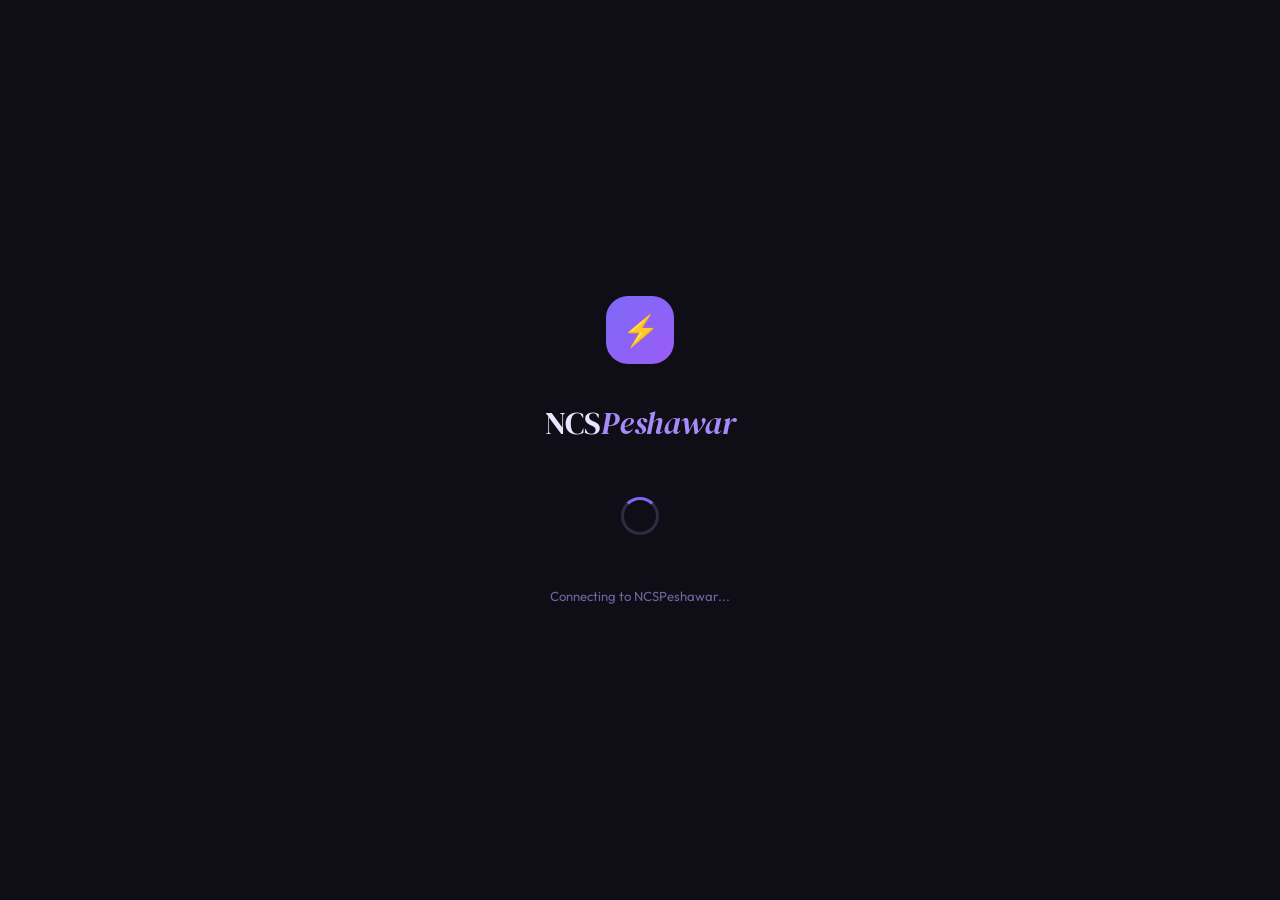
==== index.html @ 70a069c7 "Add files via upload" ====
<!DOCTYPE html>
<html lang="en">
<head>
<meta charset="UTF-8"/>
<meta name="viewport" content="width=device-width,initial-scale=1.0"/>
<title>NCSPeshawar</title>
<link href="https://fonts.googleapis.com/css2?family=DM+Serif+Display:ital@0;1&family=DM+Mono:wght@400;500&family=Outfit:wght@300;400;500;600&display=swap" rel="stylesheet"/>
<link rel="stylesheet" href="style.css">
</head>
<body>
<div class="app" id="app">

<!-- INIT -->
<div class="screen active" id="screen-init">
  <div style="flex:1;display:flex;flex-direction:column;align-items:center;justify-content:center;gap:.8rem">
    <div class="logo-mark">⚡</div>
    <div style="font-family:var(--font-d);font-size:2rem;color:var(--text)">NCS<em style="color:var(--accent2);font-style:italic">Peshawar</em></div>
    <div class="spinner"></div>
    <p style="color:var(--text3);font-size:.82rem">Connecting to NCSPeshawar...</p>
  </div>
</div>

<!-- LANDING -->
<div class="screen" id="screen-landing">
  <div class="hero">
    <div class="logo-mark"><img src="NCS.png" alt="" width="60" height="60"></div>
    <h1 class="brand">NCS<em>Peshawar</em></h1>
    <p class="tagline">Create, host &amp; track quizzes — Where Logic Meets Learning</p>
    <div style="display:flex;flex-direction:column;gap:.65rem;width:100%;max-width:320px">
      <button class="btn btn-p btn-lg" onclick="goTo('screen-join')">🎯 Join a Quiz</button>
      <button class="btn btn-g btn-lg" onclick="goTo('screen-auth')">🔐 Admin Login / Register</button>
    </div>
    <p style="color:var(--text3);font-size:.74rem;margin-top:2rem;font-family:var(--font-m)">Powered by Fayzen </p>
  </div>
</div>

<!-- AUTH -->
<div class="screen" id="screen-auth">
  <div class="nav">
    <div class="nav-logo">NCS<em>Peshawar</em></div>
    <button class="btn btn-g btn-sm" onclick="goTo('screen-landing')">← Back</button>
  </div>
  <div class="hero">
    <div class="card" style="width:100%;max-width:420px">
      <div class="tabs">
        <div class="tab active" id="atab-li" onclick="authTab('login')">Log In</div>
        <div class="tab" id="atab-reg" onclick="authTab('register')">Create Account</div>
      </div>
      <div id="form-login">
        <div style="text-align:center;margin-bottom:1.2rem">
          <div style="font-size:1.75rem;margin-bottom:.3rem">🔐</div>
          <p style="color:var(--text2);font-size:.86rem">Access your admin panel</p>
        </div>
        <div id="li-err" class="erbox hidden"></div>
        <div class="iw"><label>Email Address</label>
          <input id="li-email" type="email" placeholder="you@example.com" autocomplete="email" onkeypress="if(event.key==='Enter')doLogin()"/></div>
        <div class="iw"><label>Password</label>
          <div class="pw-wrap">
            <input id="li-pass" type="password" placeholder="••••••••" autocomplete="current-password" onkeypress="if(event.key==='Enter')doLogin()"/>
            <button class="pw-eye" onclick="togglePw('li-pass',this)" type="button">👁</button>
          </div>
        </div>
        <button class="btn btn-p btn-lg" style="margin-top:.6rem" onclick="doLogin()" id="li-btn">Log In →</button>
        <p style="text-align:center;margin-top:.85rem;font-size:.8rem;color:var(--text3)">No account? <span style="color:var(--accent2);cursor:pointer;font-weight:500" onclick="authTab('register')">Create one free →</span></p>
      </div>
      <div id="form-register" class="hidden">
        <div style="text-align:center;margin-bottom:1.2rem">
          <div style="font-size:1.75rem;margin-bottom:.3rem">✨</div>
          <p style="color:var(--text2);font-size:.86rem">Create your free admin account</p>
        </div>
        <div id="reg-err" class="erbox hidden"></div>
        <div class="iw"><label>Full Name</label>
          <input id="reg-name" type="text" placeholder="e.g. Muhammad Faizan Ud Din" autocomplete="name"/></div>
        <div class="iw"><label>Email Address</label>
          <input id="reg-email" type="email" placeholder="you@example.com" autocomplete="email"/></div>
        <div class="iw"><label>Password <span style="color:var(--text3);font-weight:400;text-transform:none">(min 6 chars)</span></label>
          <div class="pw-wrap">
            <input id="reg-pass" type="password" placeholder="Create a strong password" autocomplete="new-password" onkeypress="if(event.key==='Enter')doRegister()"/>
            <button class="pw-eye" onclick="togglePw('reg-pass',this)" type="button">👁</button>
          </div>
        </div>
        <button class="btn btn-p btn-lg" style="margin-top:.6rem" onclick="doRegister()" id="reg-btn">Create Account →</button>
        <p style="text-align:center;margin-top:.85rem;font-size:.8rem;color:var(--text3)">Already have account? <span style="color:var(--accent2);cursor:pointer;font-weight:500" onclick="authTab('login')">Log in →</span></p>
      </div>
    </div>
  </div>
</div>

<!-- JOIN -->
<div class="screen" id="screen-join">
  <div class="nav">
    <div class="nav-logo">NCS<em>Peshawar</em></div>
    <button class="btn btn-g btn-sm" onclick="goTo('screen-landing')">← Back</button>
  </div>
  <div class="hero">
    <div class="card" style="width:100%;max-width:400px">
      <div style="text-align:center;margin-bottom:1.4rem">
        <div style="font-size:1.85rem;margin-bottom:.4rem">🎯</div>
        <h2 style="font-size:1.25rem;font-weight:600;margin-bottom:.22rem">Join a Quiz</h2>
        <p style="color:var(--text2);font-size:.85rem">Enter the code from your instructor</p>
      </div>
      <div id="join-err" class="erbox hidden"></div>
      <div class="iw"><label>Your Name</label>
        <input id="p-name" type="text" placeholder="e.g. Faizan Khan" maxlength="50" autocomplete="name"/></div>
      <div class="iw"><label>Quiz Code</label>
        <input id="p-code" type="text" placeholder="e.g. AB12CD" maxlength="8"
          style="text-transform:uppercase;letter-spacing:.18em;font-family:var(--font-m);font-size:1.08rem"
          oninput="this.value=this.value.toUpperCase()" onkeypress="if(event.key==='Enter')joinQuiz()"/></div>
      <button class="btn btn-p btn-lg" style="margin-top:.5rem" onclick="joinQuiz()" id="join-btn">Join Quiz →</button>
    </div>
  </div>
</div>

<!-- ADMIN PANEL -->
<div class="screen" id="screen-admin">
  <div class="nav">
    <div class="nav-logo">NCS<em>Peshawar</em></div>
    <div style="display:flex;align-items:center;gap:.6rem">
      <span class="badge bp" id="admin-badge">Admin</span>
      <button class="btn btn-g btn-sm" onclick="adminLogout()">Log Out</button>
    </div>
  </div>
  <div class="page">
    <div class="ph">
      <h2 id="admin-greeting">My Panel</h2>
      <p>Manage your quizzes — results visible from any device, anywhere in the world</p>
    </div>
    <div class="tabs" id="admin-tabs">
      <div class="tab active" onclick="switchTab('quizzes')">📋 My Quizzes</div>
      <div class="tab" onclick="switchTab('results')">📊 All Results</div>
      <div class="tab" onclick="switchTab('analytics')">🔬 Analytics</div>
    </div>
    <div id="tab-quizzes">
      <div style="display:flex;justify-content:flex-end;margin-bottom:.85rem">
        <button class="btn btn-p btn-sm" onclick="openCreate()">+ New Quiz</button>
      </div>
      <div id="quiz-list"><div class="spinner"></div></div>
    </div>
    <div id="tab-results" class="hidden">
      <div id="results-wrap"><div class="spinner"></div></div>
    </div>
    <div id="tab-analytics" class="hidden">
      <div id="analytics-wrap"><div class="spinner"></div></div>
    </div>
  </div>
</div>

<!-- EDITOR -->
<div class="screen" id="screen-editor">
  <div class="nav">
    <div class="nav-logo">NCS<em>Peshawar</em></div>
    <div style="display:flex;gap:.45rem">
      <button class="btn btn-g btn-sm" onclick="goTo('screen-admin');renderQuizList()">← Back</button>
      <button class="btn btn-s btn-sm" onclick="saveQuiz()" id="save-btn">💾 Save</button>
    </div>
  </div>
  <div class="page">
    <div class="ph"><h2 id="editor-title">Create Quiz</h2></div>
    <div class="card" style="margin-bottom:1.1rem">
      <div class="iw" style="margin:0 0 .65rem"><label>Quiz Title</label>
        <input id="eq-title" type="text" placeholder="Enter quiz title..."/></div>
      <div class="iw" style="margin:0 0 .65rem"><label>Topic for AI Generation</label>
        <input id="eq-topic" type="text" placeholder="e.g. Pakistan History, JavaScript, World Geography..."/></div>
      <!-- Timer control -->
      <div style="margin-bottom:.85rem">
        <label style="display:block;font-size:.72rem;font-weight:500;color:var(--text2);margin-bottom:.4rem;letter-spacing:.05em;text-transform:uppercase">⏱ Timer Per Question</label>
        <div class="timer-ctrl">
          <label>5s</label>
          <input type="range" id="eq-timer" min="5" max="120" step="5" value="10" oninput="updTimerVal(this.value)"/>
          <label>120s</label>
          <span class="tval" id="timer-val-disp">10 sec</span>
        </div>
      </div>
      <!-- Default Points Per Question -->
      <div style="margin-bottom:.85rem">
        <label style="display:block;font-size:.72rem;font-weight:500;color:var(--text2);margin-bottom:.4rem;letter-spacing:.05em;text-transform:uppercase">⭐ Default Points Per Question</label>
        <div class="timer-ctrl">
          <label>1pt</label>
          <input type="range" id="eq-defpoints" min="1" max="10" step="1" value="1" oninput="updDefPoints(this.value)"/>
          <label>10pt</label>
          <span class="tval" id="defpoints-val-disp">1 pt</span>
        </div>
        <p style="color:var(--text3);font-size:.72rem;margin-top:.3rem">You can override per question below ↓</p>
      </div>
      <!-- AI Generate Row -->
      <div style="background:rgba(124,106,247,.06);border:1px solid rgba(124,106,247,.2);border-radius:10px;padding:.75rem 1rem;margin-top:.5rem">
        <div style="display:flex;align-items:center;gap:.5rem;margin-bottom:.6rem">
          <span style="font-size:.95rem">🤖</span>
          <span style="font-size:.78rem;font-weight:600;color:var(--accent3)">NCS AI Generator</span>
          <span style="font-size:.65rem;color:var(--text3);background:rgba(34,211,160,.1);border:1px solid rgba(34,211,160,.2);border-radius:5px;padding:.1rem .4rem;margin-left:auto">Powered by NCS AI</span>
        </div>
        <div style="display:flex;gap:.5rem;flex-wrap:wrap;align-items:center">
          <button class="btn btn-p btn-sm" id="ai-btn" onclick="aiGen()">✨ Generate with NCS AI</button>
          <select id="ai-qtype" style="background:var(--surface2);border:1px solid var(--border2);border-radius:8px;color:var(--text);font-family:var(--font);font-size:.8rem;padding:.38rem .7rem;outline:none;cursor:pointer">
            <option value="mcq">Multiple Choice</option>
            <option value="truefalse">True / False</option>
            <option value="fill">Fill in the Blank</option>
          </select>
          <select id="ai-count" style="background:var(--surface2);border:1px solid var(--border2);border-radius:8px;color:var(--text);font-family:var(--font);font-size:.8rem;padding:.38rem .7rem;outline:none;cursor:pointer">
            <option value="5">5 Questions</option>
            <option value="10">10 Questions</option>
            <option value="15" selected>15 Questions</option>
            <option value="20">20 Questions</option>
            <option value="30">30 Questions</option>
          </select>
          <span style="color:var(--text3);font-size:.75rem">or build manually below</span>
        </div>
      </div>
    </div>
    <div id="ai-load" class="hidden"><div class="ldots"><span></span><span></span><span></span></div>
      <p style="text-align:center;color:var(--text2);font-size:.85rem;margin-top:-.4rem">Generating with AI...</p></div>
    <div id="q-builder"></div>
    <div style="display:flex;gap:.55rem;margin-top:.9rem;flex-wrap:wrap">
      <button class="btn btn-g btn-sm" onclick="addQ('mcq')">+ MCQ</button>
      <button class="btn btn-g btn-sm" onclick="addQ('truefalse')">+ True/False</button>
      <button class="btn btn-g btn-sm" onclick="addQ('fill')">+ Fill Blank</button>
      <button class="btn btn-g btn-sm" onclick="addQ('match')">+ Match Pairs</button>
      <button class="btn btn-p btn-sm" onclick="saveQuiz()">Save Quiz</button>
    </div>
  </div>
</div>

<!-- QUIZ TAKING -->
<div class="screen" id="screen-quiz">
  <div class="nav">
    <div class="nav-logo">NCS<em>Peshawar</em></div>
    <span class="badge bp" id="q-plabel"></span>
  </div>
  <div class="page">
    <div style="display:flex;align-items:center;gap:.8rem;margin-bottom:1.1rem">
      <div class="pdots" id="pdots"></div>
      <span id="q-counter" style="font-size:.76rem;color:var(--text3);font-family:var(--font-m);white-space:nowrap">Q 1/30</span>
    </div>
    <div style="display:flex;align-items:center;justify-content:space-between;margin-bottom:.85rem">
      <span style="color:var(--text2);font-size:.83rem">Question <span id="q-num">1</span></span>
      <div class="timer-ring">
        <svg width="52" height="52" viewBox="0 0 52 52">
          <circle cx="26" cy="26" r="21" fill="none" stroke="var(--surface3)" stroke-width="4"/>
          <circle id="tc" cx="26" cy="26" r="21" fill="none" stroke="var(--accent)" stroke-width="4"
            stroke-dasharray="131.95" stroke-dashoffset="0" stroke-linecap="round"
            style="transition:stroke-dashoffset .5s linear,stroke .4s"/>
        </svg>
        <span class="tnum" id="tdisp">10</span>
      </div>
    </div>
    <div class="qbox">
      <div id="q-type-label" style="font-size:.7rem;font-weight:500;color:var(--text3);letter-spacing:.1em;text-transform:uppercase;margin-bottom:.6rem;display:flex;align-items:center;justify-content:space-between">
        <span>Multiple Choice</span>
        <span id="q-pts-badge" style="background:rgba(251,191,36,.15);color:var(--amber);border:1px solid rgba(251,191,36,.25);border-radius:6px;padding:.15rem .55rem;font-size:.72rem;letter-spacing:.04em">⭐ 1 pt</span>
      </div>
      <div class="qtext" id="qtext">Loading...</div>
      <div id="qopts"></div>
    </div>
    <div style="display:flex;justify-content:flex-end;margin-top:.85rem">
      <button class="btn btn-p btn-sm hidden" id="next-btn" onclick="nextQ()">Next →</button>
    </div>
  </div>
</div>

<!-- SUCCESS -->
<div class="screen" id="screen-success">
  <div class="nav"><div class="nav-logo">NCS<em>Peshawar</em></div></div>
  <div class="sscreen">
    <div class="sicon">✓</div>
    <h2 style="font-size:1.55rem;font-weight:600;margin-bottom:.45rem">Quiz Submitted!</h2>
    <div class="score-display">
      <div class="score-big" id="s-score-big">0/0</div>
      <div class="score-sub" id="s-score-pct">0% correct</div>
    </div>
    <p style="color:var(--text2);max-width:360px;line-height:1.65;margin:.75rem 0 1.5rem">
      Thank you for participating! Your instructor will review the results.</p>
    <div style="background:var(--surface2);border:1px solid var(--border);border-radius:var(--r);padding:1rem 1.5rem;text-align:center;max-width:260px">
      <p style="color:var(--text3);font-size:.74rem;text-transform:uppercase;letter-spacing:.06em;margin-bottom:.35rem">Submitted by</p>
      <p style="font-size:1.08rem;font-weight:600" id="s-name"></p>
    </div>
    <button class="btn btn-g btn-sm" style="margin-top:1.75rem" onclick="goTo('screen-landing')">Back to Home</button>
  </div>
</div>

<div id="modal-root"></div>
<div id="toast" class="toast hidden"></div>

<!-- Music Player (ambient) -->
<div class="music-player hidden" id="music-player">
  <button class="music-btn" id="music-toggle" onclick="toggleMusic()" title="Toggle music">▶</button>
  <div class="music-info">
    <div class="music-title" id="music-title">Ambient Focus</div>
    <div class="music-wave paused" id="music-wave">
      <span></span><span></span><span></span><span></span><span></span>
    </div>
  </div>
  <input type="range" class="vol-slider" id="vol-slider" min="0" max="1" step="0.05" value="0.3" oninput="setVol(this.value)" title="Volume"/>
  <button class="music-btn" onclick="document.getElementById('music-player').classList.add('hidden')" title="Hide">✕</button>
</div>

<!-- Firebase 9 compat SDKs -->
<script src="https://www.gstatic.com/firebasejs/9.22.0/firebase-app-compat.js"></script>
<script src="https://www.gstatic.com/firebasejs/9.22.0/firebase-auth-compat.js"></script>
<script src="https://www.gstatic.com/firebasejs/9.22.0/firebase-firestore-compat.js"></script>
<script src="script.js"></script>
</body>
</html>
---- style.css ----
*{box-sizing:border-box;margin:0;padding:0}
:root{
  --bg:#0f0e17;--surface:#1a1928;--surface2:#232236;--surface3:#2d2c45;
  --accent:#7c6af7;--accent2:#a78bfa;--accent3:#c4b5fd;
  --green:#22d3a0;--red:#f87171;--amber:#fbbf24;--blue:#60a5fa;
  --text:#e8e6ff;--text2:#a8a4cc;--text3:#6b67a0;
  --border:#2d2c45;--border2:#3d3b5c;
  --font:'Outfit',sans-serif;--font-d:'DM Serif Display',serif;--font-m:'DM Mono',monospace;
  --r:12px;--rl:18px;--rxl:24px;
}
body{font-family:var(--font);background:var(--bg);color:var(--text);min-height:100vh;overflow-x:hidden}
.app{min-height:100vh;display:flex;flex-direction:column}
.screen{display:none;flex-direction:column;min-height:100vh;animation:fi .3s ease}
.screen.active{display:flex}
@keyframes fi{from{opacity:0;transform:translateY(8px)}to{opacity:1;transform:translateY(0)}}
.hero{flex:1;display:flex;flex-direction:column;align-items:center;justify-content:center;padding:2rem;text-align:center;position:relative;overflow:hidden}
.hero::before{content:'';position:absolute;inset:0;background:radial-gradient(ellipse 80% 60% at 50% -5%,rgba(124,106,247,.18),transparent);pointer-events:none}
.logo-mark{width:68px;height:68px;border-radius:22px;background:linear-gradient(135deg,#7c6af7,#9b5cf6);display:flex;align-items:center;justify-content:center;margin:0 auto 1.5rem;font-size:30px}
h1.brand{font-family:var(--font-d);font-size:clamp(2.2rem,6vw,3.6rem);letter-spacing:-.02em;line-height:1.1}
h1.brand em{color:var(--accent2);font-style:italic}
.tagline{color:var(--text2);font-size:.95rem;margin:.65rem 0 2.5rem;font-weight:300}
.btn{font-family:var(--font);font-size:.88rem;font-weight:500;padding:.62rem 1.4rem;border-radius:10px;cursor:pointer;border:none;transition:all .2s;display:inline-flex;align-items:center;gap:.4rem}
.btn-p{background:var(--accent);color:#fff}
.btn-p:hover{background:#6955e8;transform:translateY(-1px)}
.btn-g{background:transparent;color:var(--text2);border:1px solid var(--border2)}
.btn-g:hover{background:var(--surface2);color:var(--text);border-color:var(--accent)}
.btn-d{background:rgba(248,113,113,.12);color:var(--red);border:1px solid rgba(248,113,113,.25)}
.btn-d:hover{background:rgba(248,113,113,.22)}
.btn-s{background:rgba(34,211,160,.12);color:var(--green);border:1px solid rgba(34,211,160,.25)}
.btn-s:hover{background:rgba(34,211,160,.22)}
.btn-b{background:rgba(96,165,250,.12);color:var(--blue);border:1px solid rgba(96,165,250,.25)}
.btn-b:hover{background:rgba(96,165,250,.22)}
.btn-lg{padding:.85rem 2.4rem;font-size:.97rem;border-radius:13px;justify-content:center;width:100%}
.btn-sm{padding:.38rem .9rem;font-size:.78rem;border-radius:8px}
.btn-icon{width:34px;height:34px;padding:0;justify-content:center;border-radius:8px}
.btn:disabled{opacity:.45;cursor:not-allowed;transform:none!important}
.card{background:var(--surface);border:1px solid var(--border);border-radius:var(--rl);padding:1.8rem}
.iw{margin:.65rem 0}
.iw label{display:block;font-size:.72rem;font-weight:500;color:var(--text2);margin-bottom:.35rem;letter-spacing:.05em;text-transform:uppercase}
.iw input,.iw textarea,.iw select{width:100%;background:var(--surface2);border:1px solid var(--border2);border-radius:10px;color:var(--text);font-family:var(--font);font-size:.93rem;padding:.68rem 1rem;transition:border-color .2s,box-shadow .2s;outline:none}
.iw select option{background:var(--surface2)}
.iw input:focus,.iw textarea:focus,.iw select:focus{border-color:var(--accent);box-shadow:0 0 0 3px rgba(124,106,247,.14)}
.iw textarea{resize:vertical;min-height:70px}
.pw-wrap{position:relative}
.pw-wrap input{padding-right:2.8rem}
.pw-eye{position:absolute;right:.8rem;top:50%;transform:translateY(-50%);background:none;border:none;color:var(--text3);cursor:pointer;font-size:.85rem;padding:.2rem}
.badge{display:inline-flex;align-items:center;padding:.22rem .6rem;border-radius:6px;font-size:.72rem;font-weight:500}
.bp{background:rgba(124,106,247,.2);color:var(--accent3)}
.bg{background:rgba(34,211,160,.13);color:var(--green)}
.br{background:rgba(248,113,113,.13);color:var(--red)}
.ba{background:rgba(251,191,36,.13);color:var(--amber)}
.nav{background:var(--surface);border-bottom:1px solid var(--border);padding:.72rem 1.4rem;display:flex;align-items:center;justify-content:space-between;gap:1rem;flex-shrink:0}
.nav-logo{font-family:var(--font-d);font-size:1.22rem}
.nav-logo em{color:var(--accent2);font-style:italic}
.page{flex:1;padding:1.4rem;max-width:900px;width:100%;margin:0 auto}
.ph{margin-bottom:1.5rem}
.ph h2{font-size:1.4rem;font-weight:600;margin-bottom:.2rem}
.ph p{color:var(--text2);font-size:.85rem}
.divider{height:1px;background:var(--border);margin:1.1rem 0}
.tabs{display:flex;gap:.4rem;background:var(--surface2);border-radius:12px;padding:.3rem;margin-bottom:1.4rem}
.tab{flex:1;text-align:center;padding:.5rem;border-radius:8px;cursor:pointer;font-size:.82rem;font-weight:500;color:var(--text2);transition:all .2s;user-select:none}
.tab.active{background:var(--surface);color:var(--text)}
.qi{background:var(--surface2);border:1px solid var(--border);border-radius:var(--r);padding:1rem 1.15rem;display:flex;align-items:center;gap:.9rem;margin-bottom:.6rem}
.qi-info{flex:1;min-width:0}
.qi-title{font-weight:600;font-size:.9rem;margin-bottom:.18rem;white-space:nowrap;overflow:hidden;text-overflow:ellipsis}
.qi-meta{color:var(--text3);font-size:.73rem;font-family:var(--font-m)}
.qcard{background:var(--surface2);border:1px solid var(--border);border-radius:var(--r);padding:1.15rem;position:relative;margin-bottom:.8rem}
.qnum{position:absolute;top:.9rem;right:.9rem;font-family:var(--font-m);font-size:.7rem;color:var(--text3);background:var(--surface3);border-radius:6px;padding:.15rem .45rem}
.qtype-badge{position:absolute;top:.9rem;right:3.5rem;font-family:var(--font-m);font-size:.65rem;color:var(--accent2);background:rgba(124,106,247,.12);border-radius:6px;padding:.15rem .45rem;border:1px solid rgba(124,106,247,.25)}
.og{display:grid;grid-template-columns:1fr 1fr;gap:.5rem;margin-top:.65rem}
.og.one-col{grid-template-columns:1fr}
.oi{display:flex;align-items:center;gap:.5rem;background:var(--surface3);border:1px solid var(--border);border-radius:8px;padding:.5rem .7rem;cursor:pointer;transition:all .2s}
.oi.ok{border-color:var(--green);background:rgba(34,211,160,.07)}
.oi input[type=radio]{accent-color:var(--green)}
.oi input[type=text]{background:transparent;border:none;color:var(--text);font-family:var(--font);font-size:.82rem;width:100%;outline:none}
.timer-ring{position:relative;display:inline-flex;align-items:center;justify-content:center}
.timer-ring svg{transform:rotate(-90deg)}
.tnum{position:absolute;font-family:var(--font-m);font-size:1.3rem;font-weight:500;color:var(--text)}
.tnum.warn{color:var(--amber)}.tnum.danger{color:var(--red)}
.pdots{display:flex;gap:.3rem;flex:1;flex-wrap:wrap}
.dot{width:10px;height:10px;border-radius:50%;background:var(--surface3);border:1px solid var(--border);transition:all .3s}
.dot.ans{background:var(--green);border-color:var(--green)}
.dot.cur{background:var(--accent);border-color:var(--accent);transform:scale(1.3)}
.dot.skip{background:var(--amber);border-color:var(--amber)}
.qbox{background:var(--surface);border:1px solid var(--border);border-radius:var(--rl);padding:1.75rem}
.qtext{font-size:1.08rem;font-weight:500;line-height:1.65;margin-bottom:1.6rem;color:var(--text)}
.qopt{display:flex;align-items:center;gap:.8rem;background:var(--surface2);border:1.5px solid var(--border);border-radius:10px;padding:.8rem .95rem;cursor:pointer;transition:all .22s;margin-bottom:.55rem}
.qopt:hover:not(.disabled){border-color:var(--accent);transform:translateX(3px)}
.qopt.sel{border-color:var(--accent);background:rgba(124,106,247,.1)}
.qopt.correct{border-color:var(--green);background:rgba(34,211,160,.1)!important}
.qopt.wrong{border-color:var(--red);background:rgba(248,113,113,.1)!important}
.qopt.disabled{cursor:not-allowed;opacity:.65;transform:none!important}
.oletter{width:28px;height:28px;border-radius:7px;background:var(--surface3);display:flex;align-items:center;justify-content:center;font-size:.75rem;font-weight:600;color:var(--text2);flex-shrink:0;font-family:var(--font-m);transition:all .22s}
.qopt.sel .oletter{background:var(--accent);color:#fff}
.qopt.correct .oletter{background:var(--green);color:#fff}
.qopt.wrong .oletter{background:var(--red);color:#fff}

/* fill blank input */
.fill-input{background:var(--surface2);border:2px solid var(--border2);border-radius:10px;color:var(--text);font-family:var(--font);font-size:1rem;padding:.75rem 1rem;width:100%;outline:none;transition:border-color .2s}
.fill-input:focus{border-color:var(--accent);box-shadow:0 0 0 3px rgba(124,106,247,.14)}
.fill-input.correct{border-color:var(--green);background:rgba(34,211,160,.07)}
.fill-input.wrong{border-color:var(--red);background:rgba(248,113,113,.07)}

/* match pairs */
.match-wrap{display:grid;grid-template-columns:1fr 1fr;gap:.75rem;margin-top:.5rem}
.match-col{display:flex;flex-direction:column;gap:.45rem}
.match-item{background:var(--surface2);border:1.5px solid var(--border);border-radius:9px;padding:.55rem .85rem;font-size:.87rem;cursor:pointer;transition:all .2s;user-select:none;text-align:center}
.match-item.selected{border-color:var(--accent);background:rgba(124,106,247,.1);color:var(--accent3)}
.match-item.matched{border-color:var(--green);background:rgba(34,211,160,.08);color:var(--green);cursor:default}
.match-item.wrong-match{border-color:var(--red);background:rgba(248,113,113,.08);animation:shake .3s}
@keyframes shake{0%,100%{transform:translateX(0)}25%{transform:translateX(-4px)}75%{transform:translateX(4px)}}
.match-label{font-size:.68rem;color:var(--text3);text-transform:uppercase;letter-spacing:.06em;text-align:center;margin-bottom:.3rem}

.rtbl{width:100%;border-collapse:collapse}
.rtbl th{text-align:left;font-size:.7rem;font-weight:500;color:var(--text3);letter-spacing:.07em;text-transform:uppercase;padding:.55rem .8rem;border-bottom:1px solid var(--border)}
.rtbl td{padding:.7rem .8rem;border-bottom:1px solid var(--border);font-size:.84rem;vertical-align:middle}
.rtbl tr:last-child td{border-bottom:none}
.rtbl tr:hover td{background:var(--surface2)}
.rnk{width:24px;height:24px;border-radius:50%;display:inline-flex;align-items:center;justify-content:center;font-weight:600;font-size:.72rem}
.r1{background:rgba(251,191,36,.18);color:var(--amber)}
.r2{background:rgba(192,192,192,.18);color:#aaa}
.r3{background:rgba(205,127,50,.18);color:#cd7c47}
.rn{background:var(--surface3);color:var(--text3)}
.sbarw{width:100%;height:5px;background:var(--surface3);border-radius:3px;overflow:hidden}
.sbar{height:100%;background:linear-gradient(90deg,var(--accent),var(--green));border-radius:3px}
.sgrid{display:grid;grid-template-columns:repeat(auto-fit,minmax(110px,1fr));gap:.65rem;margin-bottom:1.25rem}
.sc{background:var(--surface2);border:1px solid var(--border);border-radius:var(--r);padding:.9rem;text-align:center}
.sv{font-size:1.6rem;font-weight:600;line-height:1;color:var(--text)}
.sl{font-size:.68rem;color:var(--text3);margin-top:.25rem;text-transform:uppercase;letter-spacing:.06em}
.cdisp{font-family:var(--font-m);font-size:1.55rem;letter-spacing:.22em;color:var(--accent);background:rgba(124,106,247,.08);border:1px dashed rgba(124,106,247,.35);border-radius:10px;padding:.65rem 1.3rem;text-align:center;margin:.65rem 0}
.mover{position:fixed;inset:0;background:rgba(0,0,0,.78);display:flex;align-items:center;justify-content:center;z-index:200;padding:1rem}
.modal{background:var(--surface);border:1px solid var(--border2);border-radius:var(--rxl);padding:1.8rem;width:100%;max-width:520px;max-height:90vh;overflow-y:auto}
.mh{display:flex;justify-content:space-between;align-items:flex-start;margin-bottom:1.3rem}
.mh h3{font-size:1.15rem;font-weight:600}
.toast{position:fixed;bottom:1.3rem;right:1.3rem;background:var(--surface);border:1px solid var(--border2);border-radius:10px;padding:.72rem 1.15rem;font-size:.85rem;z-index:999;animation:su .3s ease;display:flex;align-items:center;gap:.5rem;max-width:320px}
@keyframes su{from{opacity:0;transform:translateY(14px)}to{opacity:1;transform:translateY(0)}}
.toast.success{border-color:rgba(34,211,160,.4);color:var(--green)}
.toast.error{border-color:rgba(248,113,113,.4);color:var(--red)}
.toast.info{border-color:rgba(124,106,247,.4);color:var(--accent3)}
.sscreen{flex:1;display:flex;flex-direction:column;align-items:center;justify-content:center;text-align:center;padding:2rem}
.sicon{width:78px;height:78px;border-radius:50%;background:rgba(34,211,160,.12);border:2px solid rgba(34,211,160,.28);display:flex;align-items:center;justify-content:center;font-size:2.2rem;margin:0 auto 1.4rem;animation:pulse 2s infinite}
@keyframes pulse{0%,100%{box-shadow:0 0 0 0 rgba(34,211,160,.25)}50%{box-shadow:0 0 0 14px rgba(34,211,160,0)}}
.ldots{display:flex;align-items:center;justify-content:center;gap:.35rem;padding:1.5rem}
.ldots span{width:7px;height:7px;border-radius:50%;background:var(--accent);animation:ld .8s ease-in-out infinite}
.ldots span:nth-child(2){animation-delay:.16s}
.ldots span:nth-child(3){animation-delay:.32s}
@keyframes ld{0%,80%,100%{transform:scale(.6);opacity:.4}40%{transform:scale(1);opacity:1}}
.av{width:34px;height:34px;border-radius:50%;display:flex;align-items:center;justify-content:center;font-size:.74rem;font-weight:600;flex-shrink:0;background:rgba(124,106,247,.18);color:var(--accent3)}
.spinner{width:38px;height:38px;border:3px solid var(--surface3);border-top-color:var(--accent);border-radius:50%;animation:spin .7s linear infinite;margin:2.5rem auto}
@keyframes spin{to{transform:rotate(360deg)}}
.erbox{background:rgba(248,113,113,.1);border:1px solid rgba(248,113,113,.3);border-radius:10px;padding:.75rem 1rem;color:var(--red);font-size:.84rem;margin:.5rem 0;line-height:1.5}
.hidden{display:none}

/* ── Analytics Dashboard ── */
.analytics-grid{display:grid;grid-template-columns:repeat(auto-fit,minmax(200px,1fr));gap:1rem;margin-bottom:1.5rem}
.ana-card{background:var(--surface2);border:1px solid var(--border);border-radius:var(--r);padding:1.15rem;position:relative;overflow:hidden}
.ana-card::before{content:'';position:absolute;top:0;left:0;right:0;height:3px;background:linear-gradient(90deg,var(--accent),var(--accent2))}
.ana-val{font-size:2rem;font-weight:700;font-family:var(--font-m);color:var(--text);line-height:1.1}
.ana-lbl{font-size:.7rem;color:var(--text3);text-transform:uppercase;letter-spacing:.07em;margin-top:.3rem}
.ana-sub{font-size:.78rem;color:var(--text2);margin-top:.2rem}

.q-acc-row{display:flex;align-items:center;gap:.75rem;padding:.6rem 0;border-bottom:1px solid var(--border)}
.q-acc-row:last-child{border-bottom:none}
.q-acc-text{flex:1;font-size:.83rem;color:var(--text2);overflow:hidden;text-overflow:ellipsis;white-space:nowrap}
.q-acc-pct{font-family:var(--font-m);font-size:.82rem;font-weight:600;min-width:42px;text-align:right}
.q-acc-bar{width:80px;height:6px;background:var(--surface3);border-radius:3px;overflow:hidden;flex-shrink:0}
.q-acc-fill{height:100%;border-radius:3px}

/* export buttons row */
.export-row{display:flex;gap:.5rem;flex-wrap:wrap;margin-bottom:1rem;align-items:center}
.export-row span{font-size:.78rem;color:var(--text3);font-family:var(--font-m)}

/* timer control */
.timer-ctrl{display:flex;align-items:center;gap:.75rem;background:var(--surface2);border:1px solid var(--border);border-radius:10px;padding:.5rem .9rem}
.timer-ctrl label{font-size:.72rem;color:var(--text2);font-weight:500;text-transform:uppercase;letter-spacing:.04em;white-space:nowrap}
.timer-ctrl input[type=range]{flex:1;accent-color:var(--accent);cursor:pointer}
.timer-ctrl .tval{font-family:var(--font-m);font-size:.82rem;color:var(--accent);min-width:50px;text-align:right}

/* question type selector */
.qtype-row{display:flex;gap:.45rem;margin-bottom:.75rem;flex-wrap:wrap}
.qtype-btn{padding:.3rem .75rem;border-radius:7px;font-size:.75rem;font-weight:500;cursor:pointer;border:1px solid var(--border2);background:var(--surface3);color:var(--text2);transition:all .2s}
.qtype-btn.active{background:rgba(124,106,247,.18);border-color:var(--accent);color:var(--accent3)}

/* music player */
.music-player{position:fixed;bottom:1.3rem;left:1.3rem;background:var(--surface);border:1px solid var(--border2);border-radius:14px;padding:.65rem 1rem;display:flex;align-items:center;gap:.7rem;z-index:100;box-shadow:0 8px 32px rgba(0,0,0,.4);transition:all .3s}
.music-player.hidden{display:none}
.music-btn{width:30px;height:30px;border-radius:50%;background:rgba(124,106,247,.18);border:1px solid rgba(124,106,247,.3);color:var(--accent3);cursor:pointer;display:flex;align-items:center;justify-content:center;font-size:.8rem;transition:all .2s;flex-shrink:0}
.music-btn:hover{background:rgba(124,106,247,.3)}
.music-info{display:flex;flex-direction:column;min-width:0}
.music-title{font-size:.7rem;color:var(--text2);white-space:nowrap;font-family:var(--font-m)}
.music-wave{display:flex;align-items:center;gap:2px;height:12px}
.music-wave span{display:block;width:2px;background:var(--accent);border-radius:2px;animation:wave 1s ease-in-out infinite}
.music-wave span:nth-child(1){height:4px;animation-delay:0s}
.music-wave span:nth-child(2){height:8px;animation-delay:.15s}
.music-wave span:nth-child(3){height:12px;animation-delay:.3s}
.music-wave span:nth-child(4){height:6px;animation-delay:.45s}
.music-wave span:nth-child(5){height:10px;animation-delay:.6s}
.music-wave.paused span{animation-play-state:paused;opacity:.3}
@keyframes wave{0%,100%{transform:scaleY(.5)}50%{transform:scaleY(1)}}
.vol-slider{width:60px;accent-color:var(--accent);cursor:pointer}

/* leaderboard podium */
.podium{display:flex;justify-content:center;align-items:flex-end;gap:1rem;margin:1.5rem 0}
.podium-item{display:flex;flex-direction:column;align-items:center;gap:.4rem}
.podium-avatar{width:44px;height:44px;border-radius:50%;display:flex;align-items:center;justify-content:center;font-weight:700;font-size:.9rem}
.podium-bar{border-radius:8px 8px 0 0;width:60px;display:flex;align-items:flex-end;justify-content:center;padding-bottom:.4rem;font-family:var(--font-m);font-size:.7rem;font-weight:600}
.podium-name{font-size:.72rem;color:var(--text2);max-width:70px;text-align:center;overflow:hidden;text-overflow:ellipsis;white-space:nowrap}
.podium-score{font-size:.68rem;color:var(--text3);font-family:var(--font-m)}
.p1 .podium-bar{height:80px;background:linear-gradient(180deg,rgba(251,191,36,.4),rgba(251,191,36,.1));border:1px solid rgba(251,191,36,.3);color:var(--amber)}
.p2 .podium-bar{height:55px;background:linear-gradient(180deg,rgba(192,192,192,.3),rgba(192,192,192,.08));border:1px solid rgba(192,192,192,.25);color:#aaa}
.p3 .podium-bar{height:38px;background:linear-gradient(180deg,rgba(205,127,50,.3),rgba(205,127,50,.08));border:1px solid rgba(205,127,50,.25);color:#cd7c47}
.p1 .podium-avatar{background:rgba(251,191,36,.18);border:2px solid rgba(251,191,36,.4);color:var(--amber)}
.p2 .podium-avatar{background:rgba(192,192,192,.15);border:2px solid rgba(192,192,192,.3);color:#ccc}
.p3 .podium-avatar{background:rgba(205,127,50,.15);border:2px solid rgba(205,127,50,.3);color:#cd7c47}

/* score result display */
.score-display{background:var(--surface2);border:1px solid var(--border);border-radius:var(--rl);padding:1.5rem;text-align:center;margin:1rem 0;max-width:300px}
.score-big{font-size:3rem;font-weight:700;font-family:var(--font-m);background:linear-gradient(135deg,var(--accent),var(--green));-webkit-background-clip:text;-webkit-text-fill-color:transparent;background-clip:text}
.score-sub{font-size:.85rem;color:var(--text2);margin-top:.3rem}

.pts-select:focus{outline:none;border-color:var(--accent)!important;box-shadow:0 0 0 2px rgba(124,106,247,.2)}
.pts-select:hover{border-color:var(--accent2)!important}

@media(max-width:600px){.og{grid-template-columns:1fr}.sgrid{grid-template-columns:1fr 1fr}.page{padding:1rem}.nav{padding:.65rem 1rem}.match-wrap{grid-template-columns:1fr}.analytics-grid{grid-template-columns:1fr 1fr}.music-player{bottom:.7rem;left:.7rem;padding:.5rem .75rem}.podium{gap:.5rem}}
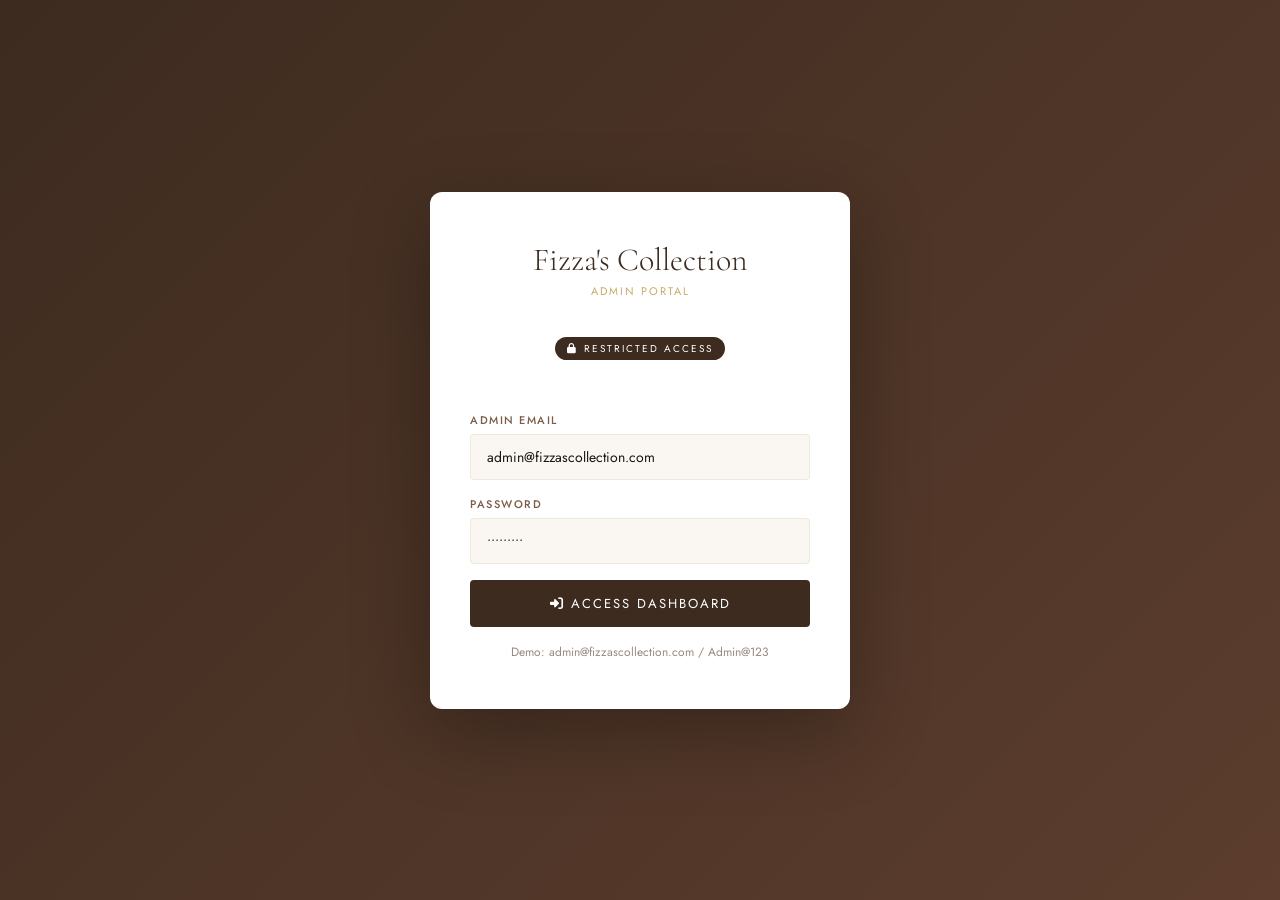
==== commit 2b7224b2: "Update index.html" ====
--- a/index.html
+++ b/index.html
@@ -1,302 +1,1657 @@
 <!DOCTYPE html>
 <html lang="en">
 <head>
-<meta charset="UTF-8"/>
-<meta name="viewport" content="width=device-width,initial-scale=1.0"/>
-<title>NCSPeshawar</title>
-<link href="https://fonts.googleapis.com/css2?family=DM+Serif+Display:ital@0;1&family=DM+Mono:wght@400;500&family=Outfit:wght@300;400;500;600&display=swap" rel="stylesheet"/>
-<link rel="stylesheet" href="style.css">
+  <meta charset="UTF-8">
+  <meta name="viewport" content="width=device-width, initial-scale=1.0">
+  <title>Admin Panel – Fizza's Collection</title>
+  <link rel="stylesheet" href="https://cdnjs.cloudflare.com/ajax/libs/font-awesome/6.5.0/css/all.min.css">
+  <link href="https://fonts.googleapis.com/css2?family=Cormorant+Garamond:wght@300;400;500&family=Jost:wght@300;400;500;600&display=swap" rel="stylesheet">
+  <style>
+    :root {
+      --cream: #FAF7F2;
+      --blush: #F2E8E0;
+      --gold: #C9A96E;
+      --gold-light: #E8D5B0;
+      --dark: #1A1410;
+      --dark-brown: #3D2B1F;
+      --mid-brown: #7A5C48;
+      --text-light: #9A8880;
+      --white: #FFFFFF;
+      --border: rgba(201,169,110,0.2);
+      --shadow: 0 4px 24px rgba(61,43,31,0.08);
+      --transition: all 0.3s cubic-bezier(0.25,0.46,0.45,0.94);
+      --sidebar-width: 260px;
+      --danger: #C0392B;
+      --success: #27AE60;
+      --warning: #E67E22;
+    }
+
+    *, *::before, *::after { margin:0; padding:0; box-sizing:border-box; }
+
+    body {
+      font-family: 'Jost', sans-serif;
+      background: #F5F1EB;
+      color: var(--dark);
+      min-height: 100vh;
+    }
+
+    /* ====== LOGIN SCREEN ====== */
+    #admin-login {
+      min-height: 100vh;
+      display: flex;
+      align-items: center;
+      justify-content: center;
+      background: linear-gradient(135deg, var(--dark-brown), #5C3D2E);
+      padding: 20px;
+    }
+
+    .login-card {
+      background: var(--white);
+      width: 100%;
+      max-width: 420px;
+      padding: 48px 40px;
+      border-radius: 12px;
+      box-shadow: 0 24px 80px rgba(0,0,0,0.3);
+    }
+
+    .login-logo {
+      text-align: center;
+      margin-bottom: 36px;
+    }
+
+    .login-logo-text {
+      font-family: 'Cormorant Garamond', serif;
+      font-size: 2rem;
+      color: var(--dark-brown);
+      font-weight: 300;
+    }
+
+    .login-logo-sub {
+      font-size: 11px;
+      letter-spacing: 2px;
+      text-transform: uppercase;
+      color: var(--gold);
+      display: block;
+      margin-top: 4px;
+    }
+
+    .admin-badge {
+      display: inline-block;
+      background: var(--dark-brown);
+      color: var(--white);
+      font-size: 10px;
+      letter-spacing: 2px;
+      text-transform: uppercase;
+      padding: 4px 12px;
+      border-radius: 100px;
+      margin-bottom: 28px;
+    }
+
+    .form-group { margin-bottom: 16px; }
+    .form-label {
+      display: block;
+      font-size: 11px;
+      letter-spacing: 1.5px;
+      text-transform: uppercase;
+      color: var(--mid-brown);
+      margin-bottom: 6px;
+      font-weight: 500;
+    }
+
+    .form-input {
+      width: 100%;
+      padding: 12px 16px;
+      border: 1px solid var(--border);
+      background: var(--cream);
+      font-family: 'Jost', sans-serif;
+      font-size: 14px;
+      color: var(--dark);
+      outline: none;
+      transition: var(--transition);
+      border-radius: 4px;
+    }
+
+    .form-input:focus {
+      border-color: var(--gold);
+      background: var(--white);
+      box-shadow: 0 0 0 3px rgba(201,169,110,0.1);
+    }
+
+    .login-error {
+      color: var(--danger);
+      font-size: 13px;
+      margin-bottom: 12px;
+      display: none;
+    }
+
+    .btn-login {
+      width: 100%;
+      background: var(--dark-brown);
+      color: var(--white);
+      border: none;
+      padding: 14px;
+      font-family: 'Jost', sans-serif;
+      font-size: 13px;
+      letter-spacing: 2px;
+      text-transform: uppercase;
+      cursor: pointer;
+      transition: var(--transition);
+      border-radius: 4px;
+    }
+
+    .btn-login:hover { background: var(--gold); }
+
+    /* ====== ADMIN LAYOUT ====== */
+    #admin-panel { display: none; min-height: 100vh; }
+
+    .admin-layout {
+      display: flex;
+      min-height: 100vh;
+    }
+
+    /* ====== SIDEBAR ====== */
+    .admin-sidebar {
+      width: var(--sidebar-width);
+      background: var(--dark-brown);
+      display: flex;
+      flex-direction: column;
+      position: fixed;
+      top: 0;
+      left: 0;
+      height: 100vh;
+      z-index: 200;
+      transition: transform 0.3s ease;
+    }
+
+    .sidebar-logo {
+      padding: 28px 24px 20px;
+      border-bottom: 1px solid rgba(255,255,255,0.08);
+    }
+
+    .sidebar-logo-text {
+      font-family: 'Cormorant Garamond', serif;
+      font-size: 1.4rem;
+      color: var(--gold-light);
+      font-weight: 300;
+    }
+
+    .sidebar-logo-sub {
+      font-size: 9px;
+      letter-spacing: 2px;
+      text-transform: uppercase;
+      color: rgba(255,255,255,0.3);
+      display: block;
+      margin-top: 2px;
+    }
+
+    .sidebar-admin-info {
+      padding: 20px 24px;
+      display: flex;
+      align-items: center;
+      gap: 12px;
+      border-bottom: 1px solid rgba(255,255,255,0.08);
+    }
+
+    .admin-avatar {
+      width: 40px;
+      height: 40px;
+      background: var(--gold);
+      border-radius: 50%;
+      display: flex;
+      align-items: center;
+      justify-content: center;
+      color: var(--white);
+      font-size: 16px;
+      flex-shrink: 0;
+    }
+
+    .admin-name {
+      font-size: 14px;
+      font-weight: 500;
+      color: var(--white);
+    }
+
+    .admin-role {
+      font-size: 11px;
+      color: rgba(255,255,255,0.4);
+    }
+
+    .sidebar-nav {
+      flex: 1;
+      padding: 16px 0;
+      overflow-y: auto;
+    }
+
+    .sidebar-section-label {
+      font-size: 9px;
+      letter-spacing: 2px;
+      text-transform: uppercase;
+      color: rgba(255,255,255,0.25);
+      padding: 12px 24px 6px;
+    }
+
+    .sidebar-item {
+      display: flex;
+      align-items: center;
+      gap: 12px;
+      padding: 12px 24px;
+      cursor: pointer;
+      transition: var(--transition);
+      color: rgba(255,255,255,0.6);
+      font-size: 14px;
+      border-left: 3px solid transparent;
+      text-decoration: none;
+    }
+
+    .sidebar-item:hover {
+      background: rgba(255,255,255,0.05);
+      color: var(--white);
+    }
+
+    .sidebar-item.active {
+      background: rgba(201,169,110,0.12);
+      color: var(--gold-light);
+      border-left-color: var(--gold);
+    }
+
+    .sidebar-item i {
+      width: 18px;
+      text-align: center;
+      font-size: 15px;
+    }
+
+    .sidebar-badge {
+      margin-left: auto;
+      background: var(--gold);
+      color: var(--white);
+      font-size: 10px;
+      padding: 2px 7px;
+      border-radius: 100px;
+      font-weight: 600;
+    }
+
+    .sidebar-footer {
+      padding: 20px 24px;
+      border-top: 1px solid rgba(255,255,255,0.08);
+    }
+
+    .logout-btn {
+      width: 100%;
+      display: flex;
+      align-items: center;
+      gap: 10px;
+      color: rgba(255,255,255,0.5);
+      background: none;
+      border: none;
+      cursor: pointer;
+      font-family: 'Jost', sans-serif;
+      font-size: 14px;
+      padding: 8px;
+      transition: var(--transition);
+      border-radius: 4px;
+    }
+
+    .logout-btn:hover { color: var(--white); background: rgba(255,255,255,0.05); }
+
+    /* ====== MAIN CONTENT ====== */
+    .admin-main {
+      margin-left: var(--sidebar-width);
+      flex: 1;
+      display: flex;
+      flex-direction: column;
+      min-height: 100vh;
+    }
+
+    .admin-topbar {
+      background: var(--white);
+      padding: 0 32px;
+      height: 64px;
+      display: flex;
+      align-items: center;
+      justify-content: space-between;
+      border-bottom: 1px solid var(--border);
+      position: sticky;
+      top: 0;
+      z-index: 100;
+      box-shadow: var(--shadow);
+    }
+
+    .topbar-title {
+      font-family: 'Cormorant Garamond', serif;
+      font-size: 1.5rem;
+      font-weight: 400;
+      color: var(--dark-brown);
+    }
+
+    .topbar-actions {
+      display: flex;
+      align-items: center;
+      gap: 16px;
+    }
+
+    .topbar-btn {
+      background: none;
+      border: none;
+      cursor: pointer;
+      color: var(--mid-brown);
+      font-size: 18px;
+      padding: 8px;
+      border-radius: 8px;
+      transition: var(--transition);
+      position: relative;
+    }
+
+    .topbar-btn:hover { background: var(--blush); color: var(--dark-brown); }
+
+    .topbar-notif-dot {
+      position: absolute;
+      top: 6px;
+      right: 6px;
+      width: 8px;
+      height: 8px;
+      background: var(--gold);
+      border-radius: 50%;
+    }
+
+    .admin-content {
+      padding: 32px;
+      flex: 1;
+    }
+
+    /* ====== PAGES ====== */
+    .admin-page { display: none; }
+    .admin-page.active { display: block; }
+
+    /* ====== STATS CARDS ====== */
+    .stats-grid {
+      display: grid;
+      grid-template-columns: repeat(auto-fill, minmax(220px, 1fr));
+      gap: 20px;
+      margin-bottom: 32px;
+    }
+
+    .stat-card {
+      background: var(--white);
+      padding: 24px;
+      border-radius: 12px;
+      border: 1px solid var(--border);
+      display: flex;
+      align-items: center;
+      gap: 20px;
+      transition: var(--transition);
+    }
+
+    .stat-card:hover { transform: translateY(-3px); box-shadow: var(--shadow); }
+
+    .stat-icon {
+      width: 52px;
+      height: 52px;
+      border-radius: 12px;
+      display: flex;
+      align-items: center;
+      justify-content: center;
+      font-size: 22px;
+      flex-shrink: 0;
+    }
+
+    .stat-icon.gold { background: rgba(201,169,110,0.15); color: var(--gold); }
+    .stat-icon.brown { background: rgba(61,43,31,0.08); color: var(--dark-brown); }
+    .stat-icon.rose { background: rgba(196,137,122,0.15); color: #C4897A; }
+    .stat-icon.green { background: rgba(39,174,96,0.1); color: var(--success); }
+
+    .stat-number {
+      font-family: 'Cormorant Garamond', serif;
+      font-size: 2rem;
+      font-weight: 400;
+      color: var(--dark-brown);
+      line-height: 1;
+    }
+
+    .stat-label {
+      font-size: 12px;
+      color: var(--text-light);
+      letter-spacing: 0.5px;
+      margin-top: 4px;
+    }
+
+    .stat-change {
+      font-size: 12px;
+      color: var(--success);
+      margin-top: 4px;
+    }
+
+    /* ====== CARDS ====== */
+    .admin-card {
+      background: var(--white);
+      border-radius: 12px;
+      border: 1px solid var(--border);
+      overflow: hidden;
+    }
+
+    .admin-card-header {
+      padding: 20px 24px;
+      border-bottom: 1px solid var(--border);
+      display: flex;
+      align-items: center;
+      justify-content: space-between;
+      flex-wrap: wrap;
+      gap: 12px;
+    }
+
+    .admin-card-title {
+      font-family: 'Cormorant Garamond', serif;
+      font-size: 1.3rem;
+      font-weight: 400;
+      color: var(--dark-brown);
+    }
+
+    /* ====== TABLE ====== */
+    .admin-table-wrapper { overflow-x: auto; }
+
+    .admin-table {
+      width: 100%;
+      border-collapse: collapse;
+    }
+
+    .admin-table th {
+      background: #F5F1EB;
+      padding: 12px 16px;
+      text-align: left;
+      font-size: 11px;
+      letter-spacing: 1.5px;
+      text-transform: uppercase;
+      color: var(--mid-brown);
+      font-weight: 500;
+      white-space: nowrap;
+    }
+
+    .admin-table td {
+      padding: 14px 16px;
+      font-size: 14px;
+      color: var(--dark-brown);
+      border-bottom: 1px solid rgba(201,169,110,0.1);
+      vertical-align: middle;
+    }
+
+    .admin-table tr:last-child td { border-bottom: none; }
+
+    .admin-table tbody tr:hover { background: rgba(250,247,242,0.7); }
+
+    /* ====== STATUS BADGES ====== */
+    .status-badge {
+      display: inline-flex;
+      align-items: center;
+      gap: 5px;
+      padding: 4px 12px;
+      border-radius: 100px;
+      font-size: 11px;
+      letter-spacing: 0.5px;
+      font-weight: 500;
+    }
+
+    .status-badge.pending { background: rgba(230,126,34,0.12); color: var(--warning); }
+    .status-badge.confirmed { background: rgba(39,174,96,0.12); color: var(--success); }
+    .status-badge.shipped { background: rgba(41,128,185,0.12); color: #2980B9; }
+    .status-badge.delivered { background: rgba(39,174,96,0.15); color: var(--success); }
+    .status-badge.cancelled { background: rgba(192,57,43,0.12); color: var(--danger); }
+
+    .status-badge::before {
+      content: '';
+      width: 6px;
+      height: 6px;
+      border-radius: 50%;
+      background: currentColor;
+    }
+
+    /* ====== BUTTONS ====== */
+    .btn-sm {
+      padding: 6px 14px;
+      font-family: 'Jost', sans-serif;
+      font-size: 12px;
+      letter-spacing: 0.5px;
+      border: none;
+      cursor: pointer;
+      transition: var(--transition);
+      border-radius: 4px;
+      display: inline-flex;
+      align-items: center;
+      gap: 6px;
+    }
+
+    .btn-gold { background: var(--gold); color: var(--white); }
+    .btn-gold:hover { background: var(--dark-brown); }
+    .btn-outline-sm { background: none; border: 1px solid var(--border); color: var(--mid-brown); }
+    .btn-outline-sm:hover { background: var(--blush); color: var(--dark-brown); }
+    .btn-danger { background: rgba(192,57,43,0.1); color: var(--danger); border: 1px solid rgba(192,57,43,0.2); }
+    .btn-danger:hover { background: var(--danger); color: var(--white); }
+
+    .btn-add {
+      background: var(--dark-brown);
+      color: var(--white);
+      border: none;
+      padding: 10px 20px;
+      font-family: 'Jost', sans-serif;
+      font-size: 13px;
+      letter-spacing: 1px;
+      cursor: pointer;
+      transition: var(--transition);
+      border-radius: 6px;
+      display: inline-flex;
+      align-items: center;
+      gap: 8px;
+    }
+
+    .btn-add:hover { background: var(--gold); }
+
+    /* ====== PRODUCT MANAGEMENT ====== */
+    .product-mgmt-grid {
+      display: grid;
+      grid-template-columns: repeat(auto-fill, minmax(260px, 1fr));
+      gap: 20px;
+      padding: 24px;
+    }
+
+    .product-mgmt-card {
+      border: 1px solid var(--border);
+      border-radius: 10px;
+      overflow: hidden;
+      transition: var(--transition);
+      background: var(--white);
+    }
+
+    .product-mgmt-card:hover { box-shadow: var(--shadow); }
+
+    .product-mgmt-img {
+      height: 180px;
+      overflow: hidden;
+    }
+
+    .product-mgmt-img img {
+      width: 100%;
+      height: 100%;
+      object-fit: cover;
+      transition: transform 0.4s ease;
+    }
+
+    .product-mgmt-card:hover .product-mgmt-img img { transform: scale(1.05); }
+
+    .product-mgmt-info {
+      padding: 14px 16px;
+    }
+
+    .product-mgmt-cat {
+      font-size: 10px;
+      letter-spacing: 2px;
+      text-transform: uppercase;
+      color: var(--gold);
+      margin-bottom: 4px;
+    }
+
+    .product-mgmt-name {
+      font-family: 'Cormorant Garamond', serif;
+      font-size: 1.1rem;
+      color: var(--dark-brown);
+      margin-bottom: 6px;
+    }
+
+    .product-mgmt-price {
+      font-size: 15px;
+      font-weight: 500;
+      color: var(--dark-brown);
+      margin-bottom: 12px;
+    }
+
+    .product-mgmt-actions {
+      display: flex;
+      gap: 8px;
+    }
+
+    /* ====== ADD PRODUCT FORM ====== */
+    .modal-overlay {
+      position: fixed;
+      inset: 0;
+      background: rgba(26,20,16,0.6);
+      z-index: 1000;
+      display: flex;
+      align-items: center;
+      justify-content: center;
+      opacity: 0;
+      visibility: hidden;
+      transition: all 0.3s ease;
+      padding: 20px;
+      backdrop-filter: blur(6px);
+    }
+
+    .modal-overlay.open { opacity: 1; visibility: visible; }
+
+    .modal-box {
+      background: var(--white);
+      max-width: 560px;
+      width: 100%;
+      max-height: 90vh;
+      overflow-y: auto;
+      border-radius: 12px;
+      transform: scale(0.9) translateY(20px);
+      transition: all 0.3s ease;
+      position: relative;
+    }
+
+    .modal-overlay.open .modal-box { transform: scale(1) translateY(0); }
+
+    .modal-header {
+      padding: 24px 28px 20px;
+      border-bottom: 1px solid var(--border);
+      display: flex;
+      justify-content: space-between;
+      align-items: center;
+    }
+
+    .modal-title {
+      font-family: 'Cormorant Garamond', serif;
+      font-size: 1.5rem;
+      color: var(--dark-brown);
+      font-weight: 400;
+    }
+
+    .modal-close {
+      background: var(--blush);
+      border: none;
+      width: 36px;
+      height: 36px;
+      border-radius: 50%;
+      cursor: pointer;
+      font-size: 16px;
+      display: flex;
+      align-items: center;
+      justify-content: center;
+      color: var(--mid-brown);
+      transition: var(--transition);
+    }
+
+    .modal-close:hover { background: #C4897A; color: var(--white); }
+
+    .modal-body { padding: 24px 28px; }
+
+    .form-grid { display: grid; grid-template-columns: 1fr 1fr; gap: 16px; }
+
+    .form-grid .full { grid-column: 1 / -1; }
+
+    select.form-input { cursor: pointer; }
+
+    /* ====== ORDER DETAIL MODAL ====== */
+    .order-detail-row {
+      display: flex;
+      justify-content: space-between;
+      padding: 8px 0;
+      border-bottom: 1px solid var(--border);
+      font-size: 14px;
+    }
+
+    .order-detail-label { color: var(--text-light); }
+    .order-detail-value { color: var(--dark-brown); font-weight: 500; }
+
+    .order-items-list { margin-top: 16px; }
+
+    .order-item-row {
+      display: flex;
+      align-items: center;
+      gap: 12px;
+      padding: 10px 0;
+      border-bottom: 1px solid rgba(201,169,110,0.1);
+    }
+
+    .order-item-img {
+      width: 50px;
+      height: 56px;
+      object-fit: cover;
+      border-radius: 4px;
+      background: var(--blush);
+    }
+
+    .order-item-name {
+      font-family: 'Cormorant Garamond', serif;
+      font-size: 1rem;
+      color: var(--dark-brown);
+    }
+
+    .order-item-details {
+      font-size: 12px;
+      color: var(--text-light);
+    }
+
+    /* ====== TOAST ====== */
+    .toast-container {
+      position: fixed;
+      bottom: 24px;
+      right: 24px;
+      z-index: 9999;
+      display: flex;
+      flex-direction: column;
+      gap: 8px;
+    }
+
+    .toast {
+      background: var(--dark-brown);
+      color: var(--white);
+      padding: 12px 18px;
+      border-radius: 8px;
+      display: flex;
+      align-items: center;
+      gap: 10px;
+      font-size: 14px;
+      box-shadow: 0 8px 24px rgba(0,0,0,0.2);
+      animation: slideIn 0.3s ease;
+      min-width: 260px;
+    }
+
+    .toast.success { border-left: 3px solid var(--gold); }
+    .toast.error { border-left: 3px solid var(--danger); }
+
+    @keyframes slideIn {
+      from { opacity:0; transform:translateX(40px); }
+      to { opacity:1; transform:translateX(0); }
+    }
+
+    /* ====== SEARCH BAR ====== */
+    .search-bar {
+      display: flex;
+      align-items: center;
+      gap: 10px;
+      background: var(--cream);
+      border: 1px solid var(--border);
+      border-radius: 8px;
+      padding: 8px 16px;
+    }
+
+    .search-bar i { color: var(--text-light); font-size: 14px; }
+
+    .search-bar input {
+      background: none;
+      border: none;
+      font-family: 'Jost', sans-serif;
+      font-size: 14px;
+      color: var(--dark);
+      outline: none;
+      width: 220px;
+    }
+
+    /* ====== STATUS FILTER ====== */
+    .status-filter {
+      display: flex;
+      gap: 8px;
+      flex-wrap: wrap;
+    }
+
+    .status-filter-btn {
+      padding: 6px 14px;
+      border: 1px solid var(--border);
+      background: none;
+      font-family: 'Jost', sans-serif;
+      font-size: 12px;
+      letter-spacing: 0.5px;
+      cursor: pointer;
+      transition: var(--transition);
+      border-radius: 100px;
+      color: var(--mid-brown);
+    }
+
+    .status-filter-btn.active, .status-filter-btn:hover {
+      background: var(--dark-brown);
+      color: var(--white);
+      border-color: var(--dark-brown);
+    }
+
+    /* ====== RESPONSIVE ====== */
+    @media (max-width: 900px) {
+      .admin-sidebar {
+        transform: translateX(-100%);
+      }
+
+      .admin-sidebar.open {
+        transform: translateX(0);
+      }
+
+      .admin-main {
+        margin-left: 0;
+      }
+
+      .menu-toggle {
+        display: flex !important;
+      }
+
+      .form-grid { grid-template-columns: 1fr; }
+    }
+
+    @media (max-width: 600px) {
+      .stats-grid { grid-template-columns: 1fr 1fr; }
+      .admin-content { padding: 16px; }
+      .admin-topbar { padding: 0 16px; }
+    }
+
+    /* ====== RECENT ORDERS CHART (simple bar) ====== */
+    .mini-chart {
+      display: flex;
+      align-items: flex-end;
+      gap: 6px;
+      height: 60px;
+      padding: 0 24px 16px;
+    }
+
+    .mini-bar {
+      flex: 1;
+      background: rgba(201,169,110,0.2);
+      border-radius: 3px 3px 0 0;
+      transition: var(--transition);
+      position: relative;
+      cursor: pointer;
+    }
+
+    .mini-bar:hover { background: var(--gold); }
+
+    .mini-bar-label {
+      position: absolute;
+      bottom: -20px;
+      left: 50%;
+      transform: translateX(-50%);
+      font-size: 10px;
+      color: var(--text-light);
+      white-space: nowrap;
+    }
+
+    .menu-toggle {
+      display: none;
+      background: none;
+      border: none;
+      font-size: 20px;
+      cursor: pointer;
+      color: var(--dark-brown);
+    }
+
+    /* Overlay for mobile sidebar */
+    .sidebar-overlay {
+      display: none;
+      position: fixed;
+      inset: 0;
+      background: rgba(0,0,0,0.4);
+      z-index: 199;
+    }
+
+    .sidebar-overlay.open { display: block; }
+  </style>
 </head>
 <body>
-<div class="app" id="app">
-
-<!-- INIT -->
-<div class="screen active" id="screen-init">
-  <div style="flex:1;display:flex;flex-direction:column;align-items:center;justify-content:center;gap:.8rem">
-    <div class="logo-mark">⚡</div>
-    <div style="font-family:var(--font-d);font-size:2rem;color:var(--text)">NCS<em style="color:var(--accent2);font-style:italic">Peshawar</em></div>
-    <div class="spinner"></div>
-    <p style="color:var(--text3);font-size:.82rem">Connecting to NCSPeshawar...</p>
+
+<!-- ====== ADMIN LOGIN ====== -->
+<div id="admin-login">
+  <div class="login-card">
+    <div class="login-logo">
+      <div class="login-logo-text">Fizza's Collection</div>
+      <span class="login-logo-sub">Admin Portal</span>
+    </div>
+    <div style="text-align:center;margin-bottom:24px">
+      <span class="admin-badge"><i class="fas fa-lock" style="margin-right:6px"></i>Restricted Access</span>
+    </div>
+    <div id="login-error" class="login-error"><i class="fas fa-exclamation-circle"></i> <span id="login-error-msg"></span></div>
+    <div class="form-group">
+      <label class="form-label">Admin Email</label>
+      <input type="email" id="admin-email" class="form-input" placeholder="admin@fizzascollection.com" value="admin@fizzascollection.com">
+    </div>
+    <div class="form-group">
+      <label class="form-label">Password</label>
+      <input type="password" id="admin-password" class="form-input" placeholder="••••••••" value="Admin@123">
+    </div>
+    <button class="btn-login" onclick="adminLogin()">
+      <i class="fas fa-sign-in-alt"></i> Access Dashboard
+    </button>
+    <p style="text-align:center;font-size:12px;color:var(--text-light);margin-top:16px">
+      Demo: admin@fizzascollection.com / Admin@123
+    </p>
   </div>
 </div>
 
-<!-- LANDING -->
-<div class="screen" id="screen-landing">
-  <div class="hero">
-    <div class="logo-mark"><img src="NCS.png" alt="" width="60" height="60"></div>
-    <h1 class="brand">NCS<em>Peshawar</em></h1>
-    <p class="tagline">Create, host &amp; track quizzes — Where Logic Meets Learning</p>
-    <div style="display:flex;flex-direction:column;gap:.65rem;width:100%;max-width:320px">
-      <button class="btn btn-p btn-lg" onclick="goTo('screen-join')">🎯 Join a Quiz</button>
-      <button class="btn btn-g btn-lg" onclick="goTo('screen-auth')">🔐 Admin Login / Register</button>
-    </div>
-    <p style="color:var(--text3);font-size:.74rem;margin-top:2rem;font-family:var(--font-m)">Powered by Fayzen </p>
+<!-- ====== ADMIN PANEL ====== -->
+<div id="admin-panel">
+  <div class="admin-layout">
+
+    <!-- Sidebar Overlay (mobile) -->
+    <div class="sidebar-overlay" id="sidebar-overlay" onclick="closeSidebar()"></div>
+
+    <!-- ====== SIDEBAR ====== -->
+    <aside class="admin-sidebar" id="admin-sidebar">
+      <div class="sidebar-logo">
+        <div class="sidebar-logo-text">Fizza's Collection</div>
+        <span class="sidebar-logo-sub">Admin Dashboard</span>
+      </div>
+      <div class="sidebar-admin-info">
+        <div class="admin-avatar"><i class="fas fa-user-shield"></i></div>
+        <div>
+          <div class="admin-name" id="admin-display-name">Admin</div>
+          <div class="admin-role">Super Admin</div>
+        </div>
+      </div>
+      <nav class="sidebar-nav">
+        <div class="sidebar-section-label">Main</div>
+        <div class="sidebar-item active" onclick="showPage('dashboard', this)">
+          <i class="fas fa-chart-line"></i> Dashboard
+        </div>
+        <div class="sidebar-item" onclick="showPage('orders', this)">
+          <i class="fas fa-box-open"></i> Orders
+          <span class="sidebar-badge" id="orders-badge">0</span>
+        </div>
+        <div class="sidebar-section-label">Catalog</div>
+        <div class="sidebar-item" onclick="showPage('products', this)">
+          <i class="fas fa-tshirt"></i> Products
+        </div>
+        <div class="sidebar-item" onclick="showPage('add-product', this)">
+          <i class="fas fa-plus-circle"></i> Add Product
+        </div>
+        <div class="sidebar-section-label">Customers</div>
+        <div class="sidebar-item" onclick="showPage('customers', this)">
+          <i class="fas fa-users"></i> Customers
+        </div>
+        <div class="sidebar-section-label">Settings</div>
+        <div class="sidebar-item" onclick="window.open('index.html','_blank')">
+          <i class="fas fa-store"></i> View Store
+        </div>
+      </nav>
+      <div class="sidebar-footer">
+        <button class="logout-btn" onclick="adminLogout()">
+          <i class="fas fa-sign-out-alt"></i> Sign Out
+        </button>
+      </div>
+    </aside>
+
+    <!-- ====== MAIN ====== -->
+    <main class="admin-main">
+      <header class="admin-topbar">
+        <div style="display:flex;align-items:center;gap:16px">
+          <button class="menu-toggle" onclick="toggleSidebar()"><i class="fas fa-bars"></i></button>
+          <div class="topbar-title" id="page-title">Dashboard</div>
+        </div>
+        <div class="topbar-actions">
+          <button class="topbar-btn" title="Notifications">
+            <i class="fas fa-bell"></i>
+            <span class="topbar-notif-dot"></span>
+          </button>
+          <button class="topbar-btn" title="Refresh" onclick="loadOrders()">
+            <i class="fas fa-sync-alt"></i>
+          </button>
+          <button class="topbar-btn" title="Sign Out" onclick="adminLogout()">
+            <i class="fas fa-sign-out-alt"></i>
+          </button>
+        </div>
+      </header>
+
+      <div class="admin-content">
+
+        <!-- ====== DASHBOARD PAGE ====== -->
+        <div id="page-dashboard" class="admin-page active">
+          <div class="stats-grid">
+            <div class="stat-card">
+              <div class="stat-icon gold"><i class="fas fa-shopping-bag"></i></div>
+              <div>
+                <div class="stat-number" id="stat-orders">0</div>
+                <div class="stat-label">Total Orders</div>
+                <div class="stat-change"><i class="fas fa-arrow-up"></i> Live Data</div>
+              </div>
+            </div>
+            <div class="stat-card">
+              <div class="stat-icon brown"><i class="fas fa-tshirt"></i></div>
+              <div>
+                <div class="stat-number">12</div>
+                <div class="stat-label">Total Products</div>
+                <div class="stat-change" style="color:var(--mid-brown)">Active</div>
+              </div>
+            </div>
+            <div class="stat-card">
+              <div class="stat-icon rose"><i class="fas fa-rupee-sign"></i></div>
+              <div>
+                <div class="stat-number" id="stat-revenue">0</div>
+                <div class="stat-label">Total Revenue</div>
+                <div class="stat-change"><i class="fas fa-arrow-up"></i> PKR</div>
+              </div>
+            </div>
+            <div class="stat-card">
+              <div class="stat-icon green"><i class="fas fa-users"></i></div>
+              <div>
+                <div class="stat-number" id="stat-customers">0</div>
+                <div class="stat-label">Customers</div>
+                <div class="stat-change"><i class="fas fa-arrow-up"></i> Unique</div>
+              </div>
+            </div>
+          </div>
+
+          <div style="display:grid;grid-template-columns:2fr 1fr;gap:20px;margin-bottom:20px" class="dashboard-grid">
+            <!-- Recent Orders -->
+            <div class="admin-card">
+              <div class="admin-card-header">
+                <div class="admin-card-title">Recent Orders</div>
+                <button class="btn-sm btn-outline-sm" onclick="showPage('orders', document.querySelector('[onclick*=orders]'))">
+                  View All <i class="fas fa-arrow-right"></i>
+                </button>
+              </div>
+              <div class="admin-table-wrapper">
+                <table class="admin-table">
+                  <thead>
+                    <tr>
+                      <th>Customer</th>
+                      <th>Amount</th>
+                      <th>Status</th>
+                      <th>Date</th>
+                    </tr>
+                  </thead>
+                  <tbody id="recent-orders-table">
+                    <tr><td colspan="4" style="text-align:center;color:var(--text-light);padding:32px">Loading orders...</td></tr>
+                  </tbody>
+                </table>
+              </div>
+            </div>
+
+            <!-- Top Categories -->
+            <div class="admin-card">
+              <div class="admin-card-header">
+                <div class="admin-card-title">Categories</div>
+              </div>
+              <div style="padding:20px">
+                <div id="categories-breakdown">
+                  <div style="display:flex;justify-content:space-between;align-items:center;margin-bottom:14px">
+                    <span style="font-size:14px;color:var(--mid-brown)"><i class="fas fa-tshirt" style="color:var(--gold);margin-right:8px"></i>Clothes</span>
+                    <span style="font-weight:600;color:var(--dark-brown)">5 items</span>
+                  </div>
+                  <div style="display:flex;justify-content:space-between;align-items:center;margin-bottom:14px">
+                    <span style="font-size:14px;color:var(--mid-brown)"><i class="fas fa-gem" style="color:var(--gold);margin-right:8px"></i>Jewellery</span>
+                    <span style="font-weight:600;color:var(--dark-brown)">3 items</span>
+                  </div>
+                  <div style="display:flex;justify-content:space-between;align-items:center;margin-bottom:14px">
+                    <span style="font-size:14px;color:var(--mid-brown)"><i class="fas fa-shopping-bag" style="color:var(--gold);margin-right:8px"></i>Handbags</span>
+                    <span style="font-weight:600;color:var(--dark-brown)">3 items</span>
+                  </div>
+                  <div style="display:flex;justify-content:space-between;align-items:center">
+                    <span style="font-size:14px;color:var(--mid-brown)"><i class="fas fa-tags" style="color:var(--gold);margin-right:8px"></i>3-Piece</span>
+                    <span style="font-weight:600;color:var(--dark-brown)">1 item</span>
+                  </div>
+                </div>
+              </div>
+            </div>
+          </div>
+        </div>
+
+        <!-- ====== ORDERS PAGE ====== -->
+        <div id="page-orders" class="admin-page">
+          <div style="display:flex;justify-content:space-between;align-items:center;flex-wrap:wrap;gap:16px;margin-bottom:24px">
+            <div class="search-bar">
+              <i class="fas fa-search"></i>
+              <input type="text" placeholder="Search orders..." oninput="searchOrders(this.value)">
+            </div>
+            <div class="status-filter">
+              <button class="status-filter-btn active" onclick="filterOrders('all', this)">All</button>
+              <button class="status-filter-btn" onclick="filterOrders('pending', this)">Pending</button>
+              <button class="status-filter-btn" onclick="filterOrders('confirmed', this)">Confirmed</button>
+              <button class="status-filter-btn" onclick="filterOrders('shipped', this)">Shipped</button>
+              <button class="status-filter-btn" onclick="filterOrders('delivered', this)">Delivered</button>
+            </div>
+          </div>
+
+          <div class="admin-card">
+            <div class="admin-card-header">
+              <div class="admin-card-title">All Orders</div>
+              <div style="font-size:13px;color:var(--text-light)" id="orders-count">Loading...</div>
+            </div>
+            <div class="admin-table-wrapper">
+              <table class="admin-table">
+                <thead>
+                  <tr>
+                    <th>#</th>
+                    <th>Customer</th>
+                    <th>Phone</th>
+                    <th>City</th>
+                    <th>Items</th>
+                    <th>Total</th>
+                    <th>Status</th>
+                    <th>Date</th>
+                    <th>Actions</th>
+                  </tr>
+                </thead>
+                <tbody id="orders-table-body">
+                  <tr><td colspan="9" style="text-align:center;color:var(--text-light);padding:40px">Loading orders from database...</td></tr>
+                </tbody>
+              </table>
+            </div>
+          </div>
+        </div>
+
+        <!-- ====== PRODUCTS PAGE ====== -->
+        <div id="page-products" class="admin-page">
+          <div style="display:flex;justify-content:space-between;align-items:center;margin-bottom:24px;flex-wrap:wrap;gap:16px">
+            <div class="search-bar">
+              <i class="fas fa-search"></i>
+              <input type="text" placeholder="Search products...">
+            </div>
+            <button class="btn-add" onclick="showPage('add-product', document.querySelector('[onclick*=add-product]'))">
+              <i class="fas fa-plus"></i> Add New Product
+            </button>
+          </div>
+
+          <div class="admin-card">
+            <div class="admin-card-header">
+              <div class="admin-card-title">Product Catalog</div>
+              <span style="font-size:13px;color:var(--text-light)">12 products</span>
+            </div>
+            <div class="product-mgmt-grid" id="admin-products-grid"></div>
+          </div>
+        </div>
+
+        <!-- ====== ADD PRODUCT PAGE ====== -->
+        <div id="page-add-product" class="admin-page">
+          <div class="admin-card" style="max-width:700px">
+            <div class="admin-card-header">
+              <div class="admin-card-title" id="product-form-title">Add New Product</div>
+            </div>
+            <div style="padding:28px">
+              <form onsubmit="handleProductSubmit(event)" id="product-form">
+                <div class="form-grid">
+                  <div class="form-group full">
+                    <label class="form-label">Product Name</label>
+                    <input type="text" id="prod-name" class="form-input" placeholder="e.g. Ivory Silk Kurti" required>
+                  </div>
+                  <div class="form-group">
+                    <label class="form-label">Category</label>
+                    <select id="prod-category" class="form-input" required>
+                      <option value="">Select Category</option>
+                      <option value="shirts">Shirts</option>
+                      <option value="trousers">Trousers</option>
+                      <option value="3piece">3-Piece Suits</option>
+                      <option value="jewellery">Jewellery</option>
+                      <option value="handbags">Handbags</option>
+                    </select>
+                  </div>
+                  <div class="form-group">
+                    <label class="form-label">Badge</label>
+                    <select id="prod-badge" class="form-input">
+                      <option value="">None</option>
+                      <option value="new">New</option>
+                      <option value="trending">Trending</option>
+                      <option value="featured">Featured</option>
+                      <option value="sale">Sale</option>
+                    </select>
+                  </div>
+                  <div class="form-group">
+                    <label class="form-label">Price (PKR)</label>
+                    <input type="number" id="prod-price" class="form-input" placeholder="3500" required min="1">
+                  </div>
+                  <div class="form-group">
+                    <label class="form-label">Old Price (optional)</label>
+                    <input type="number" id="prod-old-price" class="form-input" placeholder="4500">
+                  </div>
+                  <div class="form-group full">
+                    <label class="form-label">Image URL</label>
+                    <input type="url" id="prod-image" class="form-input" placeholder="https://images.unsplash.com/...">
+                  </div>
+                  <div class="form-group full">
+                    <label class="form-label">Description</label>
+                    <textarea id="prod-desc" class="form-input" rows="3" placeholder="Product description..." style="resize:vertical"></textarea>
+                  </div>
+                  <div class="form-group full">
+                    <label class="form-label">Available Sizes (comma-separated, leave blank for accessories)</label>
+                    <input type="text" id="prod-sizes" class="form-input" placeholder="XS, S, M, L, XL">
+                  </div>
+                </div>
+                <div style="display:flex;gap:12px;margin-top:8px">
+                  <button type="submit" class="btn-add">
+                    <i class="fas fa-save"></i> Save Product
+                  </button>
+                  <button type="button" class="btn-sm btn-outline-sm" onclick="clearProductForm()" style="padding:10px 20px">
+                    Clear
+                  </button>
+                </div>
+              </form>
+            </div>
+          </div>
+        </div>
+
+        <!-- ====== CUSTOMERS PAGE ====== -->
+        <div id="page-customers" class="admin-page">
+          <div class="admin-card">
+            <div class="admin-card-header">
+              <div class="admin-card-title">Customers</div>
+              <div style="font-size:13px;color:var(--text-light)" id="customers-count">From order data</div>
+            </div>
+            <div class="admin-table-wrapper">
+              <table class="admin-table">
+                <thead>
+                  <tr>
+                    <th>#</th>
+                    <th>Name</th>
+                    <th>Phone</th>
+                    <th>City</th>
+                    <th>Orders</th>
+                    <th>Total Spent</th>
+                    <th>Last Order</th>
+                  </tr>
+                </thead>
+                <tbody id="customers-table-body">
+                  <tr><td colspan="7" style="text-align:center;color:var(--text-light);padding:40px">Loading customers...</td></tr>
+                </tbody>
+              </table>
+            </div>
+          </div>
+        </div>
+
+      </div><!-- end admin-content -->
+    </main>
   </div>
 </div>
 
-<!-- AUTH -->
-<div class="screen" id="screen-auth">
-  <div class="nav">
-    <div class="nav-logo">NCS<em>Peshawar</em></div>
-    <button class="btn btn-g btn-sm" onclick="goTo('screen-landing')">← Back</button>
+<!-- ====== ORDER DETAIL MODAL ====== -->
+<div class="modal-overlay" id="order-detail-modal">
+  <div class="modal-box" style="max-width:580px">
+    <div class="modal-header">
+      <div class="modal-title">Order Details</div>
+      <button class="modal-close" onclick="closeModal('order-detail-modal')"><i class="fas fa-times"></i></button>
+    </div>
+    <div class="modal-body" id="order-detail-content"></div>
   </div>
-  <div class="hero">
-    <div class="card" style="width:100%;max-width:420px">
-      <div class="tabs">
-        <div class="tab active" id="atab-li" onclick="authTab('login')">Log In</div>
-        <div class="tab" id="atab-reg" onclick="authTab('register')">Create Account</div>
-      </div>
-      <div id="form-login">
-        <div style="text-align:center;margin-bottom:1.2rem">
-          <div style="font-size:1.75rem;margin-bottom:.3rem">🔐</div>
-          <p style="color:var(--text2);font-size:.86rem">Access your admin panel</p>
-        </div>
-        <div id="li-err" class="erbox hidden"></div>
-        <div class="iw"><label>Email Address</label>
-          <input id="li-email" type="email" placeholder="you@example.com" autocomplete="email" onkeypress="if(event.key==='Enter')doLogin()"/></div>
-        <div class="iw"><label>Password</label>
-          <div class="pw-wrap">
-            <input id="li-pass" type="password" placeholder="••••••••" autocomplete="current-password" onkeypress="if(event.key==='Enter')doLogin()"/>
-            <button class="pw-eye" onclick="togglePw('li-pass',this)" type="button">👁</button>
+</div>
+
+<!-- ====== TOAST CONTAINER ====== -->
+<div class="toast-container" id="toast-container"></div>
+
+<script>
+// Firebase Config
+const firebaseConfig = {
+  apiKey: "AIzaSyAalAeem3canyfoGDJI0vuot9-REHEZLUA",
+  authDomain: "fizzacollection.firebaseapp.com",
+  projectId: "fizzacollection",
+  storageBucket: "fizzacollection.firebasestorage.app",
+  messagingSenderId: "766834103618",
+  appId: "1:766834103618:web:8abf4a5cf410fb3894e4db"
+};
+
+let db, auth;
+let allOrders = [];
+let filteredOrders = [];
+let currentStatusFilter = 'all';
+
+// Admin Credentials (in production, use Firebase Auth)
+const ADMIN_EMAIL = 'admin@fizzascollection.com';
+const ADMIN_PASSWORD = 'Admin@123';
+
+// Sample products (shared with main site)
+const adminProducts = [
+  { id:1, name:"Ivory Silk Kurti", category:"shirts", price:2800, image:"https://images.unsplash.com/photo-1594938298603-c8148c4b4e2c?w=400&q=80", badge:"new" },
+  { id:2, name:"Gold Chain Necklace", category:"jewellery", price:4500, image:"https://images.unsplash.com/photo-1601121141461-9d6647bef0a1?w=400&q=80", badge:"trending" },
+  { id:3, name:"Blush Formal Trousers", category:"trousers", price:3200, image:"https://images.unsplash.com/photo-1506629082955-511b1aa562c8?w=400&q=80", badge:"sale" },
+  { id:4, name:"Embroidered 3-Piece Suit", category:"3piece", price:12500, image:"https://images.unsplash.com/photo-1585487000160-6ebcfceb0d03?w=400&q=80", badge:"featured" },
+  { id:5, name:"Pearl Drop Earrings", category:"jewellery", price:1800, image:"https://images.unsplash.com/photo-1515562141207-7a88fb7ce338?w=400&q=80", badge:"new" },
+  { id:6, name:"Nude Leather Handbag", category:"handbags", price:6800, image:"https://images.unsplash.com/photo-1548036328-c9fa89d128fa?w=400&q=80", badge:"trending" },
+  { id:7, name:"Floral Chiffon Shirt", category:"shirts", price:2200, image:"https://images.unsplash.com/photo-1467043198406-dc953a3defa0?w=400&q=80", badge:"new" },
+  { id:8, name:"Mini Crossbody Bag", category:"handbags", price:3800, image:"https://images.unsplash.com/photo-1584917865442-de89df76afd3?w=400&q=80", badge:"sale" },
+  { id:9, name:"Velvet Wide-Leg Trousers", category:"trousers", price:4200, image:"https://images.unsplash.com/photo-1509631179647-0177331693ae?w=400&q=80", badge:"featured" },
+  { id:10, name:"Rose Gold Bracelet Set", category:"jewellery", price:2600, image:"https://images.unsplash.com/photo-1573408301185-9519f94816b5?w=400&q=80", badge:"trending" },
+  { id:11, name:"Embellished Formal Shirt", category:"shirts", price:3600, image:"https://images.unsplash.com/photo-1561861422-a549073e547a?w=400&q=80", badge:"new" },
+  { id:12, name:"Classic Tote Bag", category:"handbags", price:5200, image:"https://images.unsplash.com/photo-1591561954557-26941169b49e?w=400&q=80", badge:"featured" },
+];
+
+async function initFirebase() {
+  try {
+    const { initializeApp } = await import("https://www.gstatic.com/firebasejs/10.7.1/firebase-app.js");
+    const { getFirestore, collection, getDocs, addDoc, updateDoc, deleteDoc, doc, query, orderBy, serverTimestamp } = await import("https://www.gstatic.com/firebasejs/10.7.1/firebase-firestore.js");
+    const app = initializeApp(firebaseConfig);
+    db = getFirestore(app);
+    window._fbAdmin = { collection, getDocs, addDoc, updateDoc, deleteDoc, doc, query, orderBy, serverTimestamp };
+    console.log("Firebase Admin ready ✓");
+    loadOrders();
+  } catch (err) {
+    console.warn("Firebase not available:", err.message);
+    loadMockOrders();
+  }
+}
+
+// ====== LOGIN ======
+function adminLogin() {
+  const email = document.getElementById('admin-email').value.trim();
+  const password = document.getElementById('admin-password').value;
+  const errEl = document.getElementById('login-error');
+  const errMsg = document.getElementById('login-error-msg');
+
+  if (email === ADMIN_EMAIL && password === ADMIN_PASSWORD) {
+    document.getElementById('admin-login').style.display = 'none';
+    document.getElementById('admin-panel').style.display = 'block';
+    document.getElementById('admin-display-name').textContent = 'Fizza Admin';
+    initFirebase();
+    renderAdminProducts();
+    showToast('Welcome back, Admin! 👑', 'success');
+  } else {
+    errMsg.textContent = 'Invalid credentials. Please try again.';
+    errEl.style.display = 'flex';
+    errEl.style.alignItems = 'center';
+    errEl.style.gap = '8px';
+  }
+}
+
+document.addEventListener('keydown', (e) => {
+  if (e.key === 'Enter' && document.getElementById('admin-login').style.display !== 'none') adminLogin();
+  if (e.key === 'Escape') closeModal('order-detail-modal');
+});
+
+function adminLogout() {
+  document.getElementById('admin-panel').style.display = 'none';
+  document.getElementById('admin-login').style.display = 'flex';
+  document.getElementById('admin-password').value = '';
+}
+
+// ====== NAVIGATION ======
+function showPage(pageName, el) {
+  document.querySelectorAll('.admin-page').forEach(p => p.classList.remove('active'));
+  document.querySelectorAll('.sidebar-item').forEach(i => i.classList.remove('active'));
+  document.getElementById(`page-${pageName}`)?.classList.add('active');
+  if (el) el.classList.add('active');
+  document.getElementById('page-title').textContent = pageName.charAt(0).toUpperCase() + pageName.slice(1).replace('-', ' ');
+  closeSidebar();
+}
+
+function toggleSidebar() {
+  document.getElementById('admin-sidebar')?.classList.toggle('open');
+  document.getElementById('sidebar-overlay')?.classList.toggle('open');
+}
+
+function closeSidebar() {
+  document.getElementById('admin-sidebar')?.classList.remove('open');
+  document.getElementById('sidebar-overlay')?.classList.remove('open');
+}
+
+// ====== LOAD ORDERS ======
+async function loadOrders() {
+  if (!db || !window._fbAdmin) { loadMockOrders(); return; }
+
+  try {
+    const { collection, getDocs, query, orderBy } = window._fbAdmin;
+    const q = query(collection(db, 'orders'), orderBy('createdAt', 'desc'));
+    const snap = await getDocs(q);
+    allOrders = snap.docs.map((doc, i) => ({ docId: doc.id, orderNum: i + 1, ...doc.data() }));
+    filteredOrders = [...allOrders];
+    renderOrders();
+    updateDashboardStats();
+  } catch (err) {
+    console.warn("Load orders error:", err);
+    loadMockOrders();
+  }
+}
+
+function loadMockOrders() {
+  allOrders = [
+    { docId:'1', orderNum:1, customerName:'Aisha Malik', phone:'+923001234567', address:'House 12, Street 4, Gulshan', city:'Lahore', items:[{name:'Embroidered 3-Piece',qty:1,price:12500}], total:12700, status:'delivered', createdAt:'2025-07-10T14:00:00Z' },
+    { docId:'2', orderNum:2, customerName:'Sara Khan', phone:'+923451234567', address:'Flat 5B, DHA Phase 6', city:'Karachi', items:[{name:'Gold Chain Necklace',qty:1,price:4500}], total:4700, status:'shipped', createdAt:'2025-07-12T10:30:00Z' },
+    { docId:'3', orderNum:3, customerName:'Fatima Zahra', phone:'+923331234567', address:'G-11, House 22', city:'Islamabad', items:[{name:'Nude Leather Handbag',qty:1,price:6800},{name:'Pearl Drop Earrings',qty:1,price:1800}], total:8800, status:'confirmed', createdAt:'2025-07-14T16:45:00Z' },
+    { docId:'4', orderNum:4, customerName:'Zara Ahmed', phone:'+923211234567', address:'Cantt Area, Block B', city:'Peshawar', items:[{name:'Ivory Silk Kurti',qty:2,price:2800}], total:5800, status:'pending', createdAt:'2025-07-15T09:00:00Z' },
+    { docId:'5', orderNum:5, customerName:'Maria Tariq', phone:'+923041234567', address:'Model Town, Sector C', city:'Faisalabad', items:[{name:'Rose Gold Bracelet Set',qty:1,price:2600}], total:2800, status:'pending', createdAt:'2025-07-15T11:20:00Z' },
+  ];
+  filteredOrders = [...allOrders];
+  renderOrders();
+  updateDashboardStats();
+}
+
+function renderOrders(orders = filteredOrders) {
+  const tbody = document.getElementById('orders-table-body');
+  const countEl = document.getElementById('orders-count');
+  const badgeEl = document.getElementById('orders-badge');
+
+  if (!tbody) return;
+
+  if (orders.length === 0) {
+    tbody.innerHTML = `<tr><td colspan="9" style="text-align:center;color:var(--text-light);padding:40px">No orders found</td></tr>`;
+    return;
+  }
+
+  badgeEl.textContent = allOrders.length;
+  countEl.textContent = `${orders.length} orders found`;
+
+  tbody.innerHTML = orders.map((order, i) => {
+    const date = order.createdAt ? (typeof order.createdAt === 'string' ? new Date(order.createdAt) : order.createdAt.toDate?.() || new Date()) : new Date();
+    return `
+      <tr>
+        <td style="font-weight:500;color:var(--gold)">#${String(i+1).padStart(3,'0')}</td>
+        <td style="font-weight:500">${order.customerName || 'Guest'}</td>
+        <td>${order.phone || '—'}</td>
+        <td>${order.city || '—'}</td>
+        <td>${order.items?.length || 0} item(s)</td>
+        <td style="font-weight:600">Rs. ${(order.total || 0).toLocaleString()}</td>
+        <td>
+          <select class="form-input" style="padding:4px 10px;font-size:12px;width:auto" onchange="updateOrderStatus('${order.docId}', this.value)">
+            ${['pending','confirmed','shipped','delivered','cancelled'].map(s => 
+              `<option value="${s}" ${order.status === s ? 'selected' : ''}>${s.charAt(0).toUpperCase()+s.slice(1)}</option>`
+            ).join('')}
+          </select>
+        </td>
+        <td style="color:var(--text-light);font-size:13px">${formatDate(date)}</td>
+        <td>
+          <div style="display:flex;gap:6px">
+            <button class="btn-sm btn-gold" onclick="viewOrderDetail('${order.docId}')"><i class="fas fa-eye"></i></button>
           </div>
-        </div>
-        <button class="btn btn-p btn-lg" style="margin-top:.6rem" onclick="doLogin()" id="li-btn">Log In →</button>
-        <p style="text-align:center;margin-top:.85rem;font-size:.8rem;color:var(--text3)">No account? <span style="color:var(--accent2);cursor:pointer;font-weight:500" onclick="authTab('register')">Create one free →</span></p>
-      </div>
-      <div id="form-register" class="hidden">
-        <div style="text-align:center;margin-bottom:1.2rem">
-          <div style="font-size:1.75rem;margin-bottom:.3rem">✨</div>
-          <p style="color:var(--text2);font-size:.86rem">Create your free admin account</p>
-        </div>
-        <div id="reg-err" class="erbox hidden"></div>
-        <div class="iw"><label>Full Name</label>
-          <input id="reg-name" type="text" placeholder="e.g. Muhammad Faizan Ud Din" autocomplete="name"/></div>
-        <div class="iw"><label>Email Address</label>
-          <input id="reg-email" type="email" placeholder="you@example.com" autocomplete="email"/></div>
-        <div class="iw"><label>Password <span style="color:var(--text3);font-weight:400;text-transform:none">(min 6 chars)</span></label>
-          <div class="pw-wrap">
-            <input id="reg-pass" type="password" placeholder="Create a strong password" autocomplete="new-password" onkeypress="if(event.key==='Enter')doRegister()"/>
-            <button class="pw-eye" onclick="togglePw('reg-pass',this)" type="button">👁</button>
+        </td>
+      </tr>
+    `;
+  }).join('');
+}
+
+function formatDate(date) {
+  try {
+    return new Date(date).toLocaleDateString('en-PK', { day:'numeric', month:'short', year:'numeric' });
+  } catch { return '—'; }
+}
+
+async function updateOrderStatus(docId, newStatus) {
+  const order = allOrders.find(o => o.docId === docId);
+  if (order) order.status = newStatus;
+
+  if (db && window._fbAdmin) {
+    try {
+      const { doc, updateDoc } = window._fbAdmin;
+      await updateDoc(doc(db, 'orders', docId), { status: newStatus });
+    } catch(e) { console.warn('Update failed', e); }
+  }
+  showToast(`Order status updated to ${newStatus}`, 'success');
+}
+
+function viewOrderDetail(docId) {
+  const order = allOrders.find(o => o.docId === docId);
+  if (!order) return;
+
+  const content = document.getElementById('order-detail-content');
+  content.innerHTML = `
+    <div style="margin-bottom:20px">
+      <div style="font-size:11px;letter-spacing:2px;text-transform:uppercase;color:var(--gold);margin-bottom:6px">Customer Information</div>
+      <div class="order-detail-row"><span class="order-detail-label">Name</span><span class="order-detail-value">${order.customerName}</span></div>
+      <div class="order-detail-row"><span class="order-detail-label">Phone</span><span class="order-detail-value">${order.phone}</span></div>
+      <div class="order-detail-row"><span class="order-detail-label">Address</span><span class="order-detail-value">${order.address}</span></div>
+      <div class="order-detail-row"><span class="order-detail-label">City</span><span class="order-detail-value">${order.city}</span></div>
+    </div>
+    <div style="margin-bottom:20px">
+      <div style="font-size:11px;letter-spacing:2px;text-transform:uppercase;color:var(--gold);margin-bottom:12px">Ordered Items</div>
+      <div class="order-items-list">
+        ${(order.items || []).map(item => `
+          <div class="order-item-row">
+            ${item.image ? `<img class="order-item-img" src="${item.image}" alt="${item.name}">` : `<div style="width:50px;height:56px;background:var(--blush);border-radius:4px"></div>`}
+            <div style="flex:1">
+              <div class="order-item-name">${item.name}</div>
+              <div class="order-item-details">Qty: ${item.qty} ${item.size ? `| Size: ${item.size}` : ''}</div>
+            </div>
+            <div style="font-weight:600;color:var(--dark-brown)">Rs. ${((item.price || 0) * (item.qty || 1)).toLocaleString()}</div>
           </div>
-        </div>
-        <button class="btn btn-p btn-lg" style="margin-top:.6rem" onclick="doRegister()" id="reg-btn">Create Account →</button>
-        <p style="text-align:center;margin-top:.85rem;font-size:.8rem;color:var(--text3)">Already have account? <span style="color:var(--accent2);cursor:pointer;font-weight:500" onclick="authTab('login')">Log in →</span></p>
+        `).join('')}
       </div>
     </div>
-  </div>
-</div>
-
-<!-- JOIN -->
-<div class="screen" id="screen-join">
-  <div class="nav">
-    <div class="nav-logo">NCS<em>Peshawar</em></div>
-    <button class="btn btn-g btn-sm" onclick="goTo('screen-landing')">← Back</button>
-  </div>
-  <div class="hero">
-    <div class="card" style="width:100%;max-width:400px">
-      <div style="text-align:center;margin-bottom:1.4rem">
-        <div style="font-size:1.85rem;margin-bottom:.4rem">🎯</div>
-        <h2 style="font-size:1.25rem;font-weight:600;margin-bottom:.22rem">Join a Quiz</h2>
-        <p style="color:var(--text2);font-size:.85rem">Enter the code from your instructor</p>
+    <div style="background:var(--cream);padding:16px;border-radius:8px">
+      <div class="order-detail-row" style="border:none"><span class="order-detail-label">Subtotal</span><span class="order-detail-value">Rs. ${((order.total||0)-200).toLocaleString()}</span></div>
+      <div class="order-detail-row" style="border:none"><span class="order-detail-label">Shipping</span><span class="order-detail-value">Rs. 200</span></div>
+      <div class="order-detail-row" style="border:none;font-size:1.1rem"><span style="font-family:'Cormorant Garamond',serif;color:var(--dark-brown)">Total</span><span style="font-family:'Cormorant Garamond',serif;color:var(--dark-brown)">Rs. ${(order.total||0).toLocaleString()}</span></div>
+    </div>
+  `;
+  openModal('order-detail-modal');
+}
+
+function filterOrders(status, btn) {
+  document.querySelectorAll('.status-filter-btn').forEach(b => b.classList.remove('active'));
+  btn.classList.add('active');
+  currentStatusFilter = status;
+  filteredOrders = status === 'all' ? [...allOrders] : allOrders.filter(o => o.status === status);
+  renderOrders();
+}
+
+function searchOrders(val) {
+  const base = currentStatusFilter === 'all' ? allOrders : allOrders.filter(o => o.status === currentStatusFilter);
+  filteredOrders = base.filter(o =>
+    o.customerName?.toLowerCase().includes(val.toLowerCase()) ||
+    o.phone?.includes(val) ||
+    o.city?.toLowerCase().includes(val.toLowerCase())
+  );
+  renderOrders();
+}
+
+function updateDashboardStats() {
+  document.getElementById('stat-orders').textContent = allOrders.length;
+  const revenue = allOrders.reduce((s, o) => s + (o.total || 0), 0);
+  document.getElementById('stat-revenue').textContent = revenue > 9999 ? `${(revenue/1000).toFixed(0)}K` : revenue.toLocaleString();
+  const customers = [...new Set(allOrders.map(o => o.phone))].length;
+  document.getElementById('stat-customers').textContent = customers;
+
+  // Recent orders on dashboard
+  const recent = allOrders.slice(0, 5);
+  document.getElementById('recent-orders-table').innerHTML = recent.length > 0
+    ? recent.map((o, i) => `
+        <tr>
+          <td style="font-weight:500">${o.customerName || 'Guest'}</td>
+          <td style="font-weight:600">Rs. ${(o.total||0).toLocaleString()}</td>
+          <td><span class="status-badge ${o.status}">${o.status}</span></td>
+          <td style="font-size:12px;color:var(--text-light)">${formatDate(o.createdAt)}</td>
+        </tr>
+      `).join('')
+    : '<tr><td colspan="4" style="text-align:center;color:var(--text-light);padding:24px">No orders yet</td></tr>';
+
+  // Render customers
+  renderCustomers();
+}
+
+// ====== CUSTOMERS ======
+function renderCustomers() {
+  const tbody = document.getElementById('customers-table-body');
+  const customerMap = {};
+  allOrders.forEach(o => {
+    const key = o.phone || o.customerName;
+    if (!customerMap[key]) {
+      customerMap[key] = { name: o.customerName, phone: o.phone, city: o.city, orders: 0, total: 0, lastOrder: o.createdAt };
+    }
+    customerMap[key].orders++;
+    customerMap[key].total += o.total || 0;
+    if (o.createdAt > customerMap[key].lastOrder) customerMap[key].lastOrder = o.createdAt;
+  });
+
+  const customers = Object.values(customerMap);
+  document.getElementById('customers-count').textContent = `${customers.length} customers`;
+
+  tbody.innerHTML = customers.map((c, i) => `
+    <tr>
+      <td style="color:var(--gold);font-weight:500">${i + 1}</td>
+      <td style="font-weight:500">${c.name}</td>
+      <td>${c.phone}</td>
+      <td>${c.city}</td>
+      <td><span style="background:var(--blush);padding:2px 10px;border-radius:100px;font-size:12px">${c.orders}</span></td>
+      <td style="font-weight:600;color:var(--dark-brown)">Rs. ${c.total.toLocaleString()}</td>
+      <td style="font-size:13px;color:var(--text-light)">${formatDate(c.lastOrder)}</td>
+    </tr>
+  `).join('');
+}
+
+// ====== PRODUCTS ======
+function renderAdminProducts() {
+  const grid = document.getElementById('admin-products-grid');
+  if (!grid) return;
+  grid.innerHTML = adminProducts.map(p => `
+    <div class="product-mgmt-card">
+      <div class="product-mgmt-img">
+        <img src="${p.image}" alt="${p.name}" loading="lazy">
       </div>
-      <div id="join-err" class="erbox hidden"></div>
-      <div class="iw"><label>Your Name</label>
-        <input id="p-name" type="text" placeholder="e.g. Faizan Khan" maxlength="50" autocomplete="name"/></div>
-      <div class="iw"><label>Quiz Code</label>
-        <input id="p-code" type="text" placeholder="e.g. AB12CD" maxlength="8"
-          style="text-transform:uppercase;letter-spacing:.18em;font-family:var(--font-m);font-size:1.08rem"
-          oninput="this.value=this.value.toUpperCase()" onkeypress="if(event.key==='Enter')joinQuiz()"/></div>
-      <button class="btn btn-p btn-lg" style="margin-top:.5rem" onclick="joinQuiz()" id="join-btn">Join Quiz →</button>
-    </div>
-  </div>
-</div>
-
-<!-- ADMIN PANEL -->
-<div class="screen" id="screen-admin">
-  <div class="nav">
-    <div class="nav-logo">NCS<em>Peshawar</em></div>
-    <div style="display:flex;align-items:center;gap:.6rem">
-      <span class="badge bp" id="admin-badge">Admin</span>
-      <button class="btn btn-g btn-sm" onclick="adminLogout()">Log Out</button>
-    </div>
-  </div>
-  <div class="page">
-    <div class="ph">
-      <h2 id="admin-greeting">My Panel</h2>
-      <p>Manage your quizzes — results visible from any device, anywhere in the world</p>
-    </div>
-    <div class="tabs" id="admin-tabs">
-      <div class="tab active" onclick="switchTab('quizzes')">📋 My Quizzes</div>
-      <div class="tab" onclick="switchTab('results')">📊 All Results</div>
-      <div class="tab" onclick="switchTab('analytics')">🔬 Analytics</div>
-    </div>
-    <div id="tab-quizzes">
-      <div style="display:flex;justify-content:flex-end;margin-bottom:.85rem">
-        <button class="btn btn-p btn-sm" onclick="openCreate()">+ New Quiz</button>
-      </div>
-      <div id="quiz-list"><div class="spinner"></div></div>
-    </div>
-    <div id="tab-results" class="hidden">
-      <div id="results-wrap"><div class="spinner"></div></div>
-    </div>
-    <div id="tab-analytics" class="hidden">
-      <div id="analytics-wrap"><div class="spinner"></div></div>
-    </div>
-  </div>
-</div>
-
-<!-- EDITOR -->
-<div class="screen" id="screen-editor">
-  <div class="nav">
-    <div class="nav-logo">NCS<em>Peshawar</em></div>
-    <div style="display:flex;gap:.45rem">
-      <button class="btn btn-g btn-sm" onclick="goTo('screen-admin');renderQuizList()">← Back</button>
-      <button class="btn btn-s btn-sm" onclick="saveQuiz()" id="save-btn">💾 Save</button>
-    </div>
-  </div>
-  <div class="page">
-    <div class="ph"><h2 id="editor-title">Create Quiz</h2></div>
-    <div class="card" style="margin-bottom:1.1rem">
-      <div class="iw" style="margin:0 0 .65rem"><label>Quiz Title</label>
-        <input id="eq-title" type="text" placeholder="Enter quiz title..."/></div>
-      <div class="iw" style="margin:0 0 .65rem"><label>Topic for AI Generation</label>
-        <input id="eq-topic" type="text" placeholder="e.g. Pakistan History, JavaScript, World Geography..."/></div>
-      <!-- Timer control -->
-      <div style="margin-bottom:.85rem">
-        <label style="display:block;font-size:.72rem;font-weight:500;color:var(--text2);margin-bottom:.4rem;letter-spacing:.05em;text-transform:uppercase">⏱ Timer Per Question</label>
-        <div class="timer-ctrl">
-          <label>5s</label>
-          <input type="range" id="eq-timer" min="5" max="120" step="5" value="10" oninput="updTimerVal(this.value)"/>
-          <label>120s</label>
-          <span class="tval" id="timer-val-disp">10 sec</span>
-        </div>
-      </div>
-      <!-- Default Points Per Question -->
-      <div style="margin-bottom:.85rem">
-        <label style="display:block;font-size:.72rem;font-weight:500;color:var(--text2);margin-bottom:.4rem;letter-spacing:.05em;text-transform:uppercase">⭐ Default Points Per Question</label>
-        <div class="timer-ctrl">
-          <label>1pt</label>
-          <input type="range" id="eq-defpoints" min="1" max="10" step="1" value="1" oninput="updDefPoints(this.value)"/>
-          <label>10pt</label>
-          <span class="tval" id="defpoints-val-disp">1 pt</span>
-        </div>
-        <p style="color:var(--text3);font-size:.72rem;margin-top:.3rem">You can override per question below ↓</p>
-      </div>
-      <!-- AI Generate Row -->
-      <div style="background:rgba(124,106,247,.06);border:1px solid rgba(124,106,247,.2);border-radius:10px;padding:.75rem 1rem;margin-top:.5rem">
-        <div style="display:flex;align-items:center;gap:.5rem;margin-bottom:.6rem">
-          <span style="font-size:.95rem">🤖</span>
-          <span style="font-size:.78rem;font-weight:600;color:var(--accent3)">NCS AI Generator</span>
-          <span style="font-size:.65rem;color:var(--text3);background:rgba(34,211,160,.1);border:1px solid rgba(34,211,160,.2);border-radius:5px;padding:.1rem .4rem;margin-left:auto">Powered by NCS AI</span>
-        </div>
-        <div style="display:flex;gap:.5rem;flex-wrap:wrap;align-items:center">
-          <button class="btn btn-p btn-sm" id="ai-btn" onclick="aiGen()">✨ Generate with NCS AI</button>
-          <select id="ai-qtype" style="background:var(--surface2);border:1px solid var(--border2);border-radius:8px;color:var(--text);font-family:var(--font);font-size:.8rem;padding:.38rem .7rem;outline:none;cursor:pointer">
-            <option value="mcq">Multiple Choice</option>
-            <option value="truefalse">True / False</option>
-            <option value="fill">Fill in the Blank</option>
-          </select>
-          <select id="ai-count" style="background:var(--surface2);border:1px solid var(--border2);border-radius:8px;color:var(--text);font-family:var(--font);font-size:.8rem;padding:.38rem .7rem;outline:none;cursor:pointer">
-            <option value="5">5 Questions</option>
-            <option value="10">10 Questions</option>
-            <option value="15" selected>15 Questions</option>
-            <option value="20">20 Questions</option>
-            <option value="30">30 Questions</option>
-          </select>
-          <span style="color:var(--text3);font-size:.75rem">or build manually below</span>
+      <div class="product-mgmt-info">
+        <div class="product-mgmt-cat">${p.category}</div>
+        <div class="product-mgmt-name">${p.name}</div>
+        <div class="product-mgmt-price">Rs. ${p.price.toLocaleString()}</div>
+        <div class="product-mgmt-actions">
+          <button class="btn-sm btn-outline-sm" onclick="editProduct(${p.id})"><i class="fas fa-edit"></i> Edit</button>
+          <button class="btn-sm btn-danger" onclick="deleteProduct(${p.id})"><i class="fas fa-trash"></i></button>
         </div>
       </div>
     </div>
-    <div id="ai-load" class="hidden"><div class="ldots"><span></span><span></span><span></span></div>
-      <p style="text-align:center;color:var(--text2);font-size:.85rem;margin-top:-.4rem">Generating with AI...</p></div>
-    <div id="q-builder"></div>
-    <div style="display:flex;gap:.55rem;margin-top:.9rem;flex-wrap:wrap">
-      <button class="btn btn-g btn-sm" onclick="addQ('mcq')">+ MCQ</button>
-      <button class="btn btn-g btn-sm" onclick="addQ('truefalse')">+ True/False</button>
-      <button class="btn btn-g btn-sm" onclick="addQ('fill')">+ Fill Blank</button>
-      <button class="btn btn-g btn-sm" onclick="addQ('match')">+ Match Pairs</button>
-      <button class="btn btn-p btn-sm" onclick="saveQuiz()">Save Quiz</button>
-    </div>
-  </div>
-</div>
-
-<!-- QUIZ TAKING -->
-<div class="screen" id="screen-quiz">
-  <div class="nav">
-    <div class="nav-logo">NCS<em>Peshawar</em></div>
-    <span class="badge bp" id="q-plabel"></span>
-  </div>
-  <div class="page">
-    <div style="display:flex;align-items:center;gap:.8rem;margin-bottom:1.1rem">
-      <div class="pdots" id="pdots"></div>
-      <span id="q-counter" style="font-size:.76rem;color:var(--text3);font-family:var(--font-m);white-space:nowrap">Q 1/30</span>
-    </div>
-    <div style="display:flex;align-items:center;justify-content:space-between;margin-bottom:.85rem">
-      <span style="color:var(--text2);font-size:.83rem">Question <span id="q-num">1</span></span>
-      <div class="timer-ring">
-        <svg width="52" height="52" viewBox="0 0 52 52">
-          <circle cx="26" cy="26" r="21" fill="none" stroke="var(--surface3)" stroke-width="4"/>
-          <circle id="tc" cx="26" cy="26" r="21" fill="none" stroke="var(--accent)" stroke-width="4"
-            stroke-dasharray="131.95" stroke-dashoffset="0" stroke-linecap="round"
-            style="transition:stroke-dashoffset .5s linear,stroke .4s"/>
-        </svg>
-        <span class="tnum" id="tdisp">10</span>
-      </div>
-    </div>
-    <div class="qbox">
-      <div id="q-type-label" style="font-size:.7rem;font-weight:500;color:var(--text3);letter-spacing:.1em;text-transform:uppercase;margin-bottom:.6rem;display:flex;align-items:center;justify-content:space-between">
-        <span>Multiple Choice</span>
-        <span id="q-pts-badge" style="background:rgba(251,191,36,.15);color:var(--amber);border:1px solid rgba(251,191,36,.25);border-radius:6px;padding:.15rem .55rem;font-size:.72rem;letter-spacing:.04em">⭐ 1 pt</span>
-      </div>
-      <div class="qtext" id="qtext">Loading...</div>
-      <div id="qopts"></div>
-    </div>
-    <div style="display:flex;justify-content:flex-end;margin-top:.85rem">
-      <button class="btn btn-p btn-sm hidden" id="next-btn" onclick="nextQ()">Next →</button>
-    </div>
-  </div>
-</div>
-
-<!-- SUCCESS -->
-<div class="screen" id="screen-success">
-  <div class="nav"><div class="nav-logo">NCS<em>Peshawar</em></div></div>
-  <div class="sscreen">
-    <div class="sicon">✓</div>
-    <h2 style="font-size:1.55rem;font-weight:600;margin-bottom:.45rem">Quiz Submitted!</h2>
-    <div class="score-display">
-      <div class="score-big" id="s-score-big">0/0</div>
-      <div class="score-sub" id="s-score-pct">0% correct</div>
-    </div>
-    <p style="color:var(--text2);max-width:360px;line-height:1.65;margin:.75rem 0 1.5rem">
-      Thank you for participating! Your instructor will review the results.</p>
-    <div style="background:var(--surface2);border:1px solid var(--border);border-radius:var(--r);padding:1rem 1.5rem;text-align:center;max-width:260px">
-      <p style="color:var(--text3);font-size:.74rem;text-transform:uppercase;letter-spacing:.06em;margin-bottom:.35rem">Submitted by</p>
-      <p style="font-size:1.08rem;font-weight:600" id="s-name"></p>
-    </div>
-    <button class="btn btn-g btn-sm" style="margin-top:1.75rem" onclick="goTo('screen-landing')">Back to Home</button>
-  </div>
-</div>
-
-<div id="modal-root"></div>
-<div id="toast" class="toast hidden"></div>
-
-<!-- Music Player (ambient) -->
-<div class="music-player hidden" id="music-player">
-  <button class="music-btn" id="music-toggle" onclick="toggleMusic()" title="Toggle music">▶</button>
-  <div class="music-info">
-    <div class="music-title" id="music-title">Ambient Focus</div>
-    <div class="music-wave paused" id="music-wave">
-      <span></span><span></span><span></span><span></span><span></span>
-    </div>
-  </div>
-  <input type="range" class="vol-slider" id="vol-slider" min="0" max="1" step="0.05" value="0.3" oninput="setVol(this.value)" title="Volume"/>
-  <button class="music-btn" onclick="document.getElementById('music-player').classList.add('hidden')" title="Hide">✕</button>
-</div>
-
-<!-- Firebase 9 compat SDKs -->
-<script src="https://www.gstatic.com/firebasejs/9.22.0/firebase-app-compat.js"></script>
-<script src="https://www.gstatic.com/firebasejs/9.22.0/firebase-auth-compat.js"></script>
-<script src="https://www.gstatic.com/firebasejs/9.22.0/firebase-firestore-compat.js"></script>
-<script src="script.js"></script>
+  `).join('');
+}
+
+function handleProductSubmit(e) {
+  e.preventDefault();
+  const name = document.getElementById('prod-name').value;
+  const category = document.getElementById('prod-category').value;
+  const price = parseInt(document.getElementById('prod-price').value);
+  const oldPrice = document.getElementById('prod-old-price').value ? parseInt(document.getElementById('prod-old-price').value) : null;
+  const image = document.getElementById('prod-image').value;
+  const desc = document.getElementById('prod-desc').value;
+  const badge = document.getElementById('prod-badge').value;
+  const sizes = document.getElementById('prod-sizes').value.split(',').map(s => s.trim()).filter(Boolean);
+
+  const newProduct = { id: Date.now(), name, category, price, oldPrice, image: image || 'https://images.unsplash.com/photo-1594938298603-c8148c4b4e2c?w=400&q=80', desc, badge, sizes };
+  adminProducts.push(newProduct);
+  renderAdminProducts();
+  clearProductForm();
+  showPage('products', document.querySelector('[onclick*="products"]'));
+  showToast(`${name} added successfully! ✓`, 'success');
+}
+
+function clearProductForm() {
+  document.getElementById('product-form').reset();
+}
+
+function editProduct(id) {
+  const p = adminProducts.find(prod => prod.id === id);
+  if (!p) return;
+  showPage('add-product', document.querySelector('[onclick*="add-product"]'));
+  document.getElementById('product-form-title').textContent = 'Edit Product';
+  document.getElementById('prod-name').value = p.name;
+  document.getElementById('prod-category').value = p.category;
+  document.getElementById('prod-price').value = p.price;
+  document.getElementById('prod-old-price').value = p.oldPrice || '';
+  document.getElementById('prod-image').value = p.image;
+  document.getElementById('prod-desc').value = p.desc || '';
+  document.getElementById('prod-badge').value = p.badge || '';
+  document.getElementById('prod-sizes').value = (p.sizes || []).join(', ');
+}
+
+function deleteProduct(id) {
+  if (!confirm('Delete this product?')) return;
+  const idx = adminProducts.findIndex(p => p.id === id);
+  if (idx !== -1) adminProducts.splice(idx, 1);
+  renderAdminProducts();
+  showToast('Product deleted', 'success');
+}
+
+// ====== MODALS ======
+function openModal(id) {
+  document.getElementById(id)?.classList.add('open');
+}
+
+function closeModal(id) {
+  document.getElementById(id)?.classList.remove('open');
+}
+
+// ====== TOAST ======
+function showToast(message, type = 'success') {
+  const container = document.getElementById('toast-container');
+  const toast = document.createElement('div');
+  toast.className = `toast ${type}`;
+  toast.innerHTML = `<i class="fas fa-${type === 'success' ? 'check-circle' : 'exclamation-circle'}"></i><span>${message}</span>`;
+  container.appendChild(toast);
+  setTimeout(() => { toast.style.opacity = '0'; toast.style.transition = 'opacity 0.3s'; setTimeout(() => toast.remove(), 300); }, 3000);
+}
+
+// Init products grid
+renderAdminProducts();
+</script>
 </body>
 </html>
+
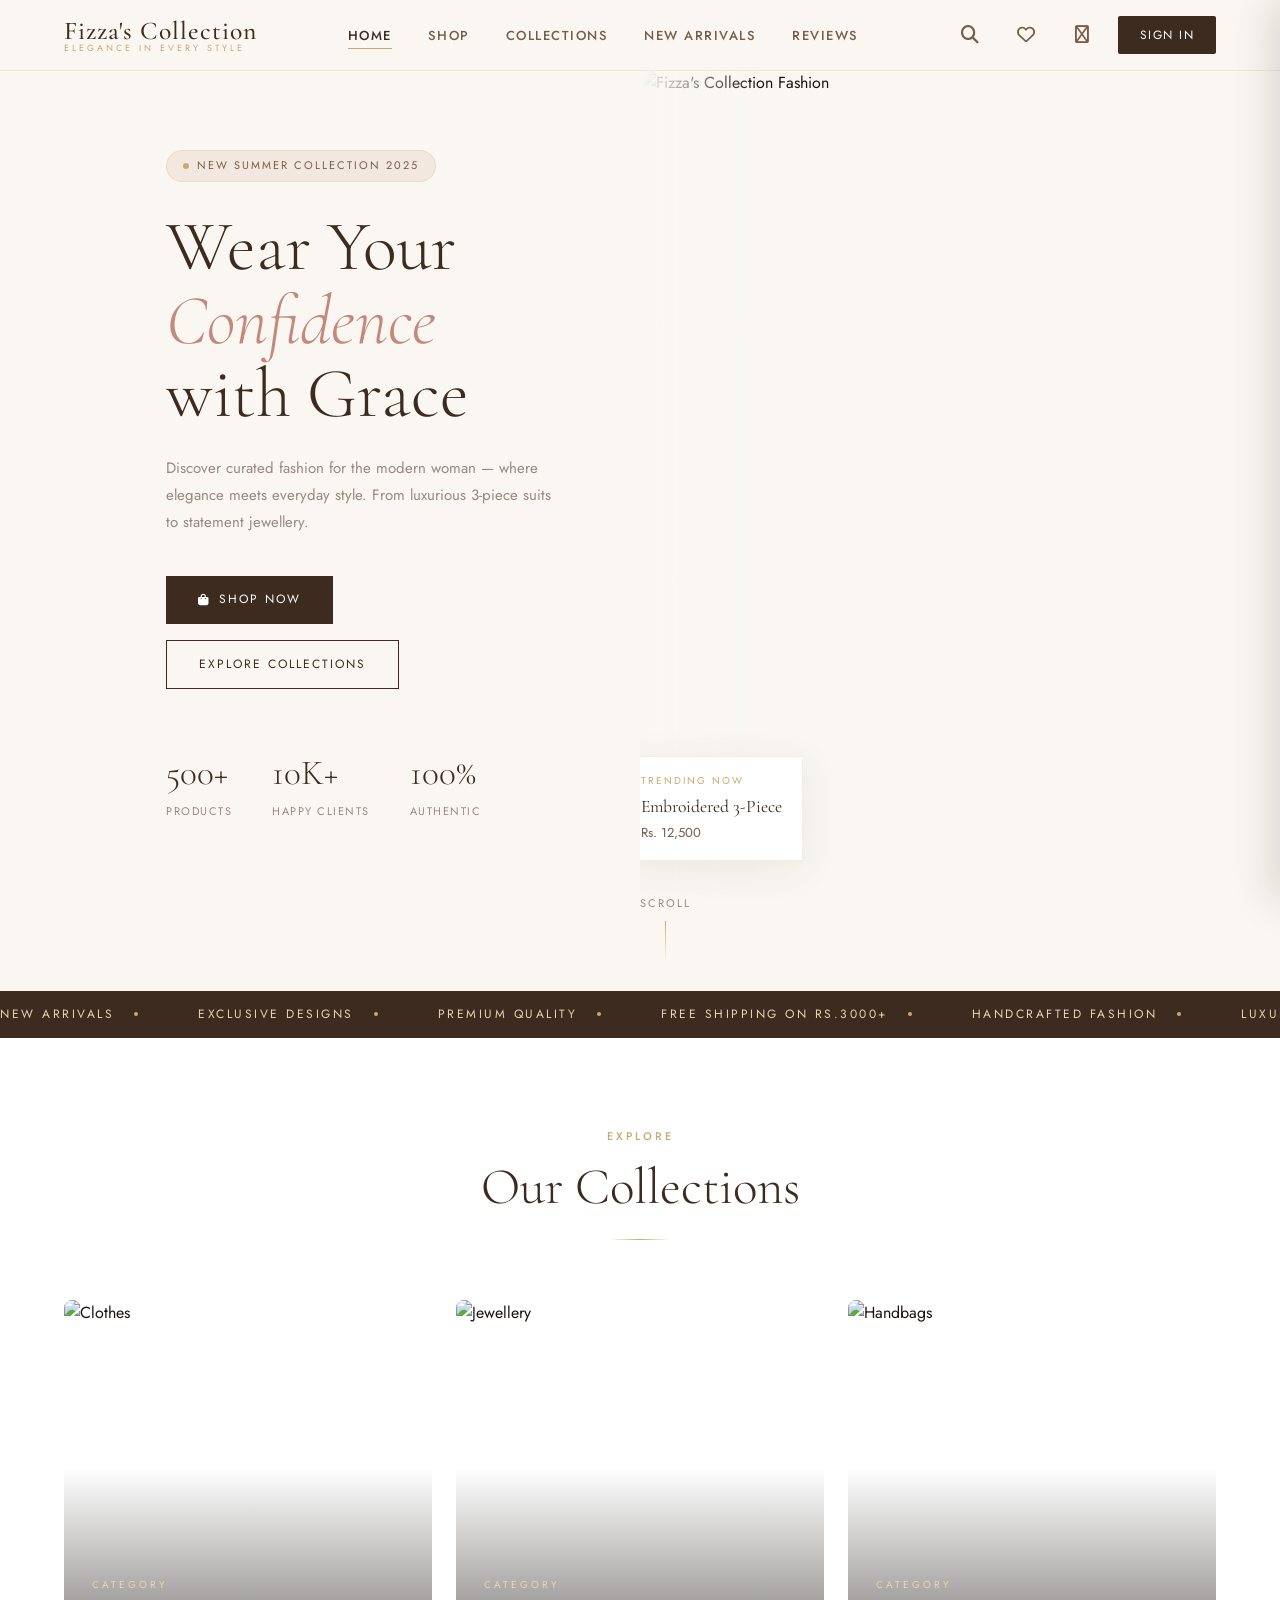
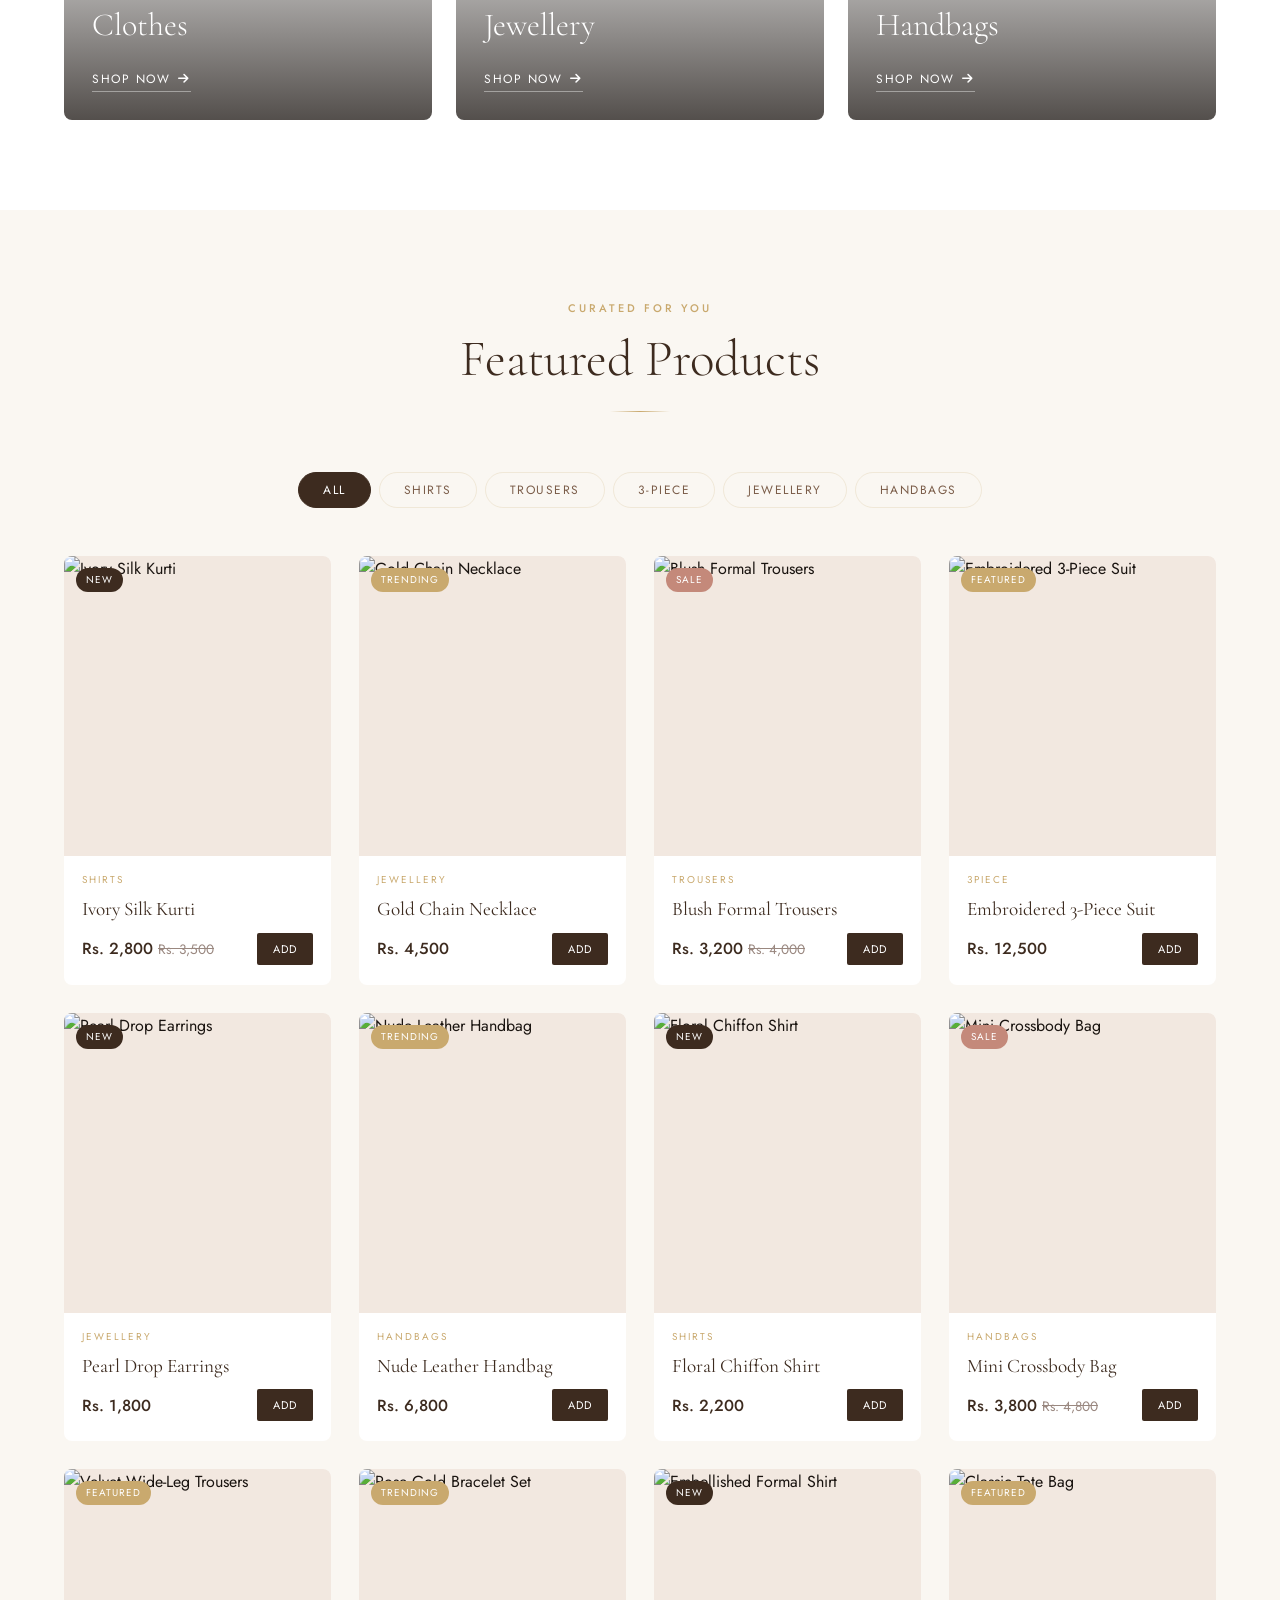
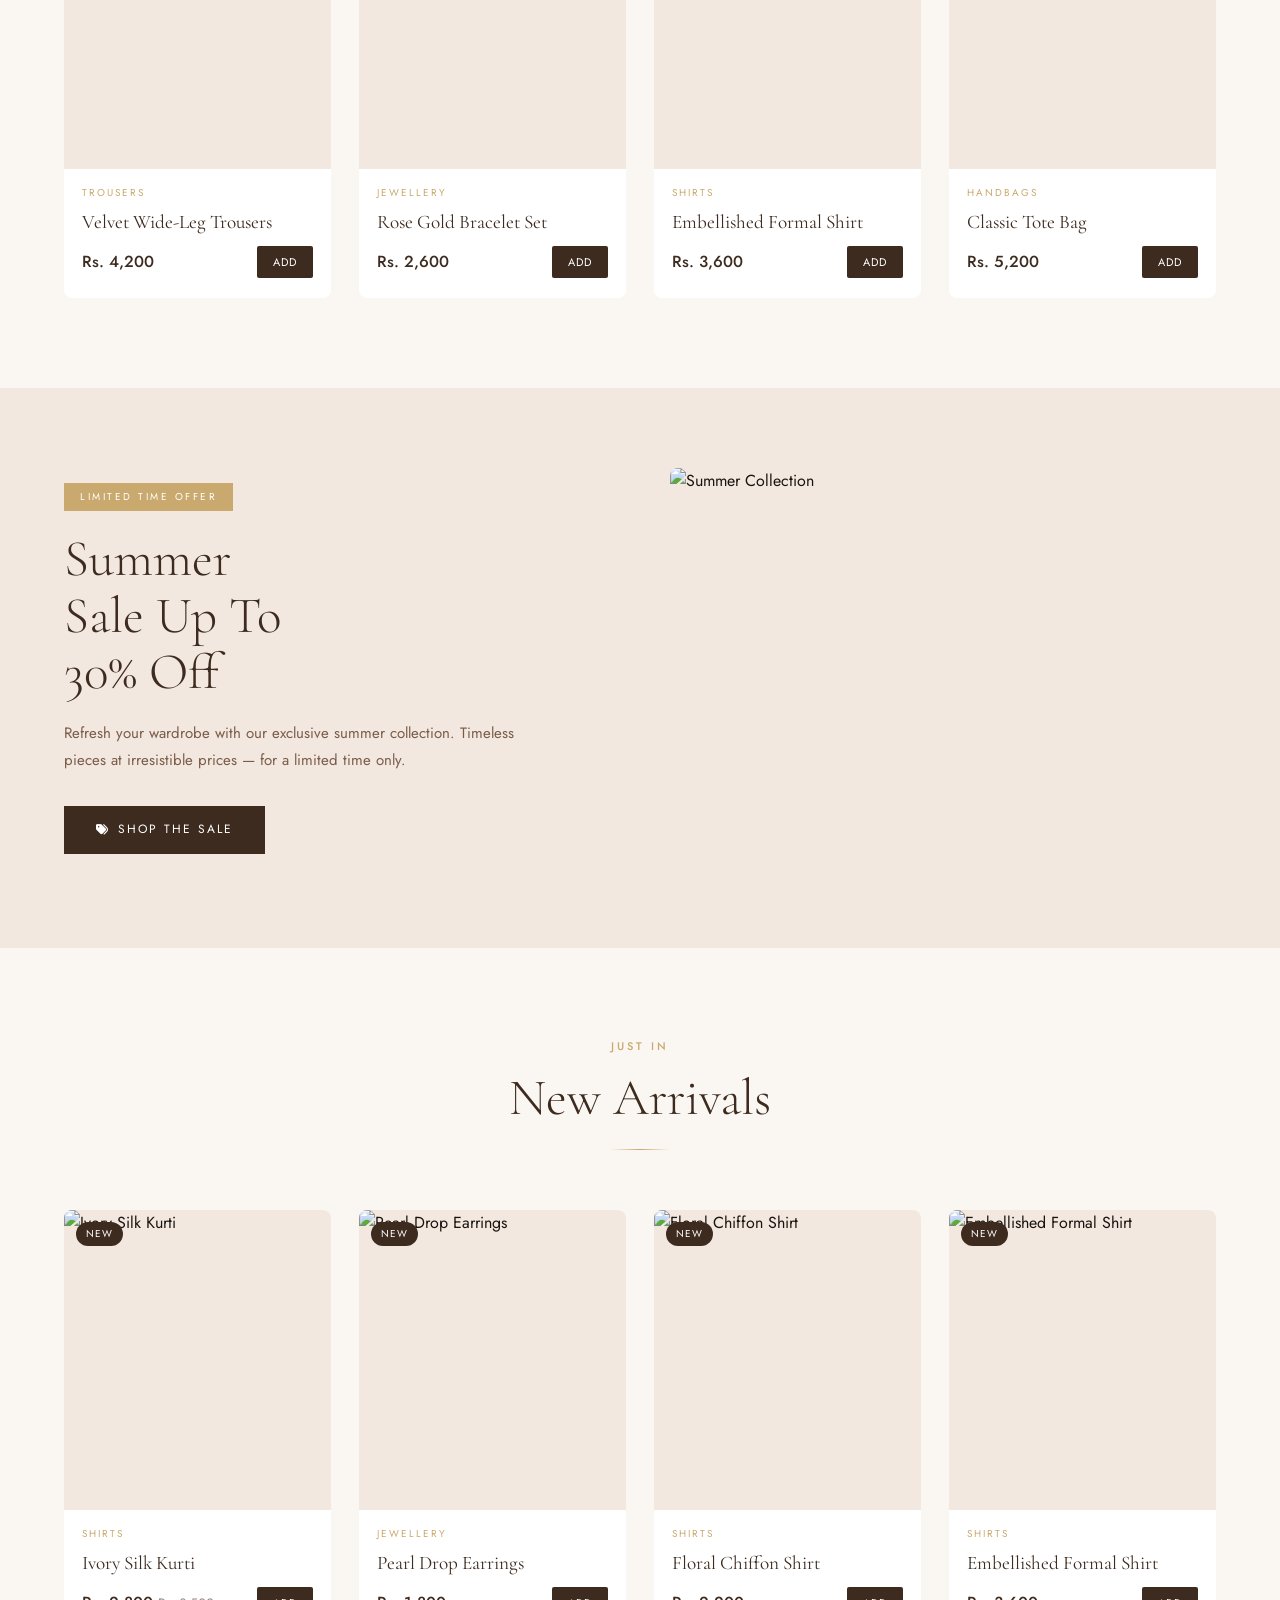
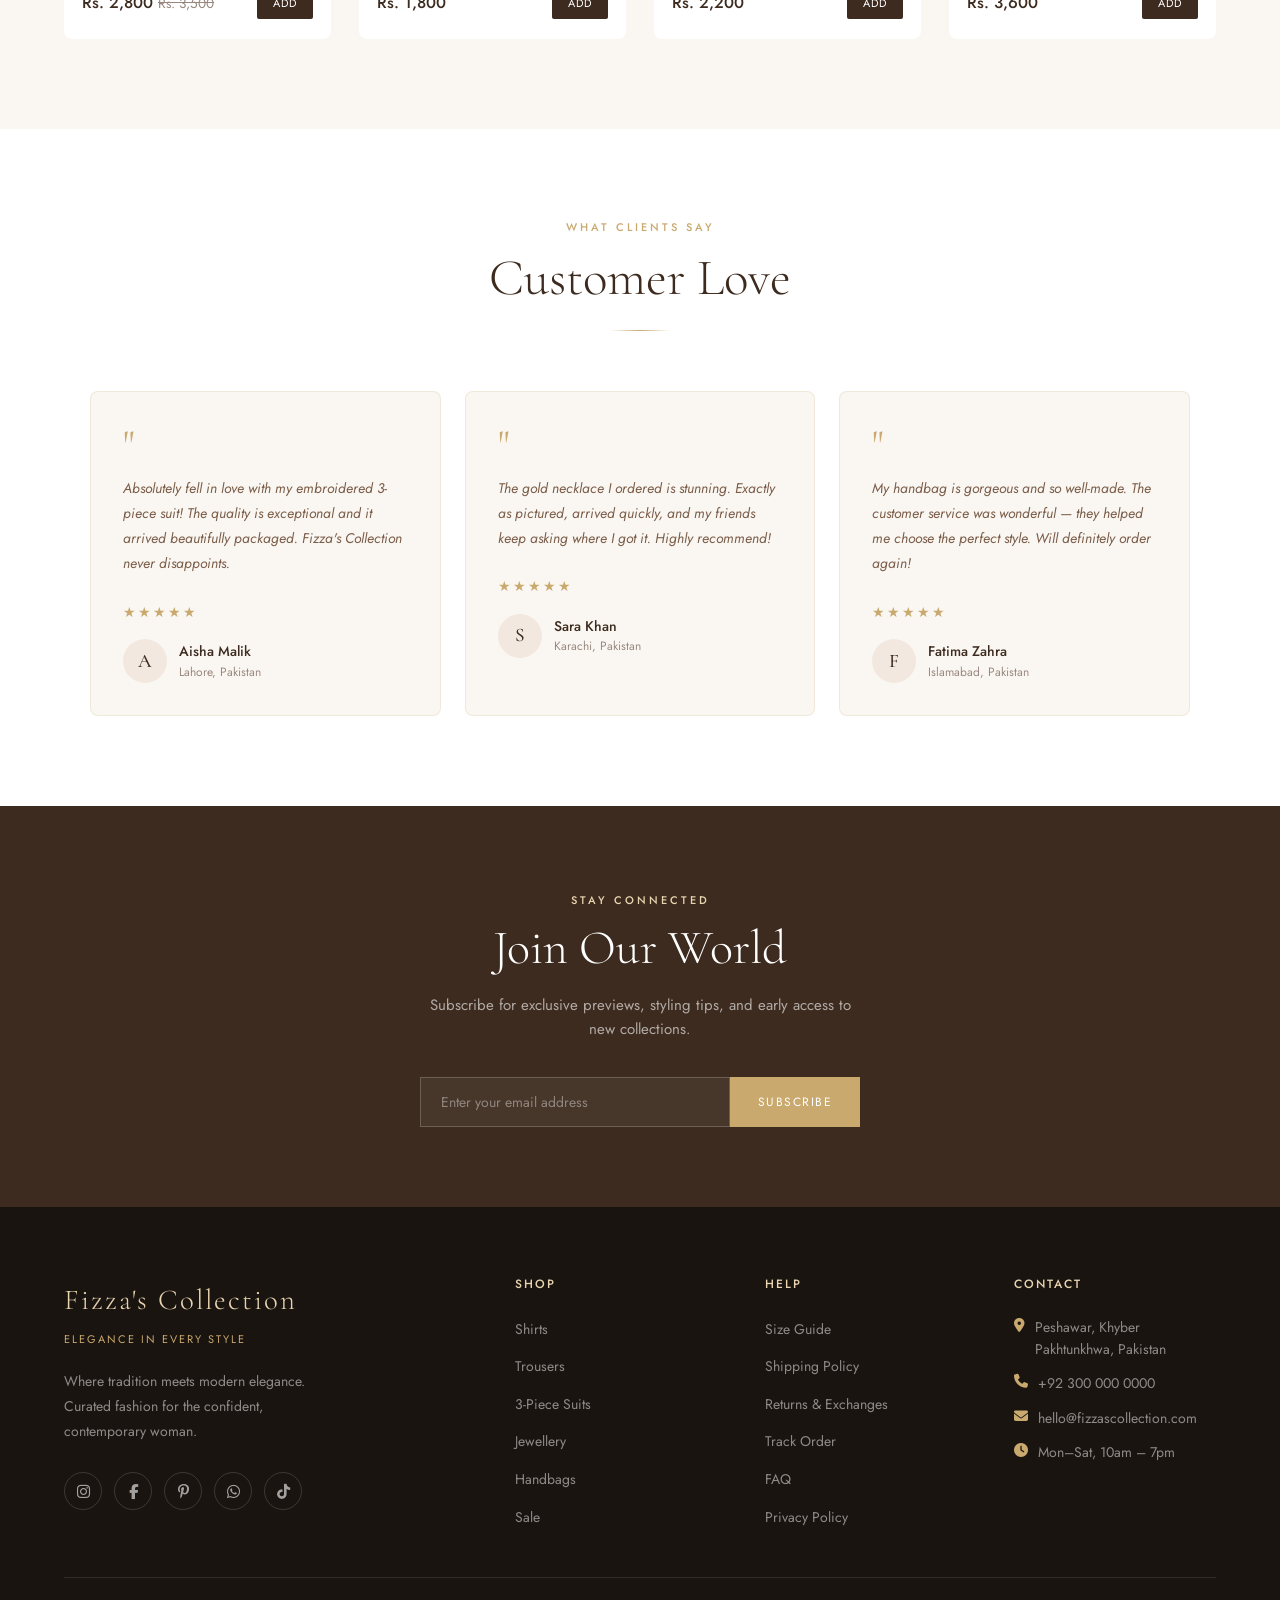
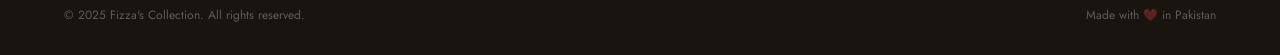
==== commit cb31d5c7: "Update index.html" ====
--- a/index.html
+++ b/index.html
@@ -3,1655 +3,537 @@
 <head>
   <meta charset="UTF-8">
   <meta name="viewport" content="width=device-width, initial-scale=1.0">
-  <title>Admin Panel – Fizza's Collection</title>
+  <title>Fizza's Collection – Elegance in Every Style</title>
+  <meta name="description" content="Fizza's Collection – Luxury fashion brand offering Clothes, Jewellery & Handbags. Shop the latest trends in Pakistani fashion.">
+  <link rel="stylesheet" href="style.css">
   <link rel="stylesheet" href="https://cdnjs.cloudflare.com/ajax/libs/font-awesome/6.5.0/css/all.min.css">
-  <link href="https://fonts.googleapis.com/css2?family=Cormorant+Garamond:wght@300;400;500&family=Jost:wght@300;400;500;600&display=swap" rel="stylesheet">
-  <style>
-    :root {
-      --cream: #FAF7F2;
-      --blush: #F2E8E0;
-      --gold: #C9A96E;
-      --gold-light: #E8D5B0;
-      --dark: #1A1410;
-      --dark-brown: #3D2B1F;
-      --mid-brown: #7A5C48;
-      --text-light: #9A8880;
-      --white: #FFFFFF;
-      --border: rgba(201,169,110,0.2);
-      --shadow: 0 4px 24px rgba(61,43,31,0.08);
-      --transition: all 0.3s cubic-bezier(0.25,0.46,0.45,0.94);
-      --sidebar-width: 260px;
-      --danger: #C0392B;
-      --success: #27AE60;
-      --warning: #E67E22;
-    }
-
-    *, *::before, *::after { margin:0; padding:0; box-sizing:border-box; }
-
-    body {
-      font-family: 'Jost', sans-serif;
-      background: #F5F1EB;
-      color: var(--dark);
-      min-height: 100vh;
-    }
-
-    /* ====== LOGIN SCREEN ====== */
-    #admin-login {
-      min-height: 100vh;
-      display: flex;
-      align-items: center;
-      justify-content: center;
-      background: linear-gradient(135deg, var(--dark-brown), #5C3D2E);
-      padding: 20px;
-    }
-
-    .login-card {
-      background: var(--white);
-      width: 100%;
-      max-width: 420px;
-      padding: 48px 40px;
-      border-radius: 12px;
-      box-shadow: 0 24px 80px rgba(0,0,0,0.3);
-    }
-
-    .login-logo {
-      text-align: center;
-      margin-bottom: 36px;
-    }
-
-    .login-logo-text {
-      font-family: 'Cormorant Garamond', serif;
-      font-size: 2rem;
-      color: var(--dark-brown);
-      font-weight: 300;
-    }
-
-    .login-logo-sub {
-      font-size: 11px;
-      letter-spacing: 2px;
-      text-transform: uppercase;
-      color: var(--gold);
-      display: block;
-      margin-top: 4px;
-    }
-
-    .admin-badge {
-      display: inline-block;
-      background: var(--dark-brown);
-      color: var(--white);
-      font-size: 10px;
-      letter-spacing: 2px;
-      text-transform: uppercase;
-      padding: 4px 12px;
-      border-radius: 100px;
-      margin-bottom: 28px;
-    }
-
-    .form-group { margin-bottom: 16px; }
-    .form-label {
-      display: block;
-      font-size: 11px;
-      letter-spacing: 1.5px;
-      text-transform: uppercase;
-      color: var(--mid-brown);
-      margin-bottom: 6px;
-      font-weight: 500;
-    }
-
-    .form-input {
-      width: 100%;
-      padding: 12px 16px;
-      border: 1px solid var(--border);
-      background: var(--cream);
-      font-family: 'Jost', sans-serif;
-      font-size: 14px;
-      color: var(--dark);
-      outline: none;
-      transition: var(--transition);
-      border-radius: 4px;
-    }
-
-    .form-input:focus {
-      border-color: var(--gold);
-      background: var(--white);
-      box-shadow: 0 0 0 3px rgba(201,169,110,0.1);
-    }
-
-    .login-error {
-      color: var(--danger);
-      font-size: 13px;
-      margin-bottom: 12px;
-      display: none;
-    }
-
-    .btn-login {
-      width: 100%;
-      background: var(--dark-brown);
-      color: var(--white);
-      border: none;
-      padding: 14px;
-      font-family: 'Jost', sans-serif;
-      font-size: 13px;
-      letter-spacing: 2px;
-      text-transform: uppercase;
-      cursor: pointer;
-      transition: var(--transition);
-      border-radius: 4px;
-    }
-
-    .btn-login:hover { background: var(--gold); }
-
-    /* ====== ADMIN LAYOUT ====== */
-    #admin-panel { display: none; min-height: 100vh; }
-
-    .admin-layout {
-      display: flex;
-      min-height: 100vh;
-    }
-
-    /* ====== SIDEBAR ====== */
-    .admin-sidebar {
-      width: var(--sidebar-width);
-      background: var(--dark-brown);
-      display: flex;
-      flex-direction: column;
-      position: fixed;
-      top: 0;
-      left: 0;
-      height: 100vh;
-      z-index: 200;
-      transition: transform 0.3s ease;
-    }
-
-    .sidebar-logo {
-      padding: 28px 24px 20px;
-      border-bottom: 1px solid rgba(255,255,255,0.08);
-    }
-
-    .sidebar-logo-text {
-      font-family: 'Cormorant Garamond', serif;
-      font-size: 1.4rem;
-      color: var(--gold-light);
-      font-weight: 300;
-    }
-
-    .sidebar-logo-sub {
-      font-size: 9px;
-      letter-spacing: 2px;
-      text-transform: uppercase;
-      color: rgba(255,255,255,0.3);
-      display: block;
-      margin-top: 2px;
-    }
-
-    .sidebar-admin-info {
-      padding: 20px 24px;
-      display: flex;
-      align-items: center;
-      gap: 12px;
-      border-bottom: 1px solid rgba(255,255,255,0.08);
-    }
-
-    .admin-avatar {
-      width: 40px;
-      height: 40px;
-      background: var(--gold);
-      border-radius: 50%;
-      display: flex;
-      align-items: center;
-      justify-content: center;
-      color: var(--white);
-      font-size: 16px;
-      flex-shrink: 0;
-    }
-
-    .admin-name {
-      font-size: 14px;
-      font-weight: 500;
-      color: var(--white);
-    }
-
-    .admin-role {
-      font-size: 11px;
-      color: rgba(255,255,255,0.4);
-    }
-
-    .sidebar-nav {
-      flex: 1;
-      padding: 16px 0;
-      overflow-y: auto;
-    }
-
-    .sidebar-section-label {
-      font-size: 9px;
-      letter-spacing: 2px;
-      text-transform: uppercase;
-      color: rgba(255,255,255,0.25);
-      padding: 12px 24px 6px;
-    }
-
-    .sidebar-item {
-      display: flex;
-      align-items: center;
-      gap: 12px;
-      padding: 12px 24px;
-      cursor: pointer;
-      transition: var(--transition);
-      color: rgba(255,255,255,0.6);
-      font-size: 14px;
-      border-left: 3px solid transparent;
-      text-decoration: none;
-    }
-
-    .sidebar-item:hover {
-      background: rgba(255,255,255,0.05);
-      color: var(--white);
-    }
-
-    .sidebar-item.active {
-      background: rgba(201,169,110,0.12);
-      color: var(--gold-light);
-      border-left-color: var(--gold);
-    }
-
-    .sidebar-item i {
-      width: 18px;
-      text-align: center;
-      font-size: 15px;
-    }
-
-    .sidebar-badge {
-      margin-left: auto;
-      background: var(--gold);
-      color: var(--white);
-      font-size: 10px;
-      padding: 2px 7px;
-      border-radius: 100px;
-      font-weight: 600;
-    }
-
-    .sidebar-footer {
-      padding: 20px 24px;
-      border-top: 1px solid rgba(255,255,255,0.08);
-    }
-
-    .logout-btn {
-      width: 100%;
-      display: flex;
-      align-items: center;
-      gap: 10px;
-      color: rgba(255,255,255,0.5);
-      background: none;
-      border: none;
-      cursor: pointer;
-      font-family: 'Jost', sans-serif;
-      font-size: 14px;
-      padding: 8px;
-      transition: var(--transition);
-      border-radius: 4px;
-    }
-
-    .logout-btn:hover { color: var(--white); background: rgba(255,255,255,0.05); }
-
-    /* ====== MAIN CONTENT ====== */
-    .admin-main {
-      margin-left: var(--sidebar-width);
-      flex: 1;
-      display: flex;
-      flex-direction: column;
-      min-height: 100vh;
-    }
-
-    .admin-topbar {
-      background: var(--white);
-      padding: 0 32px;
-      height: 64px;
-      display: flex;
-      align-items: center;
-      justify-content: space-between;
-      border-bottom: 1px solid var(--border);
-      position: sticky;
-      top: 0;
-      z-index: 100;
-      box-shadow: var(--shadow);
-    }
-
-    .topbar-title {
-      font-family: 'Cormorant Garamond', serif;
-      font-size: 1.5rem;
-      font-weight: 400;
-      color: var(--dark-brown);
-    }
-
-    .topbar-actions {
-      display: flex;
-      align-items: center;
-      gap: 16px;
-    }
-
-    .topbar-btn {
-      background: none;
-      border: none;
-      cursor: pointer;
-      color: var(--mid-brown);
-      font-size: 18px;
-      padding: 8px;
-      border-radius: 8px;
-      transition: var(--transition);
-      position: relative;
-    }
-
-    .topbar-btn:hover { background: var(--blush); color: var(--dark-brown); }
-
-    .topbar-notif-dot {
-      position: absolute;
-      top: 6px;
-      right: 6px;
-      width: 8px;
-      height: 8px;
-      background: var(--gold);
-      border-radius: 50%;
-    }
-
-    .admin-content {
-      padding: 32px;
-      flex: 1;
-    }
-
-    /* ====== PAGES ====== */
-    .admin-page { display: none; }
-    .admin-page.active { display: block; }
-
-    /* ====== STATS CARDS ====== */
-    .stats-grid {
-      display: grid;
-      grid-template-columns: repeat(auto-fill, minmax(220px, 1fr));
-      gap: 20px;
-      margin-bottom: 32px;
-    }
-
-    .stat-card {
-      background: var(--white);
-      padding: 24px;
-      border-radius: 12px;
-      border: 1px solid var(--border);
-      display: flex;
-      align-items: center;
-      gap: 20px;
-      transition: var(--transition);
-    }
-
-    .stat-card:hover { transform: translateY(-3px); box-shadow: var(--shadow); }
-
-    .stat-icon {
-      width: 52px;
-      height: 52px;
-      border-radius: 12px;
-      display: flex;
-      align-items: center;
-      justify-content: center;
-      font-size: 22px;
-      flex-shrink: 0;
-    }
-
-    .stat-icon.gold { background: rgba(201,169,110,0.15); color: var(--gold); }
-    .stat-icon.brown { background: rgba(61,43,31,0.08); color: var(--dark-brown); }
-    .stat-icon.rose { background: rgba(196,137,122,0.15); color: #C4897A; }
-    .stat-icon.green { background: rgba(39,174,96,0.1); color: var(--success); }
-
-    .stat-number {
-      font-family: 'Cormorant Garamond', serif;
-      font-size: 2rem;
-      font-weight: 400;
-      color: var(--dark-brown);
-      line-height: 1;
-    }
-
-    .stat-label {
-      font-size: 12px;
-      color: var(--text-light);
-      letter-spacing: 0.5px;
-      margin-top: 4px;
-    }
-
-    .stat-change {
-      font-size: 12px;
-      color: var(--success);
-      margin-top: 4px;
-    }
-
-    /* ====== CARDS ====== */
-    .admin-card {
-      background: var(--white);
-      border-radius: 12px;
-      border: 1px solid var(--border);
-      overflow: hidden;
-    }
-
-    .admin-card-header {
-      padding: 20px 24px;
-      border-bottom: 1px solid var(--border);
-      display: flex;
-      align-items: center;
-      justify-content: space-between;
-      flex-wrap: wrap;
-      gap: 12px;
-    }
-
-    .admin-card-title {
-      font-family: 'Cormorant Garamond', serif;
-      font-size: 1.3rem;
-      font-weight: 400;
-      color: var(--dark-brown);
-    }
-
-    /* ====== TABLE ====== */
-    .admin-table-wrapper { overflow-x: auto; }
-
-    .admin-table {
-      width: 100%;
-      border-collapse: collapse;
-    }
-
-    .admin-table th {
-      background: #F5F1EB;
-      padding: 12px 16px;
-      text-align: left;
-      font-size: 11px;
-      letter-spacing: 1.5px;
-      text-transform: uppercase;
-      color: var(--mid-brown);
-      font-weight: 500;
-      white-space: nowrap;
-    }
-
-    .admin-table td {
-      padding: 14px 16px;
-      font-size: 14px;
-      color: var(--dark-brown);
-      border-bottom: 1px solid rgba(201,169,110,0.1);
-      vertical-align: middle;
-    }
-
-    .admin-table tr:last-child td { border-bottom: none; }
-
-    .admin-table tbody tr:hover { background: rgba(250,247,242,0.7); }
-
-    /* ====== STATUS BADGES ====== */
-    .status-badge {
-      display: inline-flex;
-      align-items: center;
-      gap: 5px;
-      padding: 4px 12px;
-      border-radius: 100px;
-      font-size: 11px;
-      letter-spacing: 0.5px;
-      font-weight: 500;
-    }
-
-    .status-badge.pending { background: rgba(230,126,34,0.12); color: var(--warning); }
-    .status-badge.confirmed { background: rgba(39,174,96,0.12); color: var(--success); }
-    .status-badge.shipped { background: rgba(41,128,185,0.12); color: #2980B9; }
-    .status-badge.delivered { background: rgba(39,174,96,0.15); color: var(--success); }
-    .status-badge.cancelled { background: rgba(192,57,43,0.12); color: var(--danger); }
-
-    .status-badge::before {
-      content: '';
-      width: 6px;
-      height: 6px;
-      border-radius: 50%;
-      background: currentColor;
-    }
-
-    /* ====== BUTTONS ====== */
-    .btn-sm {
-      padding: 6px 14px;
-      font-family: 'Jost', sans-serif;
-      font-size: 12px;
-      letter-spacing: 0.5px;
-      border: none;
-      cursor: pointer;
-      transition: var(--transition);
-      border-radius: 4px;
-      display: inline-flex;
-      align-items: center;
-      gap: 6px;
-    }
-
-    .btn-gold { background: var(--gold); color: var(--white); }
-    .btn-gold:hover { background: var(--dark-brown); }
-    .btn-outline-sm { background: none; border: 1px solid var(--border); color: var(--mid-brown); }
-    .btn-outline-sm:hover { background: var(--blush); color: var(--dark-brown); }
-    .btn-danger { background: rgba(192,57,43,0.1); color: var(--danger); border: 1px solid rgba(192,57,43,0.2); }
-    .btn-danger:hover { background: var(--danger); color: var(--white); }
-
-    .btn-add {
-      background: var(--dark-brown);
-      color: var(--white);
-      border: none;
-      padding: 10px 20px;
-      font-family: 'Jost', sans-serif;
-      font-size: 13px;
-      letter-spacing: 1px;
-      cursor: pointer;
-      transition: var(--transition);
-      border-radius: 6px;
-      display: inline-flex;
-      align-items: center;
-      gap: 8px;
-    }
-
-    .btn-add:hover { background: var(--gold); }
-
-    /* ====== PRODUCT MANAGEMENT ====== */
-    .product-mgmt-grid {
-      display: grid;
-      grid-template-columns: repeat(auto-fill, minmax(260px, 1fr));
-      gap: 20px;
-      padding: 24px;
-    }
-
-    .product-mgmt-card {
-      border: 1px solid var(--border);
-      border-radius: 10px;
-      overflow: hidden;
-      transition: var(--transition);
-      background: var(--white);
-    }
-
-    .product-mgmt-card:hover { box-shadow: var(--shadow); }
-
-    .product-mgmt-img {
-      height: 180px;
-      overflow: hidden;
-    }
-
-    .product-mgmt-img img {
-      width: 100%;
-      height: 100%;
-      object-fit: cover;
-      transition: transform 0.4s ease;
-    }
-
-    .product-mgmt-card:hover .product-mgmt-img img { transform: scale(1.05); }
-
-    .product-mgmt-info {
-      padding: 14px 16px;
-    }
-
-    .product-mgmt-cat {
-      font-size: 10px;
-      letter-spacing: 2px;
-      text-transform: uppercase;
-      color: var(--gold);
-      margin-bottom: 4px;
-    }
-
-    .product-mgmt-name {
-      font-family: 'Cormorant Garamond', serif;
-      font-size: 1.1rem;
-      color: var(--dark-brown);
-      margin-bottom: 6px;
-    }
-
-    .product-mgmt-price {
-      font-size: 15px;
-      font-weight: 500;
-      color: var(--dark-brown);
-      margin-bottom: 12px;
-    }
-
-    .product-mgmt-actions {
-      display: flex;
-      gap: 8px;
-    }
-
-    /* ====== ADD PRODUCT FORM ====== */
-    .modal-overlay {
-      position: fixed;
-      inset: 0;
-      background: rgba(26,20,16,0.6);
-      z-index: 1000;
-      display: flex;
-      align-items: center;
-      justify-content: center;
-      opacity: 0;
-      visibility: hidden;
-      transition: all 0.3s ease;
-      padding: 20px;
-      backdrop-filter: blur(6px);
-    }
-
-    .modal-overlay.open { opacity: 1; visibility: visible; }
-
-    .modal-box {
-      background: var(--white);
-      max-width: 560px;
-      width: 100%;
-      max-height: 90vh;
-      overflow-y: auto;
-      border-radius: 12px;
-      transform: scale(0.9) translateY(20px);
-      transition: all 0.3s ease;
-      position: relative;
-    }
-
-    .modal-overlay.open .modal-box { transform: scale(1) translateY(0); }
-
-    .modal-header {
-      padding: 24px 28px 20px;
-      border-bottom: 1px solid var(--border);
-      display: flex;
-      justify-content: space-between;
-      align-items: center;
-    }
-
-    .modal-title {
-      font-family: 'Cormorant Garamond', serif;
-      font-size: 1.5rem;
-      color: var(--dark-brown);
-      font-weight: 400;
-    }
-
-    .modal-close {
-      background: var(--blush);
-      border: none;
-      width: 36px;
-      height: 36px;
-      border-radius: 50%;
-      cursor: pointer;
-      font-size: 16px;
-      display: flex;
-      align-items: center;
-      justify-content: center;
-      color: var(--mid-brown);
-      transition: var(--transition);
-    }
-
-    .modal-close:hover { background: #C4897A; color: var(--white); }
-
-    .modal-body { padding: 24px 28px; }
-
-    .form-grid { display: grid; grid-template-columns: 1fr 1fr; gap: 16px; }
-
-    .form-grid .full { grid-column: 1 / -1; }
-
-    select.form-input { cursor: pointer; }
-
-    /* ====== ORDER DETAIL MODAL ====== */
-    .order-detail-row {
-      display: flex;
-      justify-content: space-between;
-      padding: 8px 0;
-      border-bottom: 1px solid var(--border);
-      font-size: 14px;
-    }
-
-    .order-detail-label { color: var(--text-light); }
-    .order-detail-value { color: var(--dark-brown); font-weight: 500; }
-
-    .order-items-list { margin-top: 16px; }
-
-    .order-item-row {
-      display: flex;
-      align-items: center;
-      gap: 12px;
-      padding: 10px 0;
-      border-bottom: 1px solid rgba(201,169,110,0.1);
-    }
-
-    .order-item-img {
-      width: 50px;
-      height: 56px;
-      object-fit: cover;
-      border-radius: 4px;
-      background: var(--blush);
-    }
-
-    .order-item-name {
-      font-family: 'Cormorant Garamond', serif;
-      font-size: 1rem;
-      color: var(--dark-brown);
-    }
-
-    .order-item-details {
-      font-size: 12px;
-      color: var(--text-light);
-    }
-
-    /* ====== TOAST ====== */
-    .toast-container {
-      position: fixed;
-      bottom: 24px;
-      right: 24px;
-      z-index: 9999;
-      display: flex;
-      flex-direction: column;
-      gap: 8px;
-    }
-
-    .toast {
-      background: var(--dark-brown);
-      color: var(--white);
-      padding: 12px 18px;
-      border-radius: 8px;
-      display: flex;
-      align-items: center;
-      gap: 10px;
-      font-size: 14px;
-      box-shadow: 0 8px 24px rgba(0,0,0,0.2);
-      animation: slideIn 0.3s ease;
-      min-width: 260px;
-    }
-
-    .toast.success { border-left: 3px solid var(--gold); }
-    .toast.error { border-left: 3px solid var(--danger); }
-
-    @keyframes slideIn {
-      from { opacity:0; transform:translateX(40px); }
-      to { opacity:1; transform:translateX(0); }
-    }
-
-    /* ====== SEARCH BAR ====== */
-    .search-bar {
-      display: flex;
-      align-items: center;
-      gap: 10px;
-      background: var(--cream);
-      border: 1px solid var(--border);
-      border-radius: 8px;
-      padding: 8px 16px;
-    }
-
-    .search-bar i { color: var(--text-light); font-size: 14px; }
-
-    .search-bar input {
-      background: none;
-      border: none;
-      font-family: 'Jost', sans-serif;
-      font-size: 14px;
-      color: var(--dark);
-      outline: none;
-      width: 220px;
-    }
-
-    /* ====== STATUS FILTER ====== */
-    .status-filter {
-      display: flex;
-      gap: 8px;
-      flex-wrap: wrap;
-    }
-
-    .status-filter-btn {
-      padding: 6px 14px;
-      border: 1px solid var(--border);
-      background: none;
-      font-family: 'Jost', sans-serif;
-      font-size: 12px;
-      letter-spacing: 0.5px;
-      cursor: pointer;
-      transition: var(--transition);
-      border-radius: 100px;
-      color: var(--mid-brown);
-    }
-
-    .status-filter-btn.active, .status-filter-btn:hover {
-      background: var(--dark-brown);
-      color: var(--white);
-      border-color: var(--dark-brown);
-    }
-
-    /* ====== RESPONSIVE ====== */
-    @media (max-width: 900px) {
-      .admin-sidebar {
-        transform: translateX(-100%);
-      }
-
-      .admin-sidebar.open {
-        transform: translateX(0);
-      }
-
-      .admin-main {
-        margin-left: 0;
-      }
-
-      .menu-toggle {
-        display: flex !important;
-      }
-
-      .form-grid { grid-template-columns: 1fr; }
-    }
-
-    @media (max-width: 600px) {
-      .stats-grid { grid-template-columns: 1fr 1fr; }
-      .admin-content { padding: 16px; }
-      .admin-topbar { padding: 0 16px; }
-    }
-
-    /* ====== RECENT ORDERS CHART (simple bar) ====== */
-    .mini-chart {
-      display: flex;
-      align-items: flex-end;
-      gap: 6px;
-      height: 60px;
-      padding: 0 24px 16px;
-    }
-
-    .mini-bar {
-      flex: 1;
-      background: rgba(201,169,110,0.2);
-      border-radius: 3px 3px 0 0;
-      transition: var(--transition);
-      position: relative;
-      cursor: pointer;
-    }
-
-    .mini-bar:hover { background: var(--gold); }
-
-    .mini-bar-label {
-      position: absolute;
-      bottom: -20px;
-      left: 50%;
-      transform: translateX(-50%);
-      font-size: 10px;
-      color: var(--text-light);
-      white-space: nowrap;
-    }
-
-    .menu-toggle {
-      display: none;
-      background: none;
-      border: none;
-      font-size: 20px;
-      cursor: pointer;
-      color: var(--dark-brown);
-    }
-
-    /* Overlay for mobile sidebar */
-    .sidebar-overlay {
-      display: none;
-      position: fixed;
-      inset: 0;
-      background: rgba(0,0,0,0.4);
-      z-index: 199;
-    }
-
-    .sidebar-overlay.open { display: block; }
-  </style>
+  <link rel="preconnect" href="https://fonts.googleapis.com">
+  <link rel="preconnect" href="https://fonts.gstatic.com" crossorigin>
 </head>
 <body>
 
-<!-- ====== ADMIN LOGIN ====== -->
-<div id="admin-login">
-  <div class="login-card">
-    <div class="login-logo">
-      <div class="login-logo-text">Fizza's Collection</div>
-      <span class="login-logo-sub">Admin Portal</span>
-    </div>
-    <div style="text-align:center;margin-bottom:24px">
-      <span class="admin-badge"><i class="fas fa-lock" style="margin-right:6px"></i>Restricted Access</span>
-    </div>
-    <div id="login-error" class="login-error"><i class="fas fa-exclamation-circle"></i> <span id="login-error-msg"></span></div>
-    <div class="form-group">
-      <label class="form-label">Admin Email</label>
-      <input type="email" id="admin-email" class="form-input" placeholder="admin@fizzascollection.com" value="admin@fizzascollection.com">
-    </div>
-    <div class="form-group">
-      <label class="form-label">Password</label>
-      <input type="password" id="admin-password" class="form-input" placeholder="••••••••" value="Admin@123">
-    </div>
-    <button class="btn-login" onclick="adminLogin()">
-      <i class="fas fa-sign-in-alt"></i> Access Dashboard
+<!-- ====== LOADING SCREEN ====== -->
+<div id="loading-screen">
+  <div class="loading-logo">Fizza's Collection</div>
+  <div style="font-size:10px;letter-spacing:3px;text-transform:uppercase;color:rgba(232,213,176,0.6);margin-top:6px;">Elegance in Every Style</div>
+  <div class="loading-bar"><div class="loading-fill"></div></div>
+</div>
+
+<!-- ====== NAVBAR ====== -->
+<nav id="navbar">
+  <div class="nav-inner">
+    <a href="index.html" class="nav-logo">
+      <span class="nav-logo-main">Fizza's Collection</span>
+      <span class="nav-logo-sub">Elegance in Every Style</span>
+    </a>
+
+    <ul class="nav-links">
+      <li><a href="index.html" class="active">Home</a></li>
+      <li><a href="#shop-section">Shop</a></li>
+      <li><a href="#categories">Collections</a></li>
+      <li><a href="#new-arrivals">New Arrivals</a></li>
+      <li><a href="#reviews">Reviews</a></li>
+    </ul>
+
+    <div class="nav-actions">
+      <button class="nav-btn" onclick="openSearch()" title="Search"><i class="fas fa-search"></i></button>
+      <button class="nav-btn" title="Wishlist" style="position:relative">
+        <i class="far fa-heart"></i>
+        <span class="wishlist-count-badge" style="display:none">0</span>
+      </button>
+      <button class="nav-btn" onclick="openCart()" title="Cart" style="position:relative">
+        <i class="far fa-shopping-bag"></i>
+        <span class="cart-badge" style="display:none">0</span>
+      </button>
+
+      <!-- Auth buttons -->
+      <button id="nav-login-btn" class="nav-auth-btn" onclick="openAuthModal('login')">Sign In</button>
+      <div id="nav-user-btn" class="user-btn-wrap hidden">
+        <button class="nav-btn" onclick="toggleUserDropdown()" style="gap:6px;width:auto;padding:8px 12px;border-radius:100px;background:var(--blush)">
+          <i class="fas fa-user" style="font-size:14px;color:var(--dark-brown)"></i>
+          <span id="user-display-name" style="font-size:13px;color:var(--dark-brown);font-family:'Jost',sans-serif"></span>
+        </button>
+        <div id="user-dropdown" class="user-dropdown">
+          <div class="user-dropdown-item"><i class="fas fa-user-circle"></i> My Profile</div>
+          <div class="user-dropdown-item"><i class="fas fa-box-open"></i> My Orders</div>
+          <div class="user-dropdown-item"><i class="fas fa-heart"></i> Wishlist</div>
+          <div class="user-dropdown-item" onclick="handleLogout()"><i class="fas fa-sign-out-alt"></i> Sign Out</div>
+        </div>
+      </div>
+    </div>
+
+    <button class="hamburger" onclick="openMobileMenu()" aria-label="Menu">
+      <span></span><span></span><span></span>
     </button>
-    <p style="text-align:center;font-size:12px;color:var(--text-light);margin-top:16px">
-      Demo: admin@fizzascollection.com / Admin@123
-    </p>
-  </div>
-</div>
-
-<!-- ====== ADMIN PANEL ====== -->
-<div id="admin-panel">
-  <div class="admin-layout">
-
-    <!-- Sidebar Overlay (mobile) -->
-    <div class="sidebar-overlay" id="sidebar-overlay" onclick="closeSidebar()"></div>
-
-    <!-- ====== SIDEBAR ====== -->
-    <aside class="admin-sidebar" id="admin-sidebar">
-      <div class="sidebar-logo">
-        <div class="sidebar-logo-text">Fizza's Collection</div>
-        <span class="sidebar-logo-sub">Admin Dashboard</span>
-      </div>
-      <div class="sidebar-admin-info">
-        <div class="admin-avatar"><i class="fas fa-user-shield"></i></div>
+  </div>
+</nav>
+
+<!-- ====== MOBILE MENU ====== -->
+<div id="mobile-menu" class="mobile-menu">
+  <button class="mobile-menu-close" onclick="closeMobileMenu()"><i class="fas fa-times"></i></button>
+  <a href="index.html" onclick="closeMobileMenu()">Home</a>
+  <a href="#categories" onclick="closeMobileMenu()">Collections</a>
+  <a href="#shop-section" onclick="closeMobileMenu()">Shop</a>
+  <a href="#new-arrivals" onclick="closeMobileMenu()">New Arrivals</a>
+  <a href="#reviews" onclick="closeMobileMenu()">Reviews</a>
+  <a href="#" onclick="openAuthModal(); closeMobileMenu()">Sign In</a>
+</div>
+
+<!-- ====== HERO ====== -->
+<section id="hero">
+  <div class="hero-left">
+    <div class="hero-badge">
+      <span class="hero-badge-dot"></span>
+      <span>New Summer Collection 2025</span>
+    </div>
+    <h1 class="hero-title">
+      Wear Your<br>
+      <em>Confidence</em><br>
+      with Grace
+    </h1>
+    <p class="hero-desc">Discover curated fashion for the modern woman — where elegance meets everyday style. From luxurious 3-piece suits to statement jewellery.</p>
+    <div class="hero-cta">
+      <a href="#shop-section" class="btn-primary">
+        <i class="fas fa-shopping-bag"></i> Shop Now
+      </a>
+      <a href="#categories" class="btn-outline">
+        Explore Collections
+      </a>
+    </div>
+    <div class="hero-stats">
+      <div>
+        <div class="hero-stat-number">500+</div>
+        <div class="hero-stat-label">Products</div>
+      </div>
+      <div>
+        <div class="hero-stat-number">10K+</div>
+        <div class="hero-stat-label">Happy Clients</div>
+      </div>
+      <div>
+        <div class="hero-stat-number">100%</div>
+        <div class="hero-stat-label">Authentic</div>
+      </div>
+    </div>
+  </div>
+  <div class="hero-right">
+    <div class="hero-image-wrapper">
+      <img src="https://images.unsplash.com/photo-1581044777550-4cfa60707c03?w=800&q=80" alt="Fizza's Collection Fashion">
+      <div class="hero-image-overlay"></div>
+    </div>
+    <div class="hero-floating-card">
+      <div style="font-size:10px;letter-spacing:2px;text-transform:uppercase;color:var(--gold);margin-bottom:4px">Trending Now</div>
+      <div style="font-family:'Cormorant Garamond',serif;font-size:1.1rem;color:var(--dark-brown)">Embroidered 3-Piece</div>
+      <div style="font-size:13px;color:var(--mid-brown);margin-top:2px">Rs. 12,500</div>
+    </div>
+  </div>
+  <div class="hero-scroll">
+    <span>Scroll</span>
+    <div class="scroll-line"></div>
+  </div>
+</section>
+
+<!-- ====== MARQUEE ====== -->
+<div class="marquee-section">
+  <div class="marquee-track">
+    <div class="marquee-item"><span>New Arrivals</span><span class="marquee-dot"></span></div>
+    <div class="marquee-item"><span>Exclusive Designs</span><span class="marquee-dot"></span></div>
+    <div class="marquee-item"><span>Premium Quality</span><span class="marquee-dot"></span></div>
+    <div class="marquee-item"><span>Free Shipping on Rs.3000+</span><span class="marquee-dot"></span></div>
+    <div class="marquee-item"><span>Handcrafted Fashion</span><span class="marquee-dot"></span></div>
+    <div class="marquee-item"><span>Luxury at Your Doorstep</span><span class="marquee-dot"></span></div>
+    <div class="marquee-item"><span>New Arrivals</span><span class="marquee-dot"></span></div>
+    <div class="marquee-item"><span>Exclusive Designs</span><span class="marquee-dot"></span></div>
+    <div class="marquee-item"><span>Premium Quality</span><span class="marquee-dot"></span></div>
+    <div class="marquee-item"><span>Free Shipping on Rs.3000+</span><span class="marquee-dot"></span></div>
+    <div class="marquee-item"><span>Handcrafted Fashion</span><span class="marquee-dot"></span></div>
+    <div class="marquee-item"><span>Luxury at Your Doorstep</span><span class="marquee-dot"></span></div>
+  </div>
+</div>
+
+<!-- ====== CATEGORIES ====== -->
+<section id="categories">
+  <div class="section-header">
+    <span class="section-label">Explore</span>
+    <h2 class="section-title">Our Collections</h2>
+    <div class="section-divider"></div>
+  </div>
+  <div class="categories-grid">
+    <div class="category-card reveal">
+      <img src="https://images.unsplash.com/photo-1585487000160-6ebcfceb0d03?w=600&q=80" alt="Clothes">
+      <div class="category-card-overlay"></div>
+      <div class="category-card-content">
+        <div class="category-card-label">Category</div>
+        <div class="category-card-title">Clothes</div>
+        <a href="#shop-section" class="category-card-btn">Shop Now <i class="fas fa-arrow-right"></i></a>
+      </div>
+    </div>
+    <div class="category-card reveal reveal-delay-2">
+      <img src="https://images.unsplash.com/photo-1515562141207-7a88fb7ce338?w=600&q=80" alt="Jewellery">
+      <div class="category-card-overlay"></div>
+      <div class="category-card-content">
+        <div class="category-card-label">Category</div>
+        <div class="category-card-title">Jewellery</div>
+        <a href="#shop-section" class="category-card-btn">Shop Now <i class="fas fa-arrow-right"></i></a>
+      </div>
+    </div>
+    <div class="category-card reveal reveal-delay-3">
+      <img src="https://images.unsplash.com/photo-1548036328-c9fa89d128fa?w=600&q=80" alt="Handbags">
+      <div class="category-card-overlay"></div>
+      <div class="category-card-content">
+        <div class="category-card-label">Category</div>
+        <div class="category-card-title">Handbags</div>
+        <a href="#shop-section" class="category-card-btn">Shop Now <i class="fas fa-arrow-right"></i></a>
+      </div>
+    </div>
+  </div>
+</section>
+
+<!-- ====== FEATURED PRODUCTS (SHOP) ====== -->
+<section id="shop-section" style="background:var(--cream);">
+  <div class="section-header">
+    <span class="section-label">Curated for You</span>
+    <h2 class="section-title">Featured Products</h2>
+    <div class="section-divider"></div>
+  </div>
+  <div class="products-filter">
+    <button class="filter-btn active" data-filter="all" onclick="filterProducts(this, 'all')">All</button>
+    <button class="filter-btn" data-filter="shirts" onclick="filterProducts(this, 'shirts')">Shirts</button>
+    <button class="filter-btn" data-filter="trousers" onclick="filterProducts(this, 'trousers')">Trousers</button>
+    <button class="filter-btn" data-filter="3piece" onclick="filterProducts(this, '3piece')">3-Piece</button>
+    <button class="filter-btn" data-filter="jewellery" onclick="filterProducts(this, 'jewellery')">Jewellery</button>
+    <button class="filter-btn" data-filter="handbags" onclick="filterProducts(this, 'handbags')">Handbags</button>
+  </div>
+  <div class="products-grid" id="featured-products"></div>
+</section>
+
+<!-- ====== PROMO BANNER ====== -->
+<section id="promo-banner">
+  <div class="promo-content reveal">
+    <span class="promo-label">Limited Time Offer</span>
+    <h2 class="promo-title">Summer<br>Sale Up To<br>30% Off</h2>
+    <p class="promo-desc">Refresh your wardrobe with our exclusive summer collection. Timeless pieces at irresistible prices — for a limited time only.</p>
+    <a href="#shop-section" class="btn-primary">
+      <i class="fas fa-tags"></i> Shop the Sale
+    </a>
+  </div>
+  <div class="promo-image reveal reveal-delay-2">
+    <img src="https://images.unsplash.com/photo-1469334031218-e382a71b716b?w=600&q=80" alt="Summer Collection">
+  </div>
+</section>
+
+<!-- ====== NEW ARRIVALS ====== -->
+<section id="new-arrivals">
+  <div class="section-header">
+    <span class="section-label">Just In</span>
+    <h2 class="section-title">New Arrivals</h2>
+    <div class="section-divider"></div>
+  </div>
+  <div class="products-grid" id="new-arrivals-grid">
+    <!-- Populated by JS -->
+  </div>
+</section>
+
+<!-- ====== REVIEWS ====== -->
+<section id="reviews">
+  <div class="section-header">
+    <span class="section-label">What Clients Say</span>
+    <h2 class="section-title">Customer Love</h2>
+    <div class="section-divider"></div>
+  </div>
+  <div class="reviews-grid">
+    <div class="review-card reveal">
+      <div class="review-quote">"</div>
+      <p class="review-text">Absolutely fell in love with my embroidered 3-piece suit! The quality is exceptional and it arrived beautifully packaged. Fizza's Collection never disappoints.</p>
+      <div class="review-stars">★★★★★</div>
+      <div class="review-author">
+        <div class="review-avatar">A</div>
         <div>
-          <div class="admin-name" id="admin-display-name">Admin</div>
-          <div class="admin-role">Super Admin</div>
-        </div>
-      </div>
-      <nav class="sidebar-nav">
-        <div class="sidebar-section-label">Main</div>
-        <div class="sidebar-item active" onclick="showPage('dashboard', this)">
-          <i class="fas fa-chart-line"></i> Dashboard
-        </div>
-        <div class="sidebar-item" onclick="showPage('orders', this)">
-          <i class="fas fa-box-open"></i> Orders
-          <span class="sidebar-badge" id="orders-badge">0</span>
-        </div>
-        <div class="sidebar-section-label">Catalog</div>
-        <div class="sidebar-item" onclick="showPage('products', this)">
-          <i class="fas fa-tshirt"></i> Products
-        </div>
-        <div class="sidebar-item" onclick="showPage('add-product', this)">
-          <i class="fas fa-plus-circle"></i> Add Product
-        </div>
-        <div class="sidebar-section-label">Customers</div>
-        <div class="sidebar-item" onclick="showPage('customers', this)">
-          <i class="fas fa-users"></i> Customers
-        </div>
-        <div class="sidebar-section-label">Settings</div>
-        <div class="sidebar-item" onclick="window.open('index.html','_blank')">
-          <i class="fas fa-store"></i> View Store
-        </div>
-      </nav>
-      <div class="sidebar-footer">
-        <button class="logout-btn" onclick="adminLogout()">
-          <i class="fas fa-sign-out-alt"></i> Sign Out
+          <div class="review-name">Aisha Malik</div>
+          <div class="review-location">Lahore, Pakistan</div>
+        </div>
+      </div>
+    </div>
+    <div class="review-card reveal reveal-delay-2">
+      <div class="review-quote">"</div>
+      <p class="review-text">The gold necklace I ordered is stunning. Exactly as pictured, arrived quickly, and my friends keep asking where I got it. Highly recommend!</p>
+      <div class="review-stars">★★★★★</div>
+      <div class="review-author">
+        <div class="review-avatar">S</div>
+        <div>
+          <div class="review-name">Sara Khan</div>
+          <div class="review-location">Karachi, Pakistan</div>
+        </div>
+      </div>
+    </div>
+    <div class="review-card reveal reveal-delay-3">
+      <div class="review-quote">"</div>
+      <p class="review-text">My handbag is gorgeous and so well-made. The customer service was wonderful — they helped me choose the perfect style. Will definitely order again!</p>
+      <div class="review-stars">★★★★★</div>
+      <div class="review-author">
+        <div class="review-avatar">F</div>
+        <div>
+          <div class="review-name">Fatima Zahra</div>
+          <div class="review-location">Islamabad, Pakistan</div>
+        </div>
+      </div>
+    </div>
+  </div>
+</section>
+
+<!-- ====== NEWSLETTER ====== -->
+<section id="newsletter">
+  <span class="section-label">Stay Connected</span>
+  <h2 class="section-title">Join Our World</h2>
+  <p class="newsletter-desc">Subscribe for exclusive previews, styling tips, and early access to new collections.</p>
+  <form class="newsletter-form" onsubmit="handleNewsletter(event)">
+    <input type="email" id="newsletter-email" class="newsletter-input" placeholder="Enter your email address">
+    <button type="submit" class="newsletter-submit">Subscribe</button>
+  </form>
+</section>
+
+<!-- ====== FOOTER ====== -->
+<footer id="footer">
+  <div class="footer-inner">
+    <div>
+      <div class="footer-brand-name">Fizza's Collection</div>
+      <div class="footer-tagline">Elegance in Every Style</div>
+      <p class="footer-desc">Where tradition meets modern elegance. Curated fashion for the confident, contemporary woman.</p>
+      <div class="footer-social">
+        <a href="#" class="social-btn" title="Instagram"><i class="fab fa-instagram"></i></a>
+        <a href="#" class="social-btn" title="Facebook"><i class="fab fa-facebook-f"></i></a>
+        <a href="#" class="social-btn" title="Pinterest"><i class="fab fa-pinterest-p"></i></a>
+        <a href="#" class="social-btn" title="WhatsApp"><i class="fab fa-whatsapp"></i></a>
+        <a href="#" class="social-btn" title="TikTok"><i class="fab fa-tiktok"></i></a>
+      </div>
+    </div>
+    <div class="footer-col">
+      <h4>Shop</h4>
+      <ul class="footer-links">
+        <li><a href="#">Shirts</a></li>
+        <li><a href="#">Trousers</a></li>
+        <li><a href="#">3-Piece Suits</a></li>
+        <li><a href="#">Jewellery</a></li>
+        <li><a href="#">Handbags</a></li>
+        <li><a href="#">Sale</a></li>
+      </ul>
+    </div>
+    <div class="footer-col">
+      <h4>Help</h4>
+      <ul class="footer-links">
+        <li><a href="#">Size Guide</a></li>
+        <li><a href="#">Shipping Policy</a></li>
+        <li><a href="#">Returns & Exchanges</a></li>
+        <li><a href="#">Track Order</a></li>
+        <li><a href="#">FAQ</a></li>
+        <li><a href="#">Privacy Policy</a></li>
+      </ul>
+    </div>
+    <div class="footer-col">
+      <h4>Contact</h4>
+      <div class="footer-contact-item"><i class="fas fa-map-marker-alt"></i><span>Peshawar, Khyber Pakhtunkhwa, Pakistan</span></div>
+      <div class="footer-contact-item"><i class="fas fa-phone"></i><span>+92 300 000 0000</span></div>
+      <div class="footer-contact-item"><i class="fas fa-envelope"></i><span>hello@fizzascollection.com</span></div>
+      <div class="footer-contact-item"><i class="fas fa-clock"></i><span>Mon–Sat, 10am – 7pm</span></div>
+    </div>
+  </div>
+  <div class="footer-bottom">
+    <span>© 2025 Fizza's Collection. All rights reserved.</span>
+    <span>Made with ❤️ in Pakistan</span>
+  </div>
+</footer>
+
+<!-- ====== CART SIDEBAR ====== -->
+<div class="cart-overlay" id="cart-overlay" onclick="closeCart()"></div>
+<div class="cart-sidebar" id="cart-sidebar">
+  <div class="cart-header">
+    <div class="cart-title">Shopping Cart</div>
+    <button class="cart-close" onclick="closeCart()"><i class="fas fa-times"></i></button>
+  </div>
+  <div class="cart-items" id="cart-items-list"></div>
+  <div class="cart-footer">
+    <div class="cart-subtotal" id="cart-subtotal">
+      <span>Subtotal</span><span>Rs. 0</span>
+    </div>
+    <div class="cart-subtotal">
+      <span>Shipping</span><span>Rs. 200</span>
+    </div>
+    <div class="cart-total">
+      <span>Total</span><span id="cart-total-amount">Rs. 0</span>
+    </div>
+    <button class="checkout-btn" onclick="openCheckout()">Proceed to Checkout</button>
+  </div>
+</div>
+
+<!-- ====== AUTH MODAL ====== -->
+<div class="modal-overlay" id="auth-modal">
+  <div class="modal-box">
+    <button class="modal-close" onclick="closeModal('auth-modal')"><i class="fas fa-times"></i></button>
+    <div class="auth-modal-inner">
+      <div class="auth-logo">
+        <div class="auth-logo-text">Fizza's Collection</div>
+        <div style="font-size:11px;letter-spacing:2px;text-transform:uppercase;color:var(--gold);margin-top:4px">Elegance in Every Style</div>
+      </div>
+      <div class="auth-tabs">
+        <button class="auth-tab active" data-tab="login" onclick="switchAuthTab('login')">Sign In</button>
+        <button class="auth-tab" data-tab="signup" onclick="switchAuthTab('signup')">Create Account</button>
+      </div>
+
+      <!-- Login Form -->
+      <form id="auth-login-form" class="auth-form" onsubmit="handleLogin(event)">
+        <div class="form-group">
+          <label class="form-label">Email Address</label>
+          <input type="email" id="login-email" class="form-input" placeholder="your@email.com" required>
+        </div>
+        <div class="form-group">
+          <label class="form-label">Password</label>
+          <input type="password" id="login-password" class="form-input" placeholder="••••••••" required>
+        </div>
+        <button type="submit" class="btn-primary btn-full">Sign In</button>
+        <div class="auth-divider">or continue with</div>
+        <button type="button" class="google-btn" onclick="handleGoogleLogin()">
+          <svg width="18" height="18" viewBox="0 0 48 48"><path fill="#EA4335" d="M24 9.5c3.54 0 6.71 1.22 9.21 3.6l6.85-6.85C35.9 2.38 30.47 0 24 0 14.62 0 6.51 5.38 2.56 13.22l7.98 6.19C12.43 13.72 17.74 9.5 24 9.5z"/><path fill="#4285F4" d="M46.98 24.55c0-1.57-.15-3.09-.38-4.55H24v9.02h12.94c-.58 2.96-2.26 5.48-4.78 7.18l7.73 6c4.51-4.18 7.09-10.36 7.09-17.65z"/><path fill="#FBBC05" d="M10.53 28.59c-.48-1.45-.76-2.99-.76-4.59s.27-3.14.76-4.59l-7.98-6.19C.92 16.46 0 20.12 0 24c0 3.88.92 7.54 2.56 10.78l7.97-6.19z"/><path fill="#34A853" d="M24 48c6.48 0 11.93-2.13 15.89-5.81l-7.73-6c-2.18 1.48-4.97 2.3-8.16 2.3-6.26 0-11.57-4.22-13.47-9.91l-7.98 6.19C6.51 42.62 14.62 48 24 48z"/></svg>
+          Continue with Google
         </button>
-      </div>
-    </aside>
-
-    <!-- ====== MAIN ====== -->
-    <main class="admin-main">
-      <header class="admin-topbar">
-        <div style="display:flex;align-items:center;gap:16px">
-          <button class="menu-toggle" onclick="toggleSidebar()"><i class="fas fa-bars"></i></button>
-          <div class="topbar-title" id="page-title">Dashboard</div>
-        </div>
-        <div class="topbar-actions">
-          <button class="topbar-btn" title="Notifications">
-            <i class="fas fa-bell"></i>
-            <span class="topbar-notif-dot"></span>
-          </button>
-          <button class="topbar-btn" title="Refresh" onclick="loadOrders()">
-            <i class="fas fa-sync-alt"></i>
-          </button>
-          <button class="topbar-btn" title="Sign Out" onclick="adminLogout()">
-            <i class="fas fa-sign-out-alt"></i>
-          </button>
-        </div>
-      </header>
-
-      <div class="admin-content">
-
-        <!-- ====== DASHBOARD PAGE ====== -->
-        <div id="page-dashboard" class="admin-page active">
-          <div class="stats-grid">
-            <div class="stat-card">
-              <div class="stat-icon gold"><i class="fas fa-shopping-bag"></i></div>
-              <div>
-                <div class="stat-number" id="stat-orders">0</div>
-                <div class="stat-label">Total Orders</div>
-                <div class="stat-change"><i class="fas fa-arrow-up"></i> Live Data</div>
-              </div>
-            </div>
-            <div class="stat-card">
-              <div class="stat-icon brown"><i class="fas fa-tshirt"></i></div>
-              <div>
-                <div class="stat-number">12</div>
-                <div class="stat-label">Total Products</div>
-                <div class="stat-change" style="color:var(--mid-brown)">Active</div>
-              </div>
-            </div>
-            <div class="stat-card">
-              <div class="stat-icon rose"><i class="fas fa-rupee-sign"></i></div>
-              <div>
-                <div class="stat-number" id="stat-revenue">0</div>
-                <div class="stat-label">Total Revenue</div>
-                <div class="stat-change"><i class="fas fa-arrow-up"></i> PKR</div>
-              </div>
-            </div>
-            <div class="stat-card">
-              <div class="stat-icon green"><i class="fas fa-users"></i></div>
-              <div>
-                <div class="stat-number" id="stat-customers">0</div>
-                <div class="stat-label">Customers</div>
-                <div class="stat-change"><i class="fas fa-arrow-up"></i> Unique</div>
-              </div>
-            </div>
+      </form>
+
+      <!-- Signup Form -->
+      <form id="auth-signup-form" class="auth-form" style="display:none" onsubmit="handleSignup(event)">
+        <div class="form-group">
+          <label class="form-label">Full Name</label>
+          <input type="text" id="signup-name" class="form-input" placeholder="Your full name" required>
+        </div>
+        <div class="form-group">
+          <label class="form-label">Email Address</label>
+          <input type="email" id="signup-email" class="form-input" placeholder="your@email.com" required>
+        </div>
+        <div class="form-group">
+          <label class="form-label">Password</label>
+          <input type="password" id="signup-password" class="form-input" placeholder="Create password (min 6 chars)" required minlength="6">
+        </div>
+        <button type="submit" class="btn-primary btn-full">Create Account</button>
+        <div class="auth-divider">or continue with</div>
+        <button type="button" class="google-btn" onclick="handleGoogleLogin()">
+          <svg width="18" height="18" viewBox="0 0 48 48"><path fill="#EA4335" d="M24 9.5c3.54 0 6.71 1.22 9.21 3.6l6.85-6.85C35.9 2.38 30.47 0 24 0 14.62 0 6.51 5.38 2.56 13.22l7.98 6.19C12.43 13.72 17.74 9.5 24 9.5z"/><path fill="#4285F4" d="M46.98 24.55c0-1.57-.15-3.09-.38-4.55H24v9.02h12.94c-.58 2.96-2.26 5.48-4.78 7.18l7.73 6c4.51-4.18 7.09-10.36 7.09-17.65z"/><path fill="#FBBC05" d="M10.53 28.59c-.48-1.45-.76-2.99-.76-4.59s.27-3.14.76-4.59l-7.98-6.19C.92 16.46 0 20.12 0 24c0 3.88.92 7.54 2.56 10.78l7.97-6.19z"/><path fill="#34A853" d="M24 48c6.48 0 11.93-2.13 15.89-5.81l-7.73-6c-2.18 1.48-4.97 2.3-8.16 2.3-6.26 0-11.57-4.22-13.47-9.91l-7.98 6.19C6.51 42.62 14.62 48 24 48z"/></svg>
+          Continue with Google
+        </button>
+      </form>
+    </div>
+  </div>
+</div>
+
+<!-- ====== PRODUCT DETAIL MODAL ====== -->
+<div class="modal-overlay" id="product-modal">
+  <div class="modal-box product-modal-box">
+    <button class="modal-close" onclick="closeModal('product-modal')"><i class="fas fa-times"></i></button>
+    <div class="product-modal-inner">
+      <div class="product-modal-gallery">
+        <img id="modal-product-image" src="" alt="Product">
+      </div>
+      <div class="product-modal-info">
+        <div class="product-modal-category" id="modal-product-category"></div>
+        <h2 class="product-modal-title" id="modal-product-title"></h2>
+        <div class="product-modal-price" id="modal-product-price"></div>
+        <p class="product-modal-desc" id="modal-product-desc"></p>
+        <div id="modal-product-sizes"></div>
+        <button class="btn-primary btn-full" onclick="addCurrentToCart()" style="margin-bottom:12px">
+          <i class="fas fa-shopping-bag"></i> Add to Cart
+        </button>
+        <button class="btn-outline btn-full" onclick="closeModal('product-modal'); openCheckout()">
+          Buy Now
+        </button>
+      </div>
+    </div>
+  </div>
+</div>
+
+<!-- ====== CHECKOUT MODAL ====== -->
+<div class="modal-overlay" id="checkout-modal">
+  <div class="modal-box" style="max-width:560px">
+    <button class="modal-close" onclick="closeModal('checkout-modal')"><i class="fas fa-times"></i></button>
+    <div class="checkout-modal-inner">
+      <h2 class="checkout-section-title"><i class="fas fa-lock" style="font-size:1rem;color:var(--gold);margin-right:8px"></i>Secure Checkout</h2>
+
+      <div class="order-summary" id="checkout-order-summary"></div>
+
+      <form onsubmit="handlePlaceOrder(event)">
+        <h3 style="font-family:'Cormorant Garamond',serif;font-size:1.2rem;color:var(--dark-brown);margin-bottom:16px">Delivery Information</h3>
+        <div style="display:grid;gap:14px">
+          <div class="form-group">
+            <label class="form-label">Full Name</label>
+            <input type="text" id="order-name" class="form-input" placeholder="Your full name" required>
           </div>
-
-          <div style="display:grid;grid-template-columns:2fr 1fr;gap:20px;margin-bottom:20px" class="dashboard-grid">
-            <!-- Recent Orders -->
-            <div class="admin-card">
-              <div class="admin-card-header">
-                <div class="admin-card-title">Recent Orders</div>
-                <button class="btn-sm btn-outline-sm" onclick="showPage('orders', document.querySelector('[onclick*=orders]'))">
-                  View All <i class="fas fa-arrow-right"></i>
-                </button>
-              </div>
-              <div class="admin-table-wrapper">
-                <table class="admin-table">
-                  <thead>
-                    <tr>
-                      <th>Customer</th>
-                      <th>Amount</th>
-                      <th>Status</th>
-                      <th>Date</th>
-                    </tr>
-                  </thead>
-                  <tbody id="recent-orders-table">
-                    <tr><td colspan="4" style="text-align:center;color:var(--text-light);padding:32px">Loading orders...</td></tr>
-                  </tbody>
-                </table>
-              </div>
-            </div>
-
-            <!-- Top Categories -->
-            <div class="admin-card">
-              <div class="admin-card-header">
-                <div class="admin-card-title">Categories</div>
-              </div>
-              <div style="padding:20px">
-                <div id="categories-breakdown">
-                  <div style="display:flex;justify-content:space-between;align-items:center;margin-bottom:14px">
-                    <span style="font-size:14px;color:var(--mid-brown)"><i class="fas fa-tshirt" style="color:var(--gold);margin-right:8px"></i>Clothes</span>
-                    <span style="font-weight:600;color:var(--dark-brown)">5 items</span>
-                  </div>
-                  <div style="display:flex;justify-content:space-between;align-items:center;margin-bottom:14px">
-                    <span style="font-size:14px;color:var(--mid-brown)"><i class="fas fa-gem" style="color:var(--gold);margin-right:8px"></i>Jewellery</span>
-                    <span style="font-weight:600;color:var(--dark-brown)">3 items</span>
-                  </div>
-                  <div style="display:flex;justify-content:space-between;align-items:center;margin-bottom:14px">
-                    <span style="font-size:14px;color:var(--mid-brown)"><i class="fas fa-shopping-bag" style="color:var(--gold);margin-right:8px"></i>Handbags</span>
-                    <span style="font-weight:600;color:var(--dark-brown)">3 items</span>
-                  </div>
-                  <div style="display:flex;justify-content:space-between;align-items:center">
-                    <span style="font-size:14px;color:var(--mid-brown)"><i class="fas fa-tags" style="color:var(--gold);margin-right:8px"></i>3-Piece</span>
-                    <span style="font-weight:600;color:var(--dark-brown)">1 item</span>
-                  </div>
-                </div>
-              </div>
-            </div>
+          <div class="form-group">
+            <label class="form-label">Phone Number</label>
+            <input type="tel" id="order-phone" class="form-input" placeholder="+92 300 000 0000" required>
           </div>
-        </div>
-
-        <!-- ====== ORDERS PAGE ====== -->
-        <div id="page-orders" class="admin-page">
-          <div style="display:flex;justify-content:space-between;align-items:center;flex-wrap:wrap;gap:16px;margin-bottom:24px">
-            <div class="search-bar">
-              <i class="fas fa-search"></i>
-              <input type="text" placeholder="Search orders..." oninput="searchOrders(this.value)">
-            </div>
-            <div class="status-filter">
-              <button class="status-filter-btn active" onclick="filterOrders('all', this)">All</button>
-              <button class="status-filter-btn" onclick="filterOrders('pending', this)">Pending</button>
-              <button class="status-filter-btn" onclick="filterOrders('confirmed', this)">Confirmed</button>
-              <button class="status-filter-btn" onclick="filterOrders('shipped', this)">Shipped</button>
-              <button class="status-filter-btn" onclick="filterOrders('delivered', this)">Delivered</button>
-            </div>
+          <div class="form-group">
+            <label class="form-label">Delivery Address</label>
+            <input type="text" id="order-address" class="form-input" placeholder="Street address, house no." required>
           </div>
-
-          <div class="admin-card">
-            <div class="admin-card-header">
-              <div class="admin-card-title">All Orders</div>
-              <div style="font-size:13px;color:var(--text-light)" id="orders-count">Loading...</div>
-            </div>
-            <div class="admin-table-wrapper">
-              <table class="admin-table">
-                <thead>
-                  <tr>
-                    <th>#</th>
-                    <th>Customer</th>
-                    <th>Phone</th>
-                    <th>City</th>
-                    <th>Items</th>
-                    <th>Total</th>
-                    <th>Status</th>
-                    <th>Date</th>
-                    <th>Actions</th>
-                  </tr>
-                </thead>
-                <tbody id="orders-table-body">
-                  <tr><td colspan="9" style="text-align:center;color:var(--text-light);padding:40px">Loading orders from database...</td></tr>
-                </tbody>
-              </table>
-            </div>
+          <div class="form-group">
+            <label class="form-label">City</label>
+            <input type="text" id="order-city" class="form-input" placeholder="City" required>
           </div>
         </div>
-
-        <!-- ====== PRODUCTS PAGE ====== -->
-        <div id="page-products" class="admin-page">
-          <div style="display:flex;justify-content:space-between;align-items:center;margin-bottom:24px;flex-wrap:wrap;gap:16px">
-            <div class="search-bar">
-              <i class="fas fa-search"></i>
-              <input type="text" placeholder="Search products...">
-            </div>
-            <button class="btn-add" onclick="showPage('add-product', document.querySelector('[onclick*=add-product]'))">
-              <i class="fas fa-plus"></i> Add New Product
-            </button>
-          </div>
-
-          <div class="admin-card">
-            <div class="admin-card-header">
-              <div class="admin-card-title">Product Catalog</div>
-              <span style="font-size:13px;color:var(--text-light)">12 products</span>
-            </div>
-            <div class="product-mgmt-grid" id="admin-products-grid"></div>
-          </div>
-        </div>
-
-        <!-- ====== ADD PRODUCT PAGE ====== -->
-        <div id="page-add-product" class="admin-page">
-          <div class="admin-card" style="max-width:700px">
-            <div class="admin-card-header">
-              <div class="admin-card-title" id="product-form-title">Add New Product</div>
-            </div>
-            <div style="padding:28px">
-              <form onsubmit="handleProductSubmit(event)" id="product-form">
-                <div class="form-grid">
-                  <div class="form-group full">
-                    <label class="form-label">Product Name</label>
-                    <input type="text" id="prod-name" class="form-input" placeholder="e.g. Ivory Silk Kurti" required>
-                  </div>
-                  <div class="form-group">
-                    <label class="form-label">Category</label>
-                    <select id="prod-category" class="form-input" required>
-                      <option value="">Select Category</option>
-                      <option value="shirts">Shirts</option>
-                      <option value="trousers">Trousers</option>
-                      <option value="3piece">3-Piece Suits</option>
-                      <option value="jewellery">Jewellery</option>
-                      <option value="handbags">Handbags</option>
-                    </select>
-                  </div>
-                  <div class="form-group">
-                    <label class="form-label">Badge</label>
-                    <select id="prod-badge" class="form-input">
-                      <option value="">None</option>
-                      <option value="new">New</option>
-                      <option value="trending">Trending</option>
-                      <option value="featured">Featured</option>
-                      <option value="sale">Sale</option>
-                    </select>
-                  </div>
-                  <div class="form-group">
-                    <label class="form-label">Price (PKR)</label>
-                    <input type="number" id="prod-price" class="form-input" placeholder="3500" required min="1">
-                  </div>
-                  <div class="form-group">
-                    <label class="form-label">Old Price (optional)</label>
-                    <input type="number" id="prod-old-price" class="form-input" placeholder="4500">
-                  </div>
-                  <div class="form-group full">
-                    <label class="form-label">Image URL</label>
-                    <input type="url" id="prod-image" class="form-input" placeholder="https://images.unsplash.com/...">
-                  </div>
-                  <div class="form-group full">
-                    <label class="form-label">Description</label>
-                    <textarea id="prod-desc" class="form-input" rows="3" placeholder="Product description..." style="resize:vertical"></textarea>
-                  </div>
-                  <div class="form-group full">
-                    <label class="form-label">Available Sizes (comma-separated, leave blank for accessories)</label>
-                    <input type="text" id="prod-sizes" class="form-input" placeholder="XS, S, M, L, XL">
-                  </div>
-                </div>
-                <div style="display:flex;gap:12px;margin-top:8px">
-                  <button type="submit" class="btn-add">
-                    <i class="fas fa-save"></i> Save Product
-                  </button>
-                  <button type="button" class="btn-sm btn-outline-sm" onclick="clearProductForm()" style="padding:10px 20px">
-                    Clear
-                  </button>
-                </div>
-              </form>
-            </div>
-          </div>
-        </div>
-
-        <!-- ====== CUSTOMERS PAGE ====== -->
-        <div id="page-customers" class="admin-page">
-          <div class="admin-card">
-            <div class="admin-card-header">
-              <div class="admin-card-title">Customers</div>
-              <div style="font-size:13px;color:var(--text-light)" id="customers-count">From order data</div>
-            </div>
-            <div class="admin-table-wrapper">
-              <table class="admin-table">
-                <thead>
-                  <tr>
-                    <th>#</th>
-                    <th>Name</th>
-                    <th>Phone</th>
-                    <th>City</th>
-                    <th>Orders</th>
-                    <th>Total Spent</th>
-                    <th>Last Order</th>
-                  </tr>
-                </thead>
-                <tbody id="customers-table-body">
-                  <tr><td colspan="7" style="text-align:center;color:var(--text-light);padding:40px">Loading customers...</td></tr>
-                </tbody>
-              </table>
-            </div>
-          </div>
-        </div>
-
-      </div><!-- end admin-content -->
-    </main>
-  </div>
-</div>
-
-<!-- ====== ORDER DETAIL MODAL ====== -->
-<div class="modal-overlay" id="order-detail-modal">
-  <div class="modal-box" style="max-width:580px">
-    <div class="modal-header">
-      <div class="modal-title">Order Details</div>
-      <button class="modal-close" onclick="closeModal('order-detail-modal')"><i class="fas fa-times"></i></button>
-    </div>
-    <div class="modal-body" id="order-detail-content"></div>
+        <button type="submit" class="place-order-btn">
+          <i class="fas fa-check-circle"></i> Place Order
+        </button>
+      </form>
+    </div>
+  </div>
+</div>
+
+<!-- ====== SUCCESS MODAL ====== -->
+<div class="modal-overlay" id="success-modal">
+  <div class="modal-box" style="max-width:440px">
+    <button class="modal-close" onclick="closeModal('success-modal')"><i class="fas fa-times"></i></button>
+    <div class="success-modal-inner">
+      <div class="success-icon"><i class="fas fa-check-circle"></i></div>
+      <h2 class="success-title">Order Placed!</h2>
+      <p class="success-text">Thank you for shopping with Fizza's Collection! Your order has been received and will be delivered within 3–5 business days.</p>
+      <button class="btn-primary btn-full" onclick="closeModal('success-modal')">
+        <i class="fas fa-arrow-left"></i> Continue Shopping
+      </button>
+    </div>
+  </div>
+</div>
+
+<!-- ====== SEARCH OVERLAY ====== -->
+<div class="search-overlay" id="search-overlay">
+  <div class="search-container">
+    <div class="search-input-wrapper">
+      <i class="fas fa-search search-icon"></i>
+      <input type="text" id="search-input" class="search-input" placeholder="Search products..." oninput="handleSearch(this.value)">
+      <button class="search-close" onclick="closeSearch()"><i class="fas fa-times"></i></button>
+    </div>
+    <div class="search-results" id="search-results"></div>
   </div>
 </div>
 
 <!-- ====== TOAST CONTAINER ====== -->
 <div class="toast-container" id="toast-container"></div>
 
+<!-- ====== BACK TO TOP ====== -->
+<button id="back-to-top" onclick="scrollToTop()" title="Back to top">
+  <i class="fas fa-chevron-up"></i>
+</button>
+
 <script>
-// Firebase Config
-const firebaseConfig = {
-  apiKey: "AIzaSyAalAeem3canyfoGDJI0vuot9-REHEZLUA",
-  authDomain: "fizzacollection.firebaseapp.com",
-  projectId: "fizzacollection",
-  storageBucket: "fizzacollection.firebasestorage.app",
-  messagingSenderId: "766834103618",
-  appId: "1:766834103618:web:8abf4a5cf410fb3894e4db"
-};
-
-let db, auth;
-let allOrders = [];
-let filteredOrders = [];
-let currentStatusFilter = 'all';
-
-// Admin Credentials (in production, use Firebase Auth)
-const ADMIN_EMAIL = 'admin@fizzascollection.com';
-const ADMIN_PASSWORD = 'Admin@123';
-
-// Sample products (shared with main site)
-const adminProducts = [
-  { id:1, name:"Ivory Silk Kurti", category:"shirts", price:2800, image:"https://images.unsplash.com/photo-1594938298603-c8148c4b4e2c?w=400&q=80", badge:"new" },
-  { id:2, name:"Gold Chain Necklace", category:"jewellery", price:4500, image:"https://images.unsplash.com/photo-1601121141461-9d6647bef0a1?w=400&q=80", badge:"trending" },
-  { id:3, name:"Blush Formal Trousers", category:"trousers", price:3200, image:"https://images.unsplash.com/photo-1506629082955-511b1aa562c8?w=400&q=80", badge:"sale" },
-  { id:4, name:"Embroidered 3-Piece Suit", category:"3piece", price:12500, image:"https://images.unsplash.com/photo-1585487000160-6ebcfceb0d03?w=400&q=80", badge:"featured" },
-  { id:5, name:"Pearl Drop Earrings", category:"jewellery", price:1800, image:"https://images.unsplash.com/photo-1515562141207-7a88fb7ce338?w=400&q=80", badge:"new" },
-  { id:6, name:"Nude Leather Handbag", category:"handbags", price:6800, image:"https://images.unsplash.com/photo-1548036328-c9fa89d128fa?w=400&q=80", badge:"trending" },
-  { id:7, name:"Floral Chiffon Shirt", category:"shirts", price:2200, image:"https://images.unsplash.com/photo-1467043198406-dc953a3defa0?w=400&q=80", badge:"new" },
-  { id:8, name:"Mini Crossbody Bag", category:"handbags", price:3800, image:"https://images.unsplash.com/photo-1584917865442-de89df76afd3?w=400&q=80", badge:"sale" },
-  { id:9, name:"Velvet Wide-Leg Trousers", category:"trousers", price:4200, image:"https://images.unsplash.com/photo-1509631179647-0177331693ae?w=400&q=80", badge:"featured" },
-  { id:10, name:"Rose Gold Bracelet Set", category:"jewellery", price:2600, image:"https://images.unsplash.com/photo-1573408301185-9519f94816b5?w=400&q=80", badge:"trending" },
-  { id:11, name:"Embellished Formal Shirt", category:"shirts", price:3600, image:"https://images.unsplash.com/photo-1561861422-a549073e547a?w=400&q=80", badge:"new" },
-  { id:12, name:"Classic Tote Bag", category:"handbags", price:5200, image:"https://images.unsplash.com/photo-1591561954557-26941169b49e?w=400&q=80", badge:"featured" },
-];
-
-async function initFirebase() {
-  try {
-    const { initializeApp } = await import("https://www.gstatic.com/firebasejs/10.7.1/firebase-app.js");
-    const { getFirestore, collection, getDocs, addDoc, updateDoc, deleteDoc, doc, query, orderBy, serverTimestamp } = await import("https://www.gstatic.com/firebasejs/10.7.1/firebase-firestore.js");
-    const app = initializeApp(firebaseConfig);
-    db = getFirestore(app);
-    window._fbAdmin = { collection, getDocs, addDoc, updateDoc, deleteDoc, doc, query, orderBy, serverTimestamp };
-    console.log("Firebase Admin ready ✓");
-    loadOrders();
-  } catch (err) {
-    console.warn("Firebase not available:", err.message);
-    loadMockOrders();
-  }
-}
-
-// ====== LOGIN ======
-function adminLogin() {
-  const email = document.getElementById('admin-email').value.trim();
-  const password = document.getElementById('admin-password').value;
-  const errEl = document.getElementById('login-error');
-  const errMsg = document.getElementById('login-error-msg');
-
-  if (email === ADMIN_EMAIL && password === ADMIN_PASSWORD) {
-    document.getElementById('admin-login').style.display = 'none';
-    document.getElementById('admin-panel').style.display = 'block';
-    document.getElementById('admin-display-name').textContent = 'Fizza Admin';
-    initFirebase();
-    renderAdminProducts();
-    showToast('Welcome back, Admin! 👑', 'success');
-  } else {
-    errMsg.textContent = 'Invalid credentials. Please try again.';
-    errEl.style.display = 'flex';
-    errEl.style.alignItems = 'center';
-    errEl.style.gap = '8px';
-  }
-}
-
-document.addEventListener('keydown', (e) => {
-  if (e.key === 'Enter' && document.getElementById('admin-login').style.display !== 'none') adminLogin();
-  if (e.key === 'Escape') closeModal('order-detail-modal');
-});
-
-function adminLogout() {
-  document.getElementById('admin-panel').style.display = 'none';
-  document.getElementById('admin-login').style.display = 'flex';
-  document.getElementById('admin-password').value = '';
-}
-
-// ====== NAVIGATION ======
-function showPage(pageName, el) {
-  document.querySelectorAll('.admin-page').forEach(p => p.classList.remove('active'));
-  document.querySelectorAll('.sidebar-item').forEach(i => i.classList.remove('active'));
-  document.getElementById(`page-${pageName}`)?.classList.add('active');
-  if (el) el.classList.add('active');
-  document.getElementById('page-title').textContent = pageName.charAt(0).toUpperCase() + pageName.slice(1).replace('-', ' ');
-  closeSidebar();
-}
-
-function toggleSidebar() {
-  document.getElementById('admin-sidebar')?.classList.toggle('open');
-  document.getElementById('sidebar-overlay')?.classList.toggle('open');
-}
-
-function closeSidebar() {
-  document.getElementById('admin-sidebar')?.classList.remove('open');
-  document.getElementById('sidebar-overlay')?.classList.remove('open');
-}
-
-// ====== LOAD ORDERS ======
-async function loadOrders() {
-  if (!db || !window._fbAdmin) { loadMockOrders(); return; }
-
-  try {
-    const { collection, getDocs, query, orderBy } = window._fbAdmin;
-    const q = query(collection(db, 'orders'), orderBy('createdAt', 'desc'));
-    const snap = await getDocs(q);
-    allOrders = snap.docs.map((doc, i) => ({ docId: doc.id, orderNum: i + 1, ...doc.data() }));
-    filteredOrders = [...allOrders];
-    renderOrders();
-    updateDashboardStats();
-  } catch (err) {
-    console.warn("Load orders error:", err);
-    loadMockOrders();
-  }
-}
-
-function loadMockOrders() {
-  allOrders = [
-    { docId:'1', orderNum:1, customerName:'Aisha Malik', phone:'+923001234567', address:'House 12, Street 4, Gulshan', city:'Lahore', items:[{name:'Embroidered 3-Piece',qty:1,price:12500}], total:12700, status:'delivered', createdAt:'2025-07-10T14:00:00Z' },
-    { docId:'2', orderNum:2, customerName:'Sara Khan', phone:'+923451234567', address:'Flat 5B, DHA Phase 6', city:'Karachi', items:[{name:'Gold Chain Necklace',qty:1,price:4500}], total:4700, status:'shipped', createdAt:'2025-07-12T10:30:00Z' },
-    { docId:'3', orderNum:3, customerName:'Fatima Zahra', phone:'+923331234567', address:'G-11, House 22', city:'Islamabad', items:[{name:'Nude Leather Handbag',qty:1,price:6800},{name:'Pearl Drop Earrings',qty:1,price:1800}], total:8800, status:'confirmed', createdAt:'2025-07-14T16:45:00Z' },
-    { docId:'4', orderNum:4, customerName:'Zara Ahmed', phone:'+923211234567', address:'Cantt Area, Block B', city:'Peshawar', items:[{name:'Ivory Silk Kurti',qty:2,price:2800}], total:5800, status:'pending', createdAt:'2025-07-15T09:00:00Z' },
-    { docId:'5', orderNum:5, customerName:'Maria Tariq', phone:'+923041234567', address:'Model Town, Sector C', city:'Faisalabad', items:[{name:'Rose Gold Bracelet Set',qty:1,price:2600}], total:2800, status:'pending', createdAt:'2025-07-15T11:20:00Z' },
-  ];
-  filteredOrders = [...allOrders];
-  renderOrders();
-  updateDashboardStats();
-}
-
-function renderOrders(orders = filteredOrders) {
-  const tbody = document.getElementById('orders-table-body');
-  const countEl = document.getElementById('orders-count');
-  const badgeEl = document.getElementById('orders-badge');
-
-  if (!tbody) return;
-
-  if (orders.length === 0) {
-    tbody.innerHTML = `<tr><td colspan="9" style="text-align:center;color:var(--text-light);padding:40px">No orders found</td></tr>`;
-    return;
-  }
-
-  badgeEl.textContent = allOrders.length;
-  countEl.textContent = `${orders.length} orders found`;
-
-  tbody.innerHTML = orders.map((order, i) => {
-    const date = order.createdAt ? (typeof order.createdAt === 'string' ? new Date(order.createdAt) : order.createdAt.toDate?.() || new Date()) : new Date();
-    return `
-      <tr>
-        <td style="font-weight:500;color:var(--gold)">#${String(i+1).padStart(3,'0')}</td>
-        <td style="font-weight:500">${order.customerName || 'Guest'}</td>
-        <td>${order.phone || '—'}</td>
-        <td>${order.city || '—'}</td>
-        <td>${order.items?.length || 0} item(s)</td>
-        <td style="font-weight:600">Rs. ${(order.total || 0).toLocaleString()}</td>
-        <td>
-          <select class="form-input" style="padding:4px 10px;font-size:12px;width:auto" onchange="updateOrderStatus('${order.docId}', this.value)">
-            ${['pending','confirmed','shipped','delivered','cancelled'].map(s => 
-              `<option value="${s}" ${order.status === s ? 'selected' : ''}>${s.charAt(0).toUpperCase()+s.slice(1)}</option>`
-            ).join('')}
-          </select>
-        </td>
-        <td style="color:var(--text-light);font-size:13px">${formatDate(date)}</td>
-        <td>
-          <div style="display:flex;gap:6px">
-            <button class="btn-sm btn-gold" onclick="viewOrderDetail('${order.docId}')"><i class="fas fa-eye"></i></button>
-          </div>
-        </td>
-      </tr>
-    `;
-  }).join('');
-}
-
-function formatDate(date) {
-  try {
-    return new Date(date).toLocaleDateString('en-PK', { day:'numeric', month:'short', year:'numeric' });
-  } catch { return '—'; }
-}
-
-async function updateOrderStatus(docId, newStatus) {
-  const order = allOrders.find(o => o.docId === docId);
-  if (order) order.status = newStatus;
-
-  if (db && window._fbAdmin) {
-    try {
-      const { doc, updateDoc } = window._fbAdmin;
-      await updateDoc(doc(db, 'orders', docId), { status: newStatus });
-    } catch(e) { console.warn('Update failed', e); }
-  }
-  showToast(`Order status updated to ${newStatus}`, 'success');
-}
-
-function viewOrderDetail(docId) {
-  const order = allOrders.find(o => o.docId === docId);
-  if (!order) return;
-
-  const content = document.getElementById('order-detail-content');
-  content.innerHTML = `
-    <div style="margin-bottom:20px">
-      <div style="font-size:11px;letter-spacing:2px;text-transform:uppercase;color:var(--gold);margin-bottom:6px">Customer Information</div>
-      <div class="order-detail-row"><span class="order-detail-label">Name</span><span class="order-detail-value">${order.customerName}</span></div>
-      <div class="order-detail-row"><span class="order-detail-label">Phone</span><span class="order-detail-value">${order.phone}</span></div>
-      <div class="order-detail-row"><span class="order-detail-label">Address</span><span class="order-detail-value">${order.address}</span></div>
-      <div class="order-detail-row"><span class="order-detail-label">City</span><span class="order-detail-value">${order.city}</span></div>
-    </div>
-    <div style="margin-bottom:20px">
-      <div style="font-size:11px;letter-spacing:2px;text-transform:uppercase;color:var(--gold);margin-bottom:12px">Ordered Items</div>
-      <div class="order-items-list">
-        ${(order.items || []).map(item => `
-          <div class="order-item-row">
-            ${item.image ? `<img class="order-item-img" src="${item.image}" alt="${item.name}">` : `<div style="width:50px;height:56px;background:var(--blush);border-radius:4px"></div>`}
-            <div style="flex:1">
-              <div class="order-item-name">${item.name}</div>
-              <div class="order-item-details">Qty: ${item.qty} ${item.size ? `| Size: ${item.size}` : ''}</div>
-            </div>
-            <div style="font-weight:600;color:var(--dark-brown)">Rs. ${((item.price || 0) * (item.qty || 1)).toLocaleString()}</div>
-          </div>
-        `).join('')}
-      </div>
-    </div>
-    <div style="background:var(--cream);padding:16px;border-radius:8px">
-      <div class="order-detail-row" style="border:none"><span class="order-detail-label">Subtotal</span><span class="order-detail-value">Rs. ${((order.total||0)-200).toLocaleString()}</span></div>
-      <div class="order-detail-row" style="border:none"><span class="order-detail-label">Shipping</span><span class="order-detail-value">Rs. 200</span></div>
-      <div class="order-detail-row" style="border:none;font-size:1.1rem"><span style="font-family:'Cormorant Garamond',serif;color:var(--dark-brown)">Total</span><span style="font-family:'Cormorant Garamond',serif;color:var(--dark-brown)">Rs. ${(order.total||0).toLocaleString()}</span></div>
-    </div>
-  `;
-  openModal('order-detail-modal');
-}
-
-function filterOrders(status, btn) {
-  document.querySelectorAll('.status-filter-btn').forEach(b => b.classList.remove('active'));
-  btn.classList.add('active');
-  currentStatusFilter = status;
-  filteredOrders = status === 'all' ? [...allOrders] : allOrders.filter(o => o.status === status);
-  renderOrders();
-}
-
-function searchOrders(val) {
-  const base = currentStatusFilter === 'all' ? allOrders : allOrders.filter(o => o.status === currentStatusFilter);
-  filteredOrders = base.filter(o =>
-    o.customerName?.toLowerCase().includes(val.toLowerCase()) ||
-    o.phone?.includes(val) ||
-    o.city?.toLowerCase().includes(val.toLowerCase())
-  );
-  renderOrders();
-}
-
-function updateDashboardStats() {
-  document.getElementById('stat-orders').textContent = allOrders.length;
-  const revenue = allOrders.reduce((s, o) => s + (o.total || 0), 0);
-  document.getElementById('stat-revenue').textContent = revenue > 9999 ? `${(revenue/1000).toFixed(0)}K` : revenue.toLocaleString();
-  const customers = [...new Set(allOrders.map(o => o.phone))].length;
-  document.getElementById('stat-customers').textContent = customers;
-
-  // Recent orders on dashboard
-  const recent = allOrders.slice(0, 5);
-  document.getElementById('recent-orders-table').innerHTML = recent.length > 0
-    ? recent.map((o, i) => `
-        <tr>
-          <td style="font-weight:500">${o.customerName || 'Guest'}</td>
-          <td style="font-weight:600">Rs. ${(o.total||0).toLocaleString()}</td>
-          <td><span class="status-badge ${o.status}">${o.status}</span></td>
-          <td style="font-size:12px;color:var(--text-light)">${formatDate(o.createdAt)}</td>
-        </tr>
-      `).join('')
-    : '<tr><td colspan="4" style="text-align:center;color:var(--text-light);padding:24px">No orders yet</td></tr>';
-
-  // Render customers
-  renderCustomers();
-}
-
-// ====== CUSTOMERS ======
-function renderCustomers() {
-  const tbody = document.getElementById('customers-table-body');
-  const customerMap = {};
-  allOrders.forEach(o => {
-    const key = o.phone || o.customerName;
-    if (!customerMap[key]) {
-      customerMap[key] = { name: o.customerName, phone: o.phone, city: o.city, orders: 0, total: 0, lastOrder: o.createdAt };
+  // Render new arrivals (new badge products)
+  window.addEventListener('load', () => {
+    const newProducts = products.filter(p => p.badge === 'new');
+    const grid = document.getElementById('new-arrivals-grid');
+    if (grid) {
+      grid.innerHTML = newProducts.map(p => createProductCardHTML(p)).join('');
+      grid.querySelectorAll('.product-card').forEach(card => {
+        card.addEventListener('click', (e) => {
+          if (!e.target.closest('button')) openProductModal(+card.dataset.id);
+        });
+      });
+      setTimeout(initScrollReveal, 100);
     }
-    customerMap[key].orders++;
-    customerMap[key].total += o.total || 0;
-    if (o.createdAt > customerMap[key].lastOrder) customerMap[key].lastOrder = o.createdAt;
   });
-
-  const customers = Object.values(customerMap);
-  document.getElementById('customers-count').textContent = `${customers.length} customers`;
-
-  tbody.innerHTML = customers.map((c, i) => `
-    <tr>
-      <td style="color:var(--gold);font-weight:500">${i + 1}</td>
-      <td style="font-weight:500">${c.name}</td>
-      <td>${c.phone}</td>
-      <td>${c.city}</td>
-      <td><span style="background:var(--blush);padding:2px 10px;border-radius:100px;font-size:12px">${c.orders}</span></td>
-      <td style="font-weight:600;color:var(--dark-brown)">Rs. ${c.total.toLocaleString()}</td>
-      <td style="font-size:13px;color:var(--text-light)">${formatDate(c.lastOrder)}</td>
-    </tr>
-  `).join('');
-}
-
-// ====== PRODUCTS ======
-function renderAdminProducts() {
-  const grid = document.getElementById('admin-products-grid');
-  if (!grid) return;
-  grid.innerHTML = adminProducts.map(p => `
-    <div class="product-mgmt-card">
-      <div class="product-mgmt-img">
-        <img src="${p.image}" alt="${p.name}" loading="lazy">
-      </div>
-      <div class="product-mgmt-info">
-        <div class="product-mgmt-cat">${p.category}</div>
-        <div class="product-mgmt-name">${p.name}</div>
-        <div class="product-mgmt-price">Rs. ${p.price.toLocaleString()}</div>
-        <div class="product-mgmt-actions">
-          <button class="btn-sm btn-outline-sm" onclick="editProduct(${p.id})"><i class="fas fa-edit"></i> Edit</button>
-          <button class="btn-sm btn-danger" onclick="deleteProduct(${p.id})"><i class="fas fa-trash"></i></button>
-        </div>
-      </div>
-    </div>
-  `).join('');
-}
-
-function handleProductSubmit(e) {
-  e.preventDefault();
-  const name = document.getElementById('prod-name').value;
-  const category = document.getElementById('prod-category').value;
-  const price = parseInt(document.getElementById('prod-price').value);
-  const oldPrice = document.getElementById('prod-old-price').value ? parseInt(document.getElementById('prod-old-price').value) : null;
-  const image = document.getElementById('prod-image').value;
-  const desc = document.getElementById('prod-desc').value;
-  const badge = document.getElementById('prod-badge').value;
-  const sizes = document.getElementById('prod-sizes').value.split(',').map(s => s.trim()).filter(Boolean);
-
-  const newProduct = { id: Date.now(), name, category, price, oldPrice, image: image || 'https://images.unsplash.com/photo-1594938298603-c8148c4b4e2c?w=400&q=80', desc, badge, sizes };
-  adminProducts.push(newProduct);
-  renderAdminProducts();
-  clearProductForm();
-  showPage('products', document.querySelector('[onclick*="products"]'));
-  showToast(`${name} added successfully! ✓`, 'success');
-}
-
-function clearProductForm() {
-  document.getElementById('product-form').reset();
-}
-
-function editProduct(id) {
-  const p = adminProducts.find(prod => prod.id === id);
-  if (!p) return;
-  showPage('add-product', document.querySelector('[onclick*="add-product"]'));
-  document.getElementById('product-form-title').textContent = 'Edit Product';
-  document.getElementById('prod-name').value = p.name;
-  document.getElementById('prod-category').value = p.category;
-  document.getElementById('prod-price').value = p.price;
-  document.getElementById('prod-old-price').value = p.oldPrice || '';
-  document.getElementById('prod-image').value = p.image;
-  document.getElementById('prod-desc').value = p.desc || '';
-  document.getElementById('prod-badge').value = p.badge || '';
-  document.getElementById('prod-sizes').value = (p.sizes || []).join(', ');
-}
-
-function deleteProduct(id) {
-  if (!confirm('Delete this product?')) return;
-  const idx = adminProducts.findIndex(p => p.id === id);
-  if (idx !== -1) adminProducts.splice(idx, 1);
-  renderAdminProducts();
-  showToast('Product deleted', 'success');
-}
-
-// ====== MODALS ======
-function openModal(id) {
-  document.getElementById(id)?.classList.add('open');
-}
-
-function closeModal(id) {
-  document.getElementById(id)?.classList.remove('open');
-}
-
-// ====== TOAST ======
-function showToast(message, type = 'success') {
-  const container = document.getElementById('toast-container');
-  const toast = document.createElement('div');
-  toast.className = `toast ${type}`;
-  toast.innerHTML = `<i class="fas fa-${type === 'success' ? 'check-circle' : 'exclamation-circle'}"></i><span>${message}</span>`;
-  container.appendChild(toast);
-  setTimeout(() => { toast.style.opacity = '0'; toast.style.transition = 'opacity 0.3s'; setTimeout(() => toast.remove(), 300); }, 3000);
-}
-
-// Init products grid
-renderAdminProducts();
 </script>
+<script src="script.js"></script>
 </body>
 </html>
-
--- a/style.css
+++ b/style.css
@@ -0,0 +1,2149 @@
+/* =============================================
+   FIZZA'S COLLECTION - Main Stylesheet
+   Elegance in Every Style
+   ============================================= */
+
+@import url('https://fonts.googleapis.com/css2?family=Cormorant+Garamond:ital,wght@0,300;0,400;0,500;0,600;1,300;1,400&family=Jost:wght@300;400;500;600&display=swap');
+
+:root {
+  --cream: #FAF7F2;
+  --blush: #F2E8E0;
+  --rose: #D4A5A5;
+  --dusty-rose: #C4897A;
+  --gold: #C9A96E;
+  --gold-light: #E8D5B0;
+  --dark: #1A1410;
+  --dark-brown: #3D2B1F;
+  --mid-brown: #7A5C48;
+  --text-light: #9A8880;
+  --white: #FFFFFF;
+  --border: rgba(201,169,110,0.2);
+  --shadow: 0 8px 40px rgba(61,43,31,0.08);
+  --shadow-hover: 0 16px 60px rgba(61,43,31,0.15);
+  --transition: all 0.4s cubic-bezier(0.25, 0.46, 0.45, 0.94);
+  --radius: 2px;
+  --radius-lg: 8px;
+}
+
+*, *::before, *::after {
+  margin: 0;
+  padding: 0;
+  box-sizing: border-box;
+}
+
+html {
+  scroll-behavior: smooth;
+  font-size: 16px;
+}
+
+body {
+  font-family: 'Jost', sans-serif;
+  background: var(--cream);
+  color: var(--dark);
+  line-height: 1.6;
+  overflow-x: hidden;
+}
+
+/* ====== TYPOGRAPHY ====== */
+h1, h2, h3, h4, h5 {
+  font-family: 'Cormorant Garamond', serif;
+  font-weight: 400;
+  line-height: 1.2;
+}
+
+.section-label {
+  font-family: 'Jost', sans-serif;
+  font-size: 11px;
+  letter-spacing: 3px;
+  text-transform: uppercase;
+  color: var(--gold);
+  font-weight: 500;
+}
+
+.section-title {
+  font-family: 'Cormorant Garamond', serif;
+  font-size: clamp(2rem, 4vw, 3.5rem);
+  font-weight: 300;
+  color: var(--dark-brown);
+  margin-top: 8px;
+}
+
+/* ====== SCROLLBAR ====== */
+::-webkit-scrollbar { width: 5px; }
+::-webkit-scrollbar-track { background: var(--cream); }
+::-webkit-scrollbar-thumb { background: var(--gold); border-radius: 10px; }
+
+/* ====== LOADING SCREEN ====== */
+#loading-screen {
+  position: fixed;
+  inset: 0;
+  background: var(--dark-brown);
+  display: flex;
+  flex-direction: column;
+  align-items: center;
+  justify-content: center;
+  z-index: 9999;
+  transition: opacity 0.6s ease, visibility 0.6s ease;
+}
+
+#loading-screen.hidden {
+  opacity: 0;
+  visibility: hidden;
+}
+
+.loading-logo {
+  font-family: 'Cormorant Garamond', serif;
+  font-size: 2.5rem;
+  color: var(--gold-light);
+  font-weight: 300;
+  letter-spacing: 4px;
+  animation: pulse 1.5s ease-in-out infinite;
+}
+
+.loading-bar {
+  width: 200px;
+  height: 1px;
+  background: rgba(255,255,255,0.1);
+  margin-top: 20px;
+  border-radius: 10px;
+  overflow: hidden;
+}
+
+.loading-fill {
+  height: 100%;
+  background: linear-gradient(90deg, var(--gold), var(--gold-light));
+  animation: loadFill 1.5s ease forwards;
+}
+
+@keyframes loadFill {
+  from { width: 0; }
+  to { width: 100%; }
+}
+
+@keyframes pulse {
+  0%, 100% { opacity: 1; }
+  50% { opacity: 0.6; }
+}
+
+/* ====== NAVBAR ====== */
+#navbar {
+  position: fixed;
+  top: 0;
+  left: 0;
+  right: 0;
+  z-index: 1000;
+  background: rgba(250, 247, 242, 0.95);
+  backdrop-filter: blur(20px);
+  -webkit-backdrop-filter: blur(20px);
+  border-bottom: 1px solid var(--border);
+  transition: var(--transition);
+  padding: 0 5vw;
+}
+
+#navbar.scrolled {
+  box-shadow: var(--shadow);
+}
+
+.nav-inner {
+  display: flex;
+  align-items: center;
+  justify-content: space-between;
+  height: 70px;
+  max-width: 1400px;
+  margin: 0 auto;
+}
+
+.nav-logo {
+  text-decoration: none;
+  display: flex;
+  flex-direction: column;
+  line-height: 1;
+}
+
+.nav-logo-main {
+  font-family: 'Cormorant Garamond', serif;
+  font-size: 1.6rem;
+  font-weight: 500;
+  color: var(--dark-brown);
+  letter-spacing: 1px;
+}
+
+.nav-logo-sub {
+  font-size: 9px;
+  letter-spacing: 3px;
+  text-transform: uppercase;
+  color: var(--gold);
+  font-family: 'Jost', sans-serif;
+}
+
+.nav-links {
+  display: flex;
+  list-style: none;
+  gap: 36px;
+  align-items: center;
+}
+
+.nav-links a {
+  text-decoration: none;
+  font-size: 13px;
+  letter-spacing: 1.5px;
+  text-transform: uppercase;
+  color: var(--mid-brown);
+  font-weight: 500;
+  position: relative;
+  transition: var(--transition);
+}
+
+.nav-links a::after {
+  content: '';
+  position: absolute;
+  bottom: -4px;
+  left: 0;
+  width: 0;
+  height: 1px;
+  background: var(--gold);
+  transition: width 0.3s ease;
+}
+
+.nav-links a:hover, .nav-links a.active {
+  color: var(--dark-brown);
+}
+
+.nav-links a:hover::after, .nav-links a.active::after {
+  width: 100%;
+}
+
+.nav-actions {
+  display: flex;
+  align-items: center;
+  gap: 16px;
+}
+
+.nav-btn {
+  background: none;
+  border: none;
+  cursor: pointer;
+  color: var(--mid-brown);
+  font-size: 18px;
+  padding: 8px;
+  border-radius: 50%;
+  transition: var(--transition);
+  position: relative;
+  display: flex;
+  align-items: center;
+  justify-content: center;
+  width: 40px;
+  height: 40px;
+}
+
+.nav-btn:hover {
+  background: var(--blush);
+  color: var(--dark-brown);
+}
+
+.cart-badge {
+  position: absolute;
+  top: 2px;
+  right: 2px;
+  background: var(--gold);
+  color: var(--white);
+  font-size: 9px;
+  width: 16px;
+  height: 16px;
+  border-radius: 50%;
+  display: flex;
+  align-items: center;
+  justify-content: center;
+  font-weight: 600;
+  font-family: 'Jost', sans-serif;
+}
+
+.nav-auth-btn {
+  background: var(--dark-brown);
+  color: var(--white);
+  border: none;
+  padding: 10px 22px;
+  font-family: 'Jost', sans-serif;
+  font-size: 12px;
+  letter-spacing: 1.5px;
+  text-transform: uppercase;
+  cursor: pointer;
+  transition: var(--transition);
+  border-radius: var(--radius);
+}
+
+.nav-auth-btn:hover {
+  background: var(--gold);
+}
+
+.hamburger {
+  display: none;
+  flex-direction: column;
+  gap: 5px;
+  cursor: pointer;
+  padding: 8px;
+}
+
+.hamburger span {
+  display: block;
+  width: 22px;
+  height: 1.5px;
+  background: var(--dark-brown);
+  transition: var(--transition);
+}
+
+/* ====== MOBILE MENU ====== */
+.mobile-menu {
+  display: none;
+  position: fixed;
+  inset: 0;
+  background: var(--cream);
+  z-index: 999;
+  flex-direction: column;
+  align-items: center;
+  justify-content: center;
+  gap: 32px;
+  opacity: 0;
+  transition: opacity 0.3s ease;
+}
+
+.mobile-menu.open {
+  display: flex;
+  opacity: 1;
+}
+
+.mobile-menu a {
+  text-decoration: none;
+  font-family: 'Cormorant Garamond', serif;
+  font-size: 2.5rem;
+  color: var(--dark-brown);
+  transition: color 0.3s;
+}
+
+.mobile-menu a:hover { color: var(--gold); }
+
+.mobile-menu-close {
+  position: absolute;
+  top: 20px;
+  right: 20px;
+  background: none;
+  border: none;
+  font-size: 24px;
+  cursor: pointer;
+  color: var(--dark-brown);
+}
+
+/* ====== HERO SECTION ====== */
+#hero {
+  min-height: 100vh;
+  display: grid;
+  grid-template-columns: 1fr 1fr;
+  position: relative;
+  padding-top: 70px;
+  overflow: hidden;
+}
+
+.hero-left {
+  display: flex;
+  flex-direction: column;
+  justify-content: center;
+  padding: 80px 5vw 80px 8vw;
+  position: relative;
+  z-index: 2;
+}
+
+.hero-badge {
+  display: inline-flex;
+  align-items: center;
+  gap: 8px;
+  background: var(--blush);
+  border: 1px solid var(--border);
+  padding: 6px 16px;
+  border-radius: 100px;
+  margin-bottom: 28px;
+  width: fit-content;
+  animation: fadeUp 0.8s ease 0.2s both;
+}
+
+.hero-badge-dot {
+  width: 6px;
+  height: 6px;
+  background: var(--gold);
+  border-radius: 50%;
+  animation: blink 1.5s infinite;
+}
+
+@keyframes blink {
+  0%, 100% { opacity: 1; }
+  50% { opacity: 0.3; }
+}
+
+.hero-badge span {
+  font-size: 11px;
+  letter-spacing: 2px;
+  text-transform: uppercase;
+  color: var(--mid-brown);
+}
+
+.hero-title {
+  font-family: 'Cormorant Garamond', serif;
+  font-size: clamp(3rem, 5.5vw, 5.5rem);
+  font-weight: 300;
+  line-height: 1.05;
+  color: var(--dark-brown);
+  margin-bottom: 24px;
+  animation: fadeUp 0.8s ease 0.4s both;
+}
+
+.hero-title em {
+  font-style: italic;
+  color: var(--dusty-rose);
+}
+
+.hero-desc {
+  font-size: 15px;
+  color: var(--text-light);
+  max-width: 400px;
+  margin-bottom: 40px;
+  line-height: 1.8;
+  animation: fadeUp 0.8s ease 0.6s both;
+}
+
+.hero-cta {
+  display: flex;
+  gap: 16px;
+  flex-wrap: wrap;
+  animation: fadeUp 0.8s ease 0.8s both;
+}
+
+.btn-primary {
+  background: var(--dark-brown);
+  color: var(--white);
+  border: none;
+  padding: 14px 32px;
+  font-family: 'Jost', sans-serif;
+  font-size: 12px;
+  letter-spacing: 2px;
+  text-transform: uppercase;
+  cursor: pointer;
+  transition: var(--transition);
+  text-decoration: none;
+  display: inline-flex;
+  align-items: center;
+  gap: 8px;
+}
+
+.btn-primary:hover {
+  background: var(--gold);
+  transform: translateY(-2px);
+  box-shadow: 0 8px 24px rgba(201,169,110,0.3);
+}
+
+.btn-outline {
+  background: transparent;
+  color: var(--dark-brown);
+  border: 1px solid var(--dark-brown);
+  padding: 14px 32px;
+  font-family: 'Jost', sans-serif;
+  font-size: 12px;
+  letter-spacing: 2px;
+  text-transform: uppercase;
+  cursor: pointer;
+  transition: var(--transition);
+  text-decoration: none;
+  display: inline-flex;
+  align-items: center;
+  gap: 8px;
+}
+
+.btn-outline:hover {
+  background: var(--dark-brown);
+  color: var(--white);
+  transform: translateY(-2px);
+}
+
+.hero-stats {
+  display: flex;
+  gap: 40px;
+  margin-top: 56px;
+  animation: fadeUp 0.8s ease 1s both;
+}
+
+.hero-stat-number {
+  font-family: 'Cormorant Garamond', serif;
+  font-size: 2.2rem;
+  font-weight: 300;
+  color: var(--dark-brown);
+}
+
+.hero-stat-label {
+  font-size: 11px;
+  letter-spacing: 1.5px;
+  text-transform: uppercase;
+  color: var(--text-light);
+  margin-top: 2px;
+}
+
+.hero-right {
+  position: relative;
+  overflow: hidden;
+}
+
+.hero-image-wrapper {
+  position: absolute;
+  inset: 0;
+  animation: fadeIn 1.2s ease both;
+}
+
+.hero-image-wrapper img {
+  width: 100%;
+  height: 100%;
+  object-fit: cover;
+  object-position: top;
+}
+
+.hero-image-overlay {
+  position: absolute;
+  inset: 0;
+  background: linear-gradient(to right, var(--cream) 0%, transparent 20%);
+}
+
+.hero-floating-card {
+  position: absolute;
+  bottom: 40px;
+  left: -20px;
+  background: var(--white);
+  border: 1px solid var(--border);
+  padding: 16px 20px;
+  box-shadow: var(--shadow);
+  animation: floatCard 3s ease-in-out infinite;
+  z-index: 3;
+}
+
+@keyframes floatCard {
+  0%, 100% { transform: translateY(0); }
+  50% { transform: translateY(-8px); }
+}
+
+.hero-scroll {
+  position: absolute;
+  bottom: 30px;
+  left: 50%;
+  transform: translateX(-50%);
+  display: flex;
+  flex-direction: column;
+  align-items: center;
+  gap: 8px;
+  color: var(--text-light);
+  font-size: 11px;
+  letter-spacing: 2px;
+  text-transform: uppercase;
+  animation: fadeUp 1s ease 1.2s both;
+  z-index: 5;
+}
+
+.scroll-line {
+  width: 1px;
+  height: 40px;
+  background: linear-gradient(to bottom, var(--gold), transparent);
+  animation: scrollDown 1.5s ease-in-out infinite;
+}
+
+@keyframes scrollDown {
+  0% { transform: scaleY(1); transform-origin: top; }
+  50% { transform: scaleY(0); transform-origin: top; }
+  51% { transform: scaleY(0); transform-origin: bottom; }
+  100% { transform: scaleY(1); transform-origin: bottom; }
+}
+
+@keyframes fadeUp {
+  from { opacity: 0; transform: translateY(30px); }
+  to { opacity: 1; transform: translateY(0); }
+}
+
+@keyframes fadeIn {
+  from { opacity: 0; }
+  to { opacity: 1; }
+}
+
+/* ====== MARQUEE ====== */
+.marquee-section {
+  background: var(--dark-brown);
+  padding: 14px 0;
+  overflow: hidden;
+}
+
+.marquee-track {
+  display: flex;
+  gap: 60px;
+  animation: marqueeScroll 20s linear infinite;
+  white-space: nowrap;
+}
+
+.marquee-item {
+  display: flex;
+  align-items: center;
+  gap: 20px;
+  color: var(--gold-light);
+  font-size: 12px;
+  letter-spacing: 2.5px;
+  text-transform: uppercase;
+  flex-shrink: 0;
+}
+
+.marquee-dot {
+  width: 4px;
+  height: 4px;
+  background: var(--gold);
+  border-radius: 50%;
+  flex-shrink: 0;
+}
+
+@keyframes marqueeScroll {
+  from { transform: translateX(0); }
+  to { transform: translateX(-50%); }
+}
+
+/* ====== SECTIONS GENERAL ====== */
+section {
+  padding: 90px 5vw;
+}
+
+.section-header {
+  text-align: center;
+  margin-bottom: 60px;
+}
+
+.section-header .section-label {
+  display: block;
+  margin-bottom: 12px;
+}
+
+.section-divider {
+  width: 60px;
+  height: 1px;
+  background: linear-gradient(to right, transparent, var(--gold), transparent);
+  margin: 20px auto 0;
+}
+
+/* ====== CATEGORIES ====== */
+#categories {
+  background: var(--white);
+}
+
+.categories-grid {
+  display: grid;
+  grid-template-columns: repeat(3, 1fr);
+  gap: 24px;
+  max-width: 1200px;
+  margin: 0 auto;
+}
+
+.category-card {
+  position: relative;
+  overflow: hidden;
+  cursor: pointer;
+  height: 420px;
+  border-radius: var(--radius-lg);
+}
+
+.category-card img {
+  width: 100%;
+  height: 100%;
+  object-fit: cover;
+  transition: transform 0.6s cubic-bezier(0.25, 0.46, 0.45, 0.94);
+}
+
+.category-card:hover img {
+  transform: scale(1.08);
+}
+
+.category-card-overlay {
+  position: absolute;
+  inset: 0;
+  background: linear-gradient(to top, rgba(26,20,16,0.75) 0%, transparent 60%);
+}
+
+.category-card-content {
+  position: absolute;
+  bottom: 28px;
+  left: 28px;
+  right: 28px;
+  color: var(--white);
+}
+
+.category-card-label {
+  font-size: 10px;
+  letter-spacing: 3px;
+  text-transform: uppercase;
+  color: var(--gold-light);
+  margin-bottom: 6px;
+}
+
+.category-card-title {
+  font-family: 'Cormorant Garamond', serif;
+  font-size: 2rem;
+  font-weight: 300;
+  margin-bottom: 14px;
+}
+
+.category-card-btn {
+  display: inline-flex;
+  align-items: center;
+  gap: 8px;
+  color: var(--white);
+  font-size: 12px;
+  letter-spacing: 1.5px;
+  text-transform: uppercase;
+  text-decoration: none;
+  border-bottom: 1px solid rgba(255,255,255,0.4);
+  padding-bottom: 2px;
+  transition: var(--transition);
+}
+
+.category-card-btn:hover {
+  color: var(--gold-light);
+  border-color: var(--gold-light);
+  gap: 12px;
+}
+
+/* ====== PRODUCTS ====== */
+#featured, #new-arrivals {
+  background: var(--cream);
+}
+
+.products-filter {
+  display: flex;
+  justify-content: center;
+  gap: 8px;
+  margin-bottom: 48px;
+  flex-wrap: wrap;
+}
+
+.filter-btn {
+  background: transparent;
+  border: 1px solid var(--border);
+  color: var(--mid-brown);
+  padding: 8px 24px;
+  font-family: 'Jost', sans-serif;
+  font-size: 12px;
+  letter-spacing: 1.5px;
+  text-transform: uppercase;
+  cursor: pointer;
+  transition: var(--transition);
+  border-radius: 100px;
+}
+
+.filter-btn.active, .filter-btn:hover {
+  background: var(--dark-brown);
+  color: var(--white);
+  border-color: var(--dark-brown);
+}
+
+.products-grid {
+  display: grid;
+  grid-template-columns: repeat(auto-fill, minmax(260px, 1fr));
+  gap: 28px;
+  max-width: 1300px;
+  margin: 0 auto;
+}
+
+.product-card {
+  background: var(--white);
+  border-radius: var(--radius-lg);
+  overflow: hidden;
+  transition: var(--transition);
+  cursor: pointer;
+  position: relative;
+}
+
+.product-card:hover {
+  transform: translateY(-8px);
+  box-shadow: var(--shadow-hover);
+}
+
+.product-card-image {
+  position: relative;
+  overflow: hidden;
+  height: 300px;
+  background: var(--blush);
+}
+
+.product-card-image img {
+  width: 100%;
+  height: 100%;
+  object-fit: cover;
+  transition: transform 0.6s ease;
+}
+
+.product-card:hover .product-card-image img {
+  transform: scale(1.05);
+}
+
+.product-card-actions {
+  position: absolute;
+  top: 12px;
+  right: 12px;
+  display: flex;
+  flex-direction: column;
+  gap: 8px;
+  opacity: 0;
+  transform: translateX(10px);
+  transition: var(--transition);
+}
+
+.product-card:hover .product-card-actions {
+  opacity: 1;
+  transform: translateX(0);
+}
+
+.product-action-btn {
+  width: 36px;
+  height: 36px;
+  background: var(--white);
+  border: none;
+  border-radius: 50%;
+  display: flex;
+  align-items: center;
+  justify-content: center;
+  cursor: pointer;
+  font-size: 14px;
+  transition: var(--transition);
+  box-shadow: 0 2px 12px rgba(0,0,0,0.1);
+  color: var(--dark-brown);
+}
+
+.product-action-btn:hover {
+  background: var(--gold);
+  color: var(--white);
+}
+
+.product-action-btn.wishlisted {
+  background: var(--dusty-rose);
+  color: var(--white);
+}
+
+.product-badge {
+  position: absolute;
+  top: 12px;
+  left: 12px;
+  background: var(--gold);
+  color: var(--white);
+  font-size: 10px;
+  letter-spacing: 1px;
+  text-transform: uppercase;
+  padding: 4px 10px;
+  border-radius: 100px;
+  font-family: 'Jost', sans-serif;
+}
+
+.product-badge.new { background: var(--dark-brown); }
+.product-badge.sale { background: var(--dusty-rose); }
+
+.product-card-info {
+  padding: 16px 18px 20px;
+}
+
+.product-category {
+  font-size: 10px;
+  letter-spacing: 2px;
+  text-transform: uppercase;
+  color: var(--gold);
+  margin-bottom: 6px;
+}
+
+.product-name {
+  font-family: 'Cormorant Garamond', serif;
+  font-size: 1.2rem;
+  font-weight: 400;
+  color: var(--dark-brown);
+  margin-bottom: 8px;
+}
+
+.product-price-row {
+  display: flex;
+  align-items: center;
+  justify-content: space-between;
+  gap: 12px;
+}
+
+.product-price {
+  font-size: 1rem;
+  font-weight: 500;
+  color: var(--dark-brown);
+}
+
+.product-price-old {
+  font-size: 0.85rem;
+  color: var(--text-light);
+  text-decoration: line-through;
+}
+
+.add-to-cart-btn {
+  background: var(--dark-brown);
+  color: var(--white);
+  border: none;
+  padding: 8px 16px;
+  font-family: 'Jost', sans-serif;
+  font-size: 11px;
+  letter-spacing: 1px;
+  text-transform: uppercase;
+  cursor: pointer;
+  transition: var(--transition);
+  border-radius: var(--radius);
+}
+
+.add-to-cart-btn:hover {
+  background: var(--gold);
+}
+
+/* ====== PROMO BANNER ====== */
+#promo-banner {
+  background: var(--blush);
+  padding: 80px 5vw;
+  display: grid;
+  grid-template-columns: 1fr 1fr;
+  gap: 60px;
+  align-items: center;
+  max-width: 100%;
+}
+
+.promo-content {
+  max-width: 480px;
+}
+
+.promo-label {
+  display: inline-block;
+  background: var(--gold);
+  color: var(--white);
+  font-size: 10px;
+  letter-spacing: 2.5px;
+  text-transform: uppercase;
+  padding: 6px 16px;
+  margin-bottom: 20px;
+}
+
+.promo-title {
+  font-family: 'Cormorant Garamond', serif;
+  font-size: clamp(2.5rem, 4vw, 4rem);
+  font-weight: 300;
+  color: var(--dark-brown);
+  line-height: 1.1;
+  margin-bottom: 20px;
+}
+
+.promo-desc {
+  color: var(--mid-brown);
+  font-size: 15px;
+  line-height: 1.8;
+  margin-bottom: 32px;
+}
+
+.promo-image {
+  border-radius: var(--radius-lg);
+  overflow: hidden;
+  height: 400px;
+}
+
+.promo-image img {
+  width: 100%;
+  height: 100%;
+  object-fit: cover;
+}
+
+/* ====== REVIEWS ====== */
+#reviews {
+  background: var(--white);
+}
+
+.reviews-grid {
+  display: grid;
+  grid-template-columns: repeat(3, 1fr);
+  gap: 24px;
+  max-width: 1100px;
+  margin: 0 auto;
+}
+
+.review-card {
+  background: var(--cream);
+  padding: 32px;
+  border-radius: var(--radius-lg);
+  position: relative;
+  transition: var(--transition);
+  border: 1px solid var(--border);
+}
+
+.review-card:hover {
+  transform: translateY(-4px);
+  box-shadow: var(--shadow);
+}
+
+.review-quote {
+  font-size: 2.5rem;
+  color: var(--gold);
+  font-family: 'Cormorant Garamond', serif;
+  line-height: 1;
+  margin-bottom: 12px;
+}
+
+.review-text {
+  font-size: 14px;
+  color: var(--mid-brown);
+  line-height: 1.8;
+  margin-bottom: 24px;
+  font-style: italic;
+}
+
+.review-stars {
+  color: var(--gold);
+  font-size: 14px;
+  margin-bottom: 16px;
+  letter-spacing: 2px;
+}
+
+.review-author {
+  display: flex;
+  align-items: center;
+  gap: 12px;
+}
+
+.review-avatar {
+  width: 44px;
+  height: 44px;
+  border-radius: 50%;
+  background: var(--blush);
+  display: flex;
+  align-items: center;
+  justify-content: center;
+  font-family: 'Cormorant Garamond', serif;
+  font-size: 1.2rem;
+  color: var(--dark-brown);
+  font-weight: 500;
+}
+
+.review-name {
+  font-weight: 500;
+  font-size: 14px;
+  color: var(--dark-brown);
+}
+
+.review-location {
+  font-size: 12px;
+  color: var(--text-light);
+}
+
+/* ====== NEWSLETTER ====== */
+#newsletter {
+  background: var(--dark-brown);
+  text-align: center;
+  padding: 80px 5vw;
+}
+
+#newsletter .section-label { color: var(--gold-light); }
+
+#newsletter .section-title {
+  color: var(--white);
+  font-size: clamp(2rem, 4vw, 3rem);
+}
+
+.newsletter-desc {
+  color: rgba(255,255,255,0.6);
+  font-size: 15px;
+  margin: 16px auto 36px;
+  max-width: 440px;
+}
+
+.newsletter-form {
+  display: flex;
+  max-width: 440px;
+  margin: 0 auto;
+  gap: 0;
+}
+
+.newsletter-input {
+  flex: 1;
+  padding: 14px 20px;
+  border: 1px solid rgba(255,255,255,0.2);
+  background: rgba(255,255,255,0.05);
+  color: var(--white);
+  font-family: 'Jost', sans-serif;
+  font-size: 14px;
+  outline: none;
+  transition: var(--transition);
+}
+
+.newsletter-input::placeholder { color: rgba(255,255,255,0.4); }
+
+.newsletter-input:focus {
+  border-color: var(--gold);
+  background: rgba(255,255,255,0.08);
+}
+
+.newsletter-submit {
+  background: var(--gold);
+  color: var(--white);
+  border: none;
+  padding: 14px 28px;
+  font-family: 'Jost', sans-serif;
+  font-size: 12px;
+  letter-spacing: 1.5px;
+  text-transform: uppercase;
+  cursor: pointer;
+  transition: var(--transition);
+  white-space: nowrap;
+}
+
+.newsletter-submit:hover { background: var(--dusty-rose); }
+
+/* ====== FOOTER ====== */
+#footer {
+  background: var(--dark);
+  color: var(--white);
+  padding: 70px 5vw 30px;
+}
+
+.footer-inner {
+  display: grid;
+  grid-template-columns: 2fr 1fr 1fr 1fr;
+  gap: 48px;
+  max-width: 1300px;
+  margin: 0 auto;
+  padding-bottom: 48px;
+  border-bottom: 1px solid rgba(255,255,255,0.1);
+}
+
+.footer-brand-name {
+  font-family: 'Cormorant Garamond', serif;
+  font-size: 1.8rem;
+  font-weight: 300;
+  letter-spacing: 2px;
+  color: var(--gold-light);
+  margin-bottom: 8px;
+}
+
+.footer-tagline {
+  font-size: 11px;
+  letter-spacing: 2px;
+  text-transform: uppercase;
+  color: var(--gold);
+  margin-bottom: 20px;
+}
+
+.footer-desc {
+  font-size: 14px;
+  color: rgba(255,255,255,0.5);
+  line-height: 1.8;
+  max-width: 280px;
+  margin-bottom: 28px;
+}
+
+.footer-social {
+  display: flex;
+  gap: 12px;
+}
+
+.social-btn {
+  width: 38px;
+  height: 38px;
+  border: 1px solid rgba(255,255,255,0.15);
+  border-radius: 50%;
+  display: flex;
+  align-items: center;
+  justify-content: center;
+  color: rgba(255,255,255,0.6);
+  text-decoration: none;
+  font-size: 15px;
+  transition: var(--transition);
+}
+
+.social-btn:hover {
+  background: var(--gold);
+  border-color: var(--gold);
+  color: var(--white);
+  transform: translateY(-3px);
+}
+
+.footer-col h4 {
+  font-family: 'Jost', sans-serif;
+  font-size: 12px;
+  letter-spacing: 2px;
+  text-transform: uppercase;
+  color: var(--gold-light);
+  margin-bottom: 24px;
+  font-weight: 500;
+}
+
+.footer-links {
+  list-style: none;
+  display: flex;
+  flex-direction: column;
+  gap: 12px;
+}
+
+.footer-links a {
+  text-decoration: none;
+  color: rgba(255,255,255,0.5);
+  font-size: 14px;
+  transition: var(--transition);
+}
+
+.footer-links a:hover {
+  color: var(--gold-light);
+  padding-left: 4px;
+}
+
+.footer-contact-item {
+  display: flex;
+  align-items: flex-start;
+  gap: 10px;
+  color: rgba(255,255,255,0.5);
+  font-size: 14px;
+  margin-bottom: 12px;
+}
+
+.footer-contact-item i {
+  color: var(--gold);
+  margin-top: 2px;
+  flex-shrink: 0;
+}
+
+.footer-bottom {
+  display: flex;
+  justify-content: space-between;
+  align-items: center;
+  padding-top: 28px;
+  font-size: 12px;
+  color: rgba(255,255,255,0.3);
+  flex-wrap: wrap;
+  gap: 12px;
+  max-width: 1300px;
+  margin: 0 auto;
+}
+
+/* ====== CART SIDEBAR ====== */
+.cart-overlay {
+  position: fixed;
+  inset: 0;
+  background: rgba(26,20,16,0.5);
+  z-index: 2000;
+  opacity: 0;
+  visibility: hidden;
+  transition: var(--transition);
+  backdrop-filter: blur(4px);
+}
+
+.cart-overlay.open {
+  opacity: 1;
+  visibility: visible;
+}
+
+.cart-sidebar {
+  position: fixed;
+  top: 0;
+  right: 0;
+  height: 100vh;
+  width: 420px;
+  background: var(--white);
+  z-index: 2001;
+  transform: translateX(100%);
+  transition: transform 0.4s cubic-bezier(0.25, 0.46, 0.45, 0.94);
+  display: flex;
+  flex-direction: column;
+  box-shadow: -8px 0 40px rgba(26,20,16,0.15);
+}
+
+.cart-sidebar.open {
+  transform: translateX(0);
+}
+
+.cart-header {
+  display: flex;
+  justify-content: space-between;
+  align-items: center;
+  padding: 24px 28px;
+  border-bottom: 1px solid var(--border);
+}
+
+.cart-title {
+  font-family: 'Cormorant Garamond', serif;
+  font-size: 1.6rem;
+  font-weight: 400;
+  color: var(--dark-brown);
+}
+
+.cart-close {
+  background: none;
+  border: none;
+  font-size: 20px;
+  cursor: pointer;
+  color: var(--mid-brown);
+  width: 36px;
+  height: 36px;
+  display: flex;
+  align-items: center;
+  justify-content: center;
+  border-radius: 50%;
+  transition: var(--transition);
+}
+
+.cart-close:hover { background: var(--blush); }
+
+.cart-items {
+  flex: 1;
+  overflow-y: auto;
+  padding: 20px 28px;
+}
+
+.cart-empty {
+  text-align: center;
+  padding: 60px 20px;
+}
+
+.cart-empty i {
+  font-size: 3rem;
+  color: var(--border);
+  margin-bottom: 16px;
+  display: block;
+}
+
+.cart-empty p {
+  color: var(--text-light);
+  margin-bottom: 20px;
+}
+
+.cart-item {
+  display: grid;
+  grid-template-columns: 80px 1fr auto;
+  gap: 16px;
+  padding: 16px 0;
+  border-bottom: 1px solid var(--border);
+  align-items: start;
+}
+
+.cart-item-image {
+  width: 80px;
+  height: 90px;
+  object-fit: cover;
+  border-radius: var(--radius);
+  background: var(--blush);
+}
+
+.cart-item-name {
+  font-family: 'Cormorant Garamond', serif;
+  font-size: 1.05rem;
+  color: var(--dark-brown);
+  margin-bottom: 4px;
+}
+
+.cart-item-variant {
+  font-size: 12px;
+  color: var(--text-light);
+  margin-bottom: 8px;
+}
+
+.cart-item-qty {
+  display: flex;
+  align-items: center;
+  gap: 8px;
+}
+
+.qty-btn {
+  width: 24px;
+  height: 24px;
+  border: 1px solid var(--border);
+  background: none;
+  cursor: pointer;
+  display: flex;
+  align-items: center;
+  justify-content: center;
+  transition: var(--transition);
+  font-size: 14px;
+  color: var(--dark-brown);
+  border-radius: var(--radius);
+}
+
+.qty-btn:hover { background: var(--blush); }
+
+.qty-val {
+  font-size: 14px;
+  font-weight: 500;
+  color: var(--dark-brown);
+  min-width: 20px;
+  text-align: center;
+}
+
+.cart-item-price {
+  font-weight: 500;
+  color: var(--dark-brown);
+  font-size: 15px;
+  white-space: nowrap;
+}
+
+.cart-remove {
+  background: none;
+  border: none;
+  color: var(--text-light);
+  cursor: pointer;
+  font-size: 14px;
+  transition: var(--transition);
+  padding: 2px;
+}
+
+.cart-remove:hover { color: var(--dusty-rose); }
+
+.cart-footer {
+  padding: 24px 28px;
+  border-top: 1px solid var(--border);
+}
+
+.cart-subtotal {
+  display: flex;
+  justify-content: space-between;
+  align-items: center;
+  margin-bottom: 8px;
+  font-size: 14px;
+  color: var(--mid-brown);
+}
+
+.cart-total {
+  display: flex;
+  justify-content: space-between;
+  align-items: center;
+  margin-bottom: 20px;
+  font-family: 'Cormorant Garamond', serif;
+  font-size: 1.4rem;
+  color: var(--dark-brown);
+  padding-top: 12px;
+  border-top: 1px solid var(--border);
+}
+
+.checkout-btn {
+  width: 100%;
+  background: var(--dark-brown);
+  color: var(--white);
+  border: none;
+  padding: 16px;
+  font-family: 'Jost', sans-serif;
+  font-size: 13px;
+  letter-spacing: 2px;
+  text-transform: uppercase;
+  cursor: pointer;
+  transition: var(--transition);
+}
+
+.checkout-btn:hover { background: var(--gold); }
+
+/* ====== MODALS ====== */
+.modal-overlay {
+  position: fixed;
+  inset: 0;
+  background: rgba(26,20,16,0.6);
+  z-index: 3000;
+  display: flex;
+  align-items: center;
+  justify-content: center;
+  opacity: 0;
+  visibility: hidden;
+  transition: var(--transition);
+  backdrop-filter: blur(8px);
+  padding: 20px;
+}
+
+.modal-overlay.open {
+  opacity: 1;
+  visibility: visible;
+}
+
+.modal-box {
+  background: var(--white);
+  max-width: 480px;
+  width: 100%;
+  max-height: 90vh;
+  overflow-y: auto;
+  transform: scale(0.9) translateY(20px);
+  transition: var(--transition);
+  position: relative;
+  border-radius: var(--radius-lg);
+}
+
+.modal-overlay.open .modal-box {
+  transform: scale(1) translateY(0);
+}
+
+.modal-close {
+  position: absolute;
+  top: 16px;
+  right: 16px;
+  background: var(--blush);
+  border: none;
+  width: 36px;
+  height: 36px;
+  border-radius: 50%;
+  cursor: pointer;
+  font-size: 16px;
+  display: flex;
+  align-items: center;
+  justify-content: center;
+  color: var(--mid-brown);
+  transition: var(--transition);
+  z-index: 1;
+}
+
+.modal-close:hover { background: var(--dusty-rose); color: var(--white); }
+
+/* ====== AUTH MODAL ====== */
+.auth-modal-inner {
+  padding: 48px 40px;
+}
+
+.auth-logo {
+  text-align: center;
+  margin-bottom: 32px;
+}
+
+.auth-logo-text {
+  font-family: 'Cormorant Garamond', serif;
+  font-size: 2rem;
+  color: var(--dark-brown);
+  font-weight: 300;
+}
+
+.auth-tabs {
+  display: grid;
+  grid-template-columns: 1fr 1fr;
+  border: 1px solid var(--border);
+  border-radius: var(--radius);
+  margin-bottom: 32px;
+  overflow: hidden;
+}
+
+.auth-tab {
+  padding: 12px;
+  text-align: center;
+  background: none;
+  border: none;
+  cursor: pointer;
+  font-family: 'Jost', sans-serif;
+  font-size: 13px;
+  letter-spacing: 1px;
+  text-transform: uppercase;
+  color: var(--text-light);
+  transition: var(--transition);
+}
+
+.auth-tab.active {
+  background: var(--dark-brown);
+  color: var(--white);
+}
+
+.auth-form {
+  display: flex;
+  flex-direction: column;
+  gap: 16px;
+}
+
+.form-group {
+  display: flex;
+  flex-direction: column;
+  gap: 6px;
+}
+
+.form-label {
+  font-size: 11px;
+  letter-spacing: 1.5px;
+  text-transform: uppercase;
+  color: var(--mid-brown);
+  font-weight: 500;
+}
+
+.form-input {
+  padding: 12px 16px;
+  border: 1px solid var(--border);
+  background: var(--cream);
+  font-family: 'Jost', sans-serif;
+  font-size: 14px;
+  color: var(--dark);
+  outline: none;
+  transition: var(--transition);
+  border-radius: var(--radius);
+}
+
+.form-input:focus {
+  border-color: var(--gold);
+  background: var(--white);
+  box-shadow: 0 0 0 3px rgba(201,169,110,0.1);
+}
+
+.btn-full {
+  width: 100%;
+  padding: 14px;
+  font-size: 13px;
+}
+
+.auth-divider {
+  display: flex;
+  align-items: center;
+  gap: 12px;
+  margin: 16px 0;
+  color: var(--text-light);
+  font-size: 12px;
+}
+
+.auth-divider::before, .auth-divider::after {
+  content: '';
+  flex: 1;
+  height: 1px;
+  background: var(--border);
+}
+
+.google-btn {
+  width: 100%;
+  padding: 12px;
+  border: 1px solid var(--border);
+  background: var(--white);
+  font-family: 'Jost', sans-serif;
+  font-size: 13px;
+  letter-spacing: 0.5px;
+  color: var(--dark-brown);
+  cursor: pointer;
+  transition: var(--transition);
+  display: flex;
+  align-items: center;
+  justify-content: center;
+  gap: 10px;
+  border-radius: var(--radius);
+}
+
+.google-btn:hover { background: var(--blush); border-color: var(--rose); }
+
+/* ====== PRODUCT DETAIL MODAL ====== */
+.product-modal-box {
+  max-width: 900px;
+  width: 100%;
+}
+
+.product-modal-inner {
+  display: grid;
+  grid-template-columns: 1fr 1fr;
+}
+
+.product-modal-gallery {
+  height: 500px;
+  overflow: hidden;
+}
+
+.product-modal-gallery img {
+  width: 100%;
+  height: 100%;
+  object-fit: cover;
+}
+
+.product-modal-info {
+  padding: 40px 36px;
+  overflow-y: auto;
+}
+
+.product-modal-category {
+  font-size: 11px;
+  letter-spacing: 2px;
+  text-transform: uppercase;
+  color: var(--gold);
+  margin-bottom: 10px;
+}
+
+.product-modal-title {
+  font-family: 'Cormorant Garamond', serif;
+  font-size: 2rem;
+  font-weight: 400;
+  color: var(--dark-brown);
+  margin-bottom: 12px;
+}
+
+.product-modal-price {
+  font-size: 1.4rem;
+  font-weight: 500;
+  color: var(--dark-brown);
+  margin-bottom: 20px;
+}
+
+.product-modal-desc {
+  font-size: 14px;
+  color: var(--mid-brown);
+  line-height: 1.8;
+  margin-bottom: 24px;
+}
+
+.size-label {
+  font-size: 12px;
+  letter-spacing: 1.5px;
+  text-transform: uppercase;
+  color: var(--mid-brown);
+  margin-bottom: 12px;
+  font-weight: 500;
+}
+
+.size-options {
+  display: flex;
+  gap: 8px;
+  margin-bottom: 28px;
+  flex-wrap: wrap;
+}
+
+.size-option {
+  width: 42px;
+  height: 42px;
+  border: 1px solid var(--border);
+  background: none;
+  cursor: pointer;
+  font-family: 'Jost', sans-serif;
+  font-size: 12px;
+  letter-spacing: 0.5px;
+  transition: var(--transition);
+  color: var(--dark-brown);
+  border-radius: var(--radius);
+}
+
+.size-option:hover, .size-option.selected {
+  background: var(--dark-brown);
+  color: var(--white);
+  border-color: var(--dark-brown);
+}
+
+/* ====== CHECKOUT MODAL ====== */
+.checkout-modal-inner {
+  padding: 40px;
+}
+
+.checkout-section-title {
+  font-family: 'Cormorant Garamond', serif;
+  font-size: 1.3rem;
+  color: var(--dark-brown);
+  margin-bottom: 20px;
+  padding-bottom: 12px;
+  border-bottom: 1px solid var(--border);
+}
+
+.order-summary {
+  background: var(--cream);
+  padding: 20px;
+  border-radius: var(--radius-lg);
+  margin-bottom: 24px;
+}
+
+.order-summary-item {
+  display: flex;
+  justify-content: space-between;
+  font-size: 14px;
+  color: var(--mid-brown);
+  padding: 6px 0;
+}
+
+.order-summary-total {
+  display: flex;
+  justify-content: space-between;
+  font-family: 'Cormorant Garamond', serif;
+  font-size: 1.3rem;
+  color: var(--dark-brown);
+  padding-top: 12px;
+  border-top: 1px solid var(--border);
+  margin-top: 8px;
+}
+
+.place-order-btn {
+  width: 100%;
+  background: var(--gold);
+  color: var(--white);
+  border: none;
+  padding: 16px;
+  font-family: 'Jost', sans-serif;
+  font-size: 13px;
+  letter-spacing: 2px;
+  text-transform: uppercase;
+  cursor: pointer;
+  transition: var(--transition);
+  margin-top: 20px;
+  border-radius: var(--radius);
+}
+
+.place-order-btn:hover { background: var(--dark-brown); }
+
+/* ====== SUCCESS MODAL ====== */
+.success-modal-inner {
+  padding: 60px 40px;
+  text-align: center;
+}
+
+.success-icon {
+  font-size: 4rem;
+  color: var(--gold);
+  margin-bottom: 20px;
+}
+
+.success-title {
+  font-family: 'Cormorant Garamond', serif;
+  font-size: 2rem;
+  color: var(--dark-brown);
+  margin-bottom: 12px;
+}
+
+.success-text {
+  color: var(--mid-brown);
+  font-size: 15px;
+  line-height: 1.7;
+  margin-bottom: 32px;
+}
+
+/* ====== SEARCH OVERLAY ====== */
+.search-overlay {
+  position: fixed;
+  inset: 0;
+  background: rgba(250,247,242,0.97);
+  z-index: 4000;
+  display: flex;
+  align-items: flex-start;
+  justify-content: center;
+  padding-top: 120px;
+  opacity: 0;
+  visibility: hidden;
+  transition: var(--transition);
+  backdrop-filter: blur(10px);
+}
+
+.search-overlay.open {
+  opacity: 1;
+  visibility: visible;
+}
+
+.search-container {
+  width: 100%;
+  max-width: 640px;
+  padding: 0 20px;
+}
+
+.search-input-wrapper {
+  display: flex;
+  align-items: center;
+  border-bottom: 2px solid var(--dark-brown);
+  padding-bottom: 12px;
+  margin-bottom: 40px;
+}
+
+.search-icon { color: var(--gold); font-size: 20px; margin-right: 16px; }
+
+.search-input {
+  flex: 1;
+  background: none;
+  border: none;
+  font-family: 'Cormorant Garamond', serif;
+  font-size: 2rem;
+  color: var(--dark-brown);
+  outline: none;
+}
+
+.search-input::placeholder { color: var(--text-light); }
+
+.search-close {
+  background: none;
+  border: none;
+  font-size: 24px;
+  cursor: pointer;
+  color: var(--mid-brown);
+  padding: 4px;
+  transition: var(--transition);
+}
+
+.search-close:hover { color: var(--dusty-rose); }
+
+.search-results {
+  display: grid;
+  grid-template-columns: repeat(3, 1fr);
+  gap: 16px;
+}
+
+/* ====== TOAST NOTIFICATION ====== */
+.toast-container {
+  position: fixed;
+  bottom: 30px;
+  right: 30px;
+  z-index: 5000;
+  display: flex;
+  flex-direction: column;
+  gap: 10px;
+}
+
+.toast {
+  background: var(--dark-brown);
+  color: var(--white);
+  padding: 14px 20px;
+  border-radius: var(--radius-lg);
+  display: flex;
+  align-items: center;
+  gap: 12px;
+  font-size: 14px;
+  box-shadow: var(--shadow-hover);
+  animation: toastIn 0.4s ease;
+  min-width: 280px;
+}
+
+.toast.success { border-left: 3px solid var(--gold); }
+.toast.error { border-left: 3px solid var(--dusty-rose); }
+
+.toast i { font-size: 16px; }
+.toast.success i { color: var(--gold); }
+.toast.error i { color: var(--dusty-rose); }
+
+@keyframes toastIn {
+  from { opacity: 0; transform: translateX(40px); }
+  to { opacity: 1; transform: translateX(0); }
+}
+
+/* ====== SCROLL REVEAL ====== */
+.reveal {
+  opacity: 0;
+  transform: translateY(30px);
+  transition: opacity 0.7s ease, transform 0.7s ease;
+}
+
+.reveal.visible {
+  opacity: 1;
+  transform: translateY(0);
+}
+
+.reveal-delay-1 { transition-delay: 0.1s; }
+.reveal-delay-2 { transition-delay: 0.2s; }
+.reveal-delay-3 { transition-delay: 0.3s; }
+.reveal-delay-4 { transition-delay: 0.4s; }
+
+/* ====== SHOP PAGE ====== */
+.shop-hero {
+  background: var(--blush);
+  padding: 120px 5vw 60px;
+  text-align: center;
+}
+
+.shop-hero-title {
+  font-family: 'Cormorant Garamond', serif;
+  font-size: clamp(3rem, 6vw, 5rem);
+  font-weight: 300;
+  color: var(--dark-brown);
+  margin-bottom: 12px;
+}
+
+.shop-filters {
+  background: var(--white);
+  padding: 24px 5vw;
+  display: flex;
+  align-items: center;
+  justify-content: space-between;
+  gap: 20px;
+  border-bottom: 1px solid var(--border);
+  flex-wrap: wrap;
+  position: sticky;
+  top: 70px;
+  z-index: 100;
+}
+
+.filter-group {
+  display: flex;
+  gap: 8px;
+  align-items: center;
+  flex-wrap: wrap;
+}
+
+.filter-select {
+  padding: 8px 16px;
+  border: 1px solid var(--border);
+  background: var(--cream);
+  font-family: 'Jost', sans-serif;
+  font-size: 13px;
+  color: var(--dark-brown);
+  cursor: pointer;
+  outline: none;
+  border-radius: var(--radius);
+}
+
+.shop-grid-section {
+  padding: 48px 5vw;
+  max-width: 1400px;
+  margin: 0 auto;
+}
+
+/* ====== BACK TO TOP ====== */
+#back-to-top {
+  position: fixed;
+  bottom: 30px;
+  left: 30px;
+  width: 44px;
+  height: 44px;
+  background: var(--dark-brown);
+  color: var(--white);
+  border: none;
+  border-radius: 50%;
+  cursor: pointer;
+  display: flex;
+  align-items: center;
+  justify-content: center;
+  font-size: 18px;
+  opacity: 0;
+  transform: translateY(20px);
+  transition: var(--transition);
+  z-index: 500;
+}
+
+#back-to-top.visible {
+  opacity: 1;
+  transform: translateY(0);
+}
+
+#back-to-top:hover { background: var(--gold); }
+
+/* ====== USER MENU DROPDOWN ====== */
+.user-dropdown {
+  position: absolute;
+  top: calc(100% + 10px);
+  right: 0;
+  background: var(--white);
+  border: 1px solid var(--border);
+  border-radius: var(--radius-lg);
+  box-shadow: var(--shadow);
+  min-width: 200px;
+  opacity: 0;
+  visibility: hidden;
+  transform: translateY(-10px);
+  transition: var(--transition);
+  z-index: 100;
+}
+
+.user-dropdown.open {
+  opacity: 1;
+  visibility: visible;
+  transform: translateY(0);
+}
+
+.user-dropdown-item {
+  display: flex;
+  align-items: center;
+  gap: 10px;
+  padding: 12px 16px;
+  font-size: 14px;
+  color: var(--mid-brown);
+  cursor: pointer;
+  transition: var(--transition);
+  text-decoration: none;
+}
+
+.user-dropdown-item:hover {
+  background: var(--blush);
+  color: var(--dark-brown);
+}
+
+.user-dropdown-item i { font-size: 14px; color: var(--gold); }
+
+.user-btn-wrap { position: relative; }
+
+/* ====== WISHLIST ====== */
+.wishlist-count-badge {
+  position: absolute;
+  top: 2px;
+  right: 2px;
+  background: var(--dusty-rose);
+  color: var(--white);
+  font-size: 9px;
+  width: 16px;
+  height: 16px;
+  border-radius: 50%;
+  display: flex;
+  align-items: center;
+  justify-content: center;
+  font-weight: 600;
+}
+
+/* ====== RESPONSIVE ====== */
+@media (max-width: 1100px) {
+  .footer-inner {
+    grid-template-columns: 1fr 1fr;
+  }
+  .reviews-grid {
+    grid-template-columns: 1fr 1fr;
+  }
+}
+
+@media (max-width: 900px) {
+  .nav-links { display: none; }
+  .hamburger { display: flex; }
+  #hero {
+    grid-template-columns: 1fr;
+    min-height: auto;
+  }
+  .hero-left {
+    padding: 60px 5vw;
+    order: 2;
+  }
+  .hero-right {
+    height: 60vw;
+    min-height: 300px;
+    order: 1;
+  }
+  .hero-image-overlay {
+    background: linear-gradient(to bottom, transparent 60%, var(--cream));
+  }
+  .categories-grid {
+    grid-template-columns: 1fr;
+  }
+  .category-card { height: 280px; }
+  #promo-banner {
+    grid-template-columns: 1fr;
+    gap: 32px;
+  }
+  .promo-image { height: 260px; }
+  .product-modal-inner { grid-template-columns: 1fr; }
+  .product-modal-gallery { height: 300px; }
+  .cart-sidebar { width: 100%; }
+  .nav-auth-btn { display: none; }
+}
+
+@media (max-width: 600px) {
+  section { padding: 60px 5vw; }
+  .reviews-grid { grid-template-columns: 1fr; }
+  .footer-inner { grid-template-columns: 1fr; }
+  .hero-stats { gap: 24px; }
+  .newsletter-form { flex-direction: column; }
+  .newsletter-submit { padding: 14px; }
+  .products-grid { grid-template-columns: repeat(2, 1fr); gap: 16px; }
+  .product-card-image { height: 200px; }
+  .toast-container { bottom: 16px; right: 16px; left: 16px; }
+  .toast { min-width: unset; }
+  .auth-modal-inner { padding: 32px 24px; }
+  .checkout-modal-inner { padding: 28px 24px; }
+}
+
+/* ====== UTILITY ====== */
+.hidden { display: none !important; }
+.text-gold { color: var(--gold); }
+.text-center { text-align: center; }
+
+/* Price range slider */
+.price-range {
+  display: flex;
+  align-items: center;
+  gap: 10px;
+  font-size: 13px;
+  color: var(--mid-brown);
+}
+
+input[type="range"] {
+  -webkit-appearance: none;
+  height: 3px;
+  background: var(--border);
+  border-radius: 10px;
+  width: 120px;
+}
+
+input[type="range"]::-webkit-slider-thumb {
+  -webkit-appearance: none;
+  width: 16px;
+  height: 16px;
+  background: var(--gold);
+  border-radius: 50%;
+  cursor: pointer;
+}
